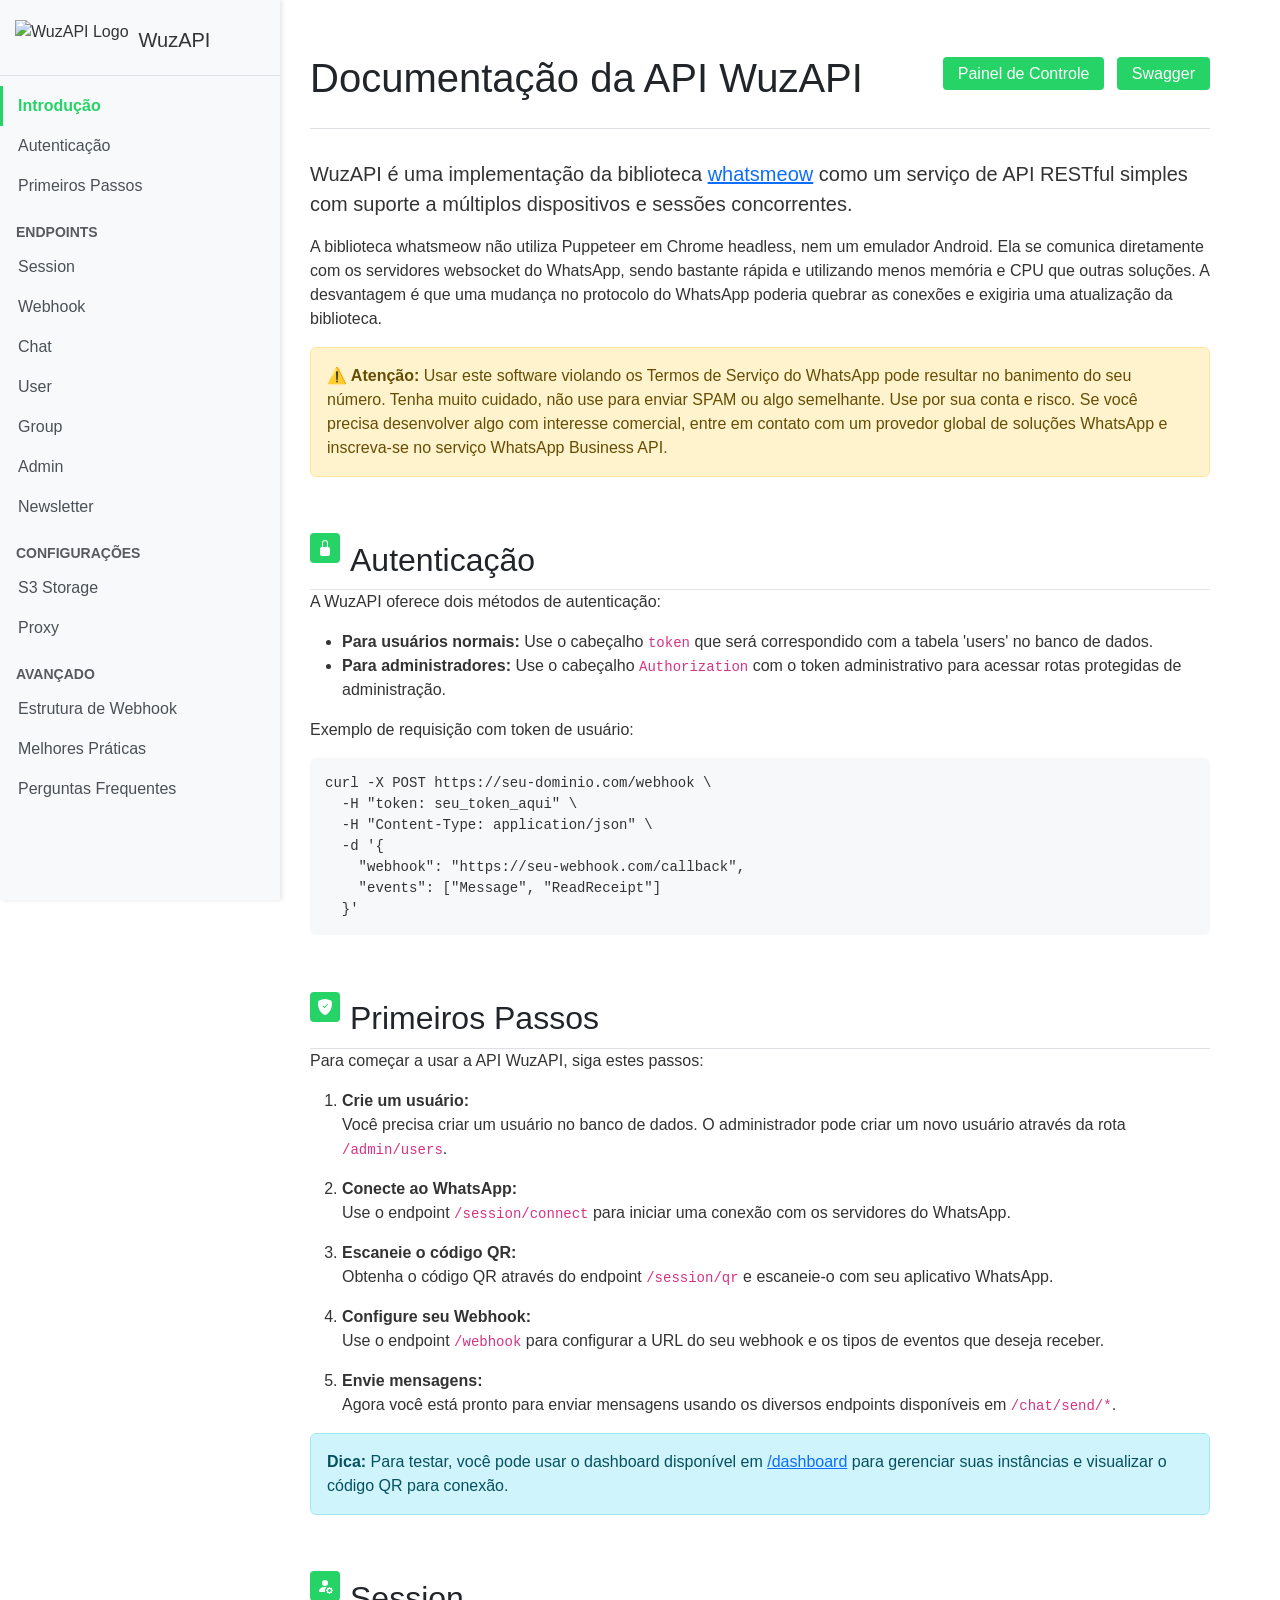
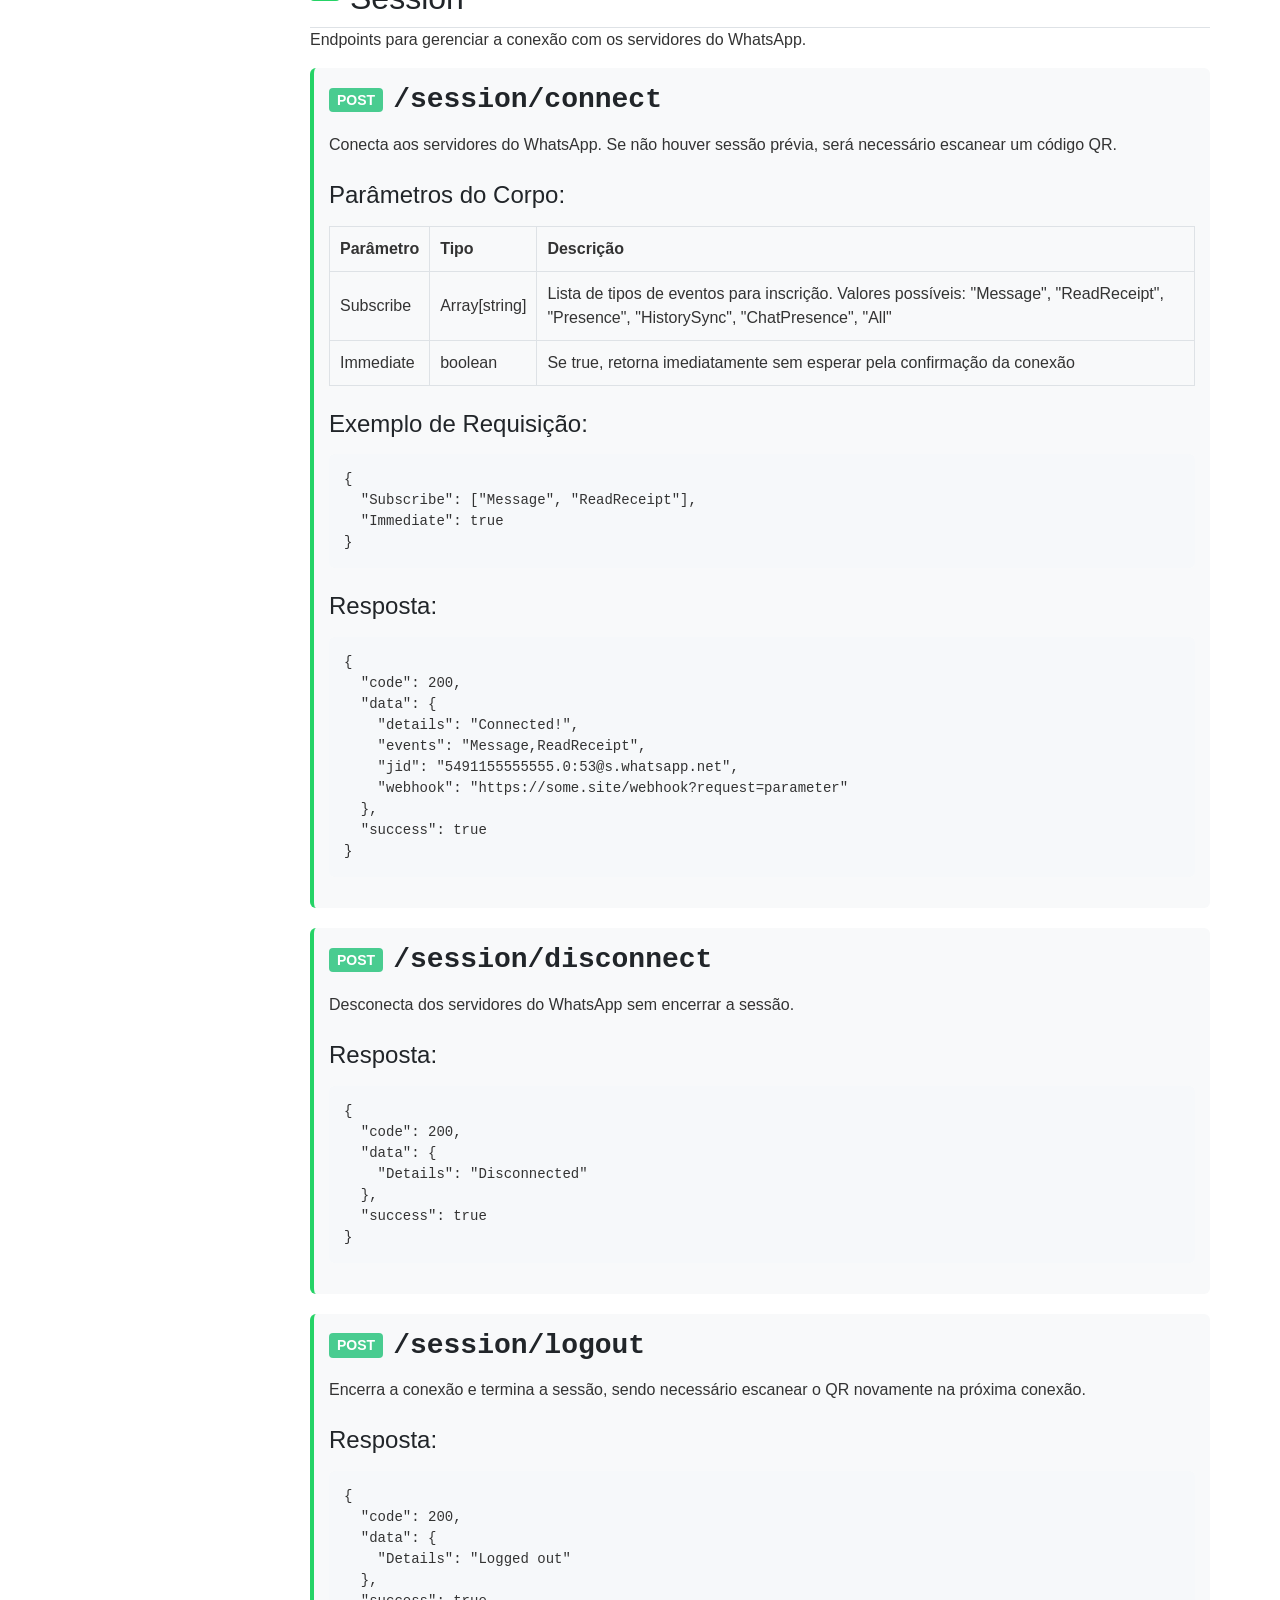
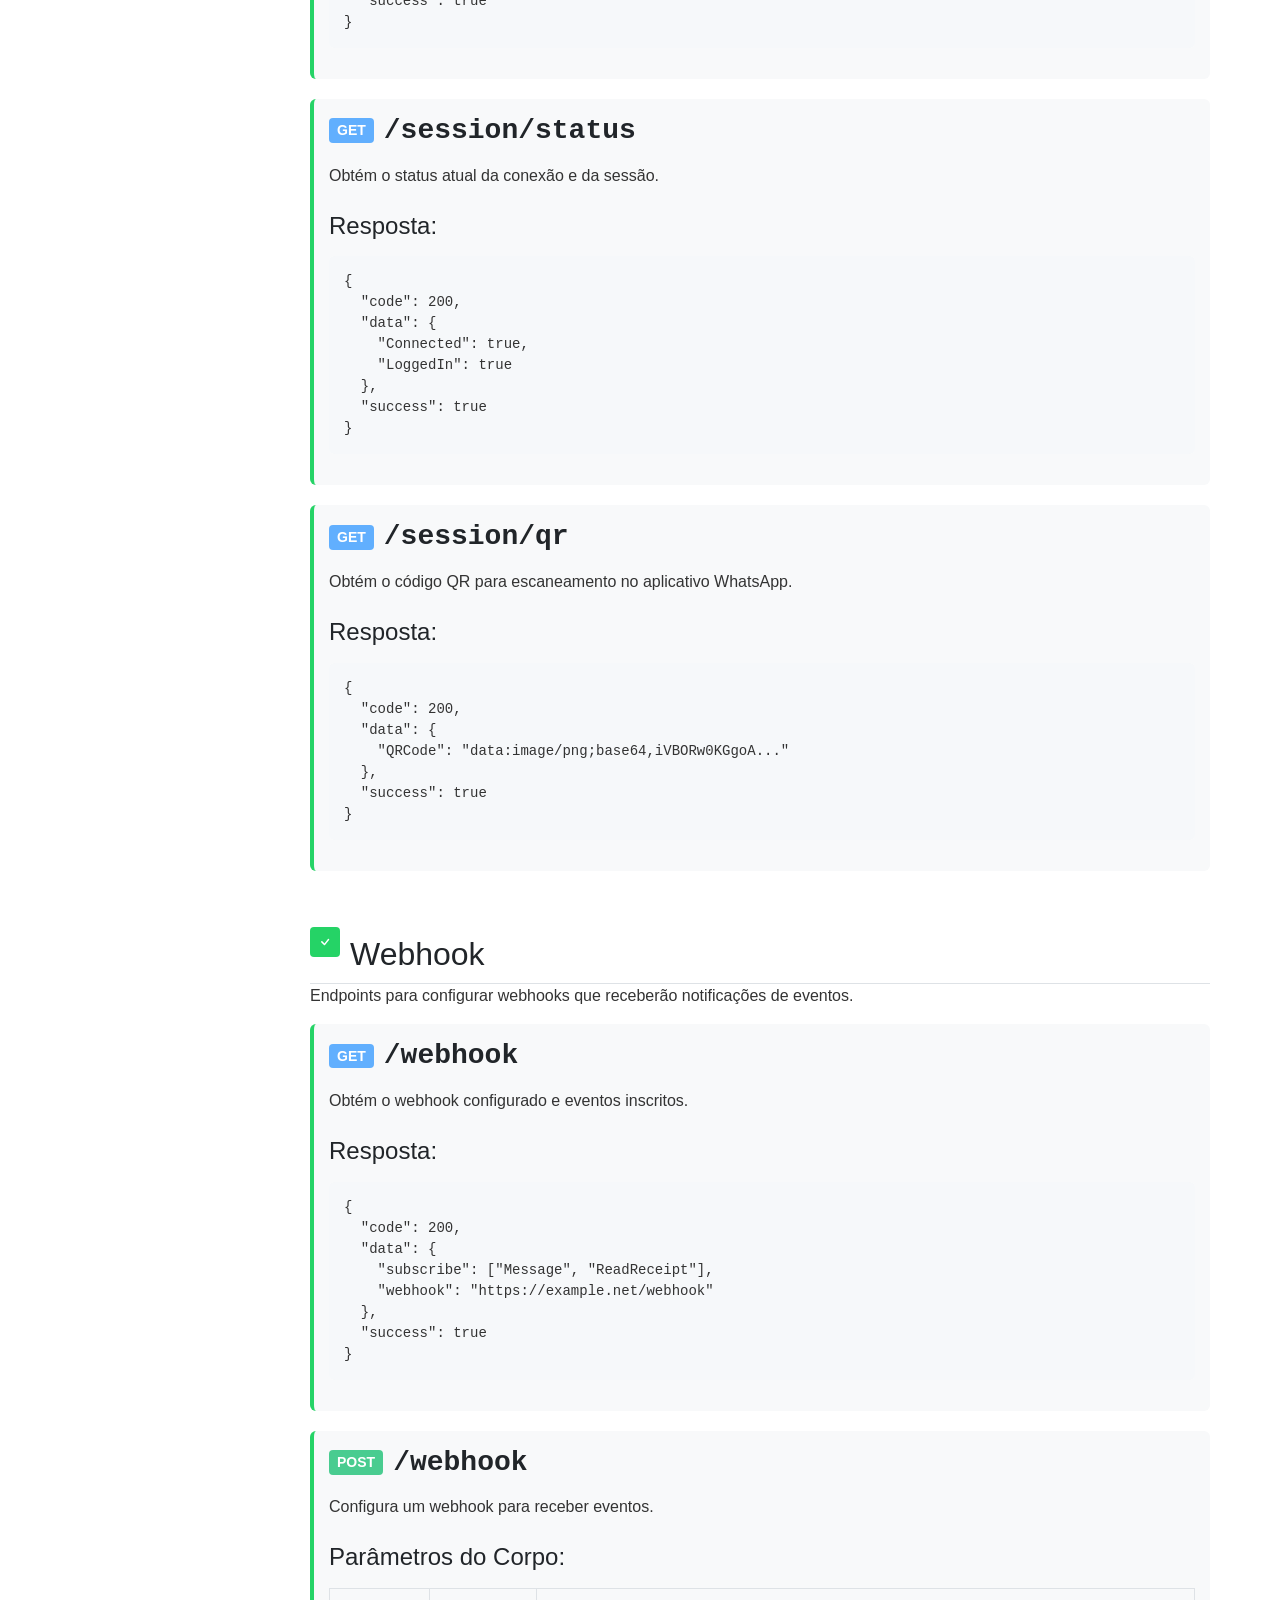
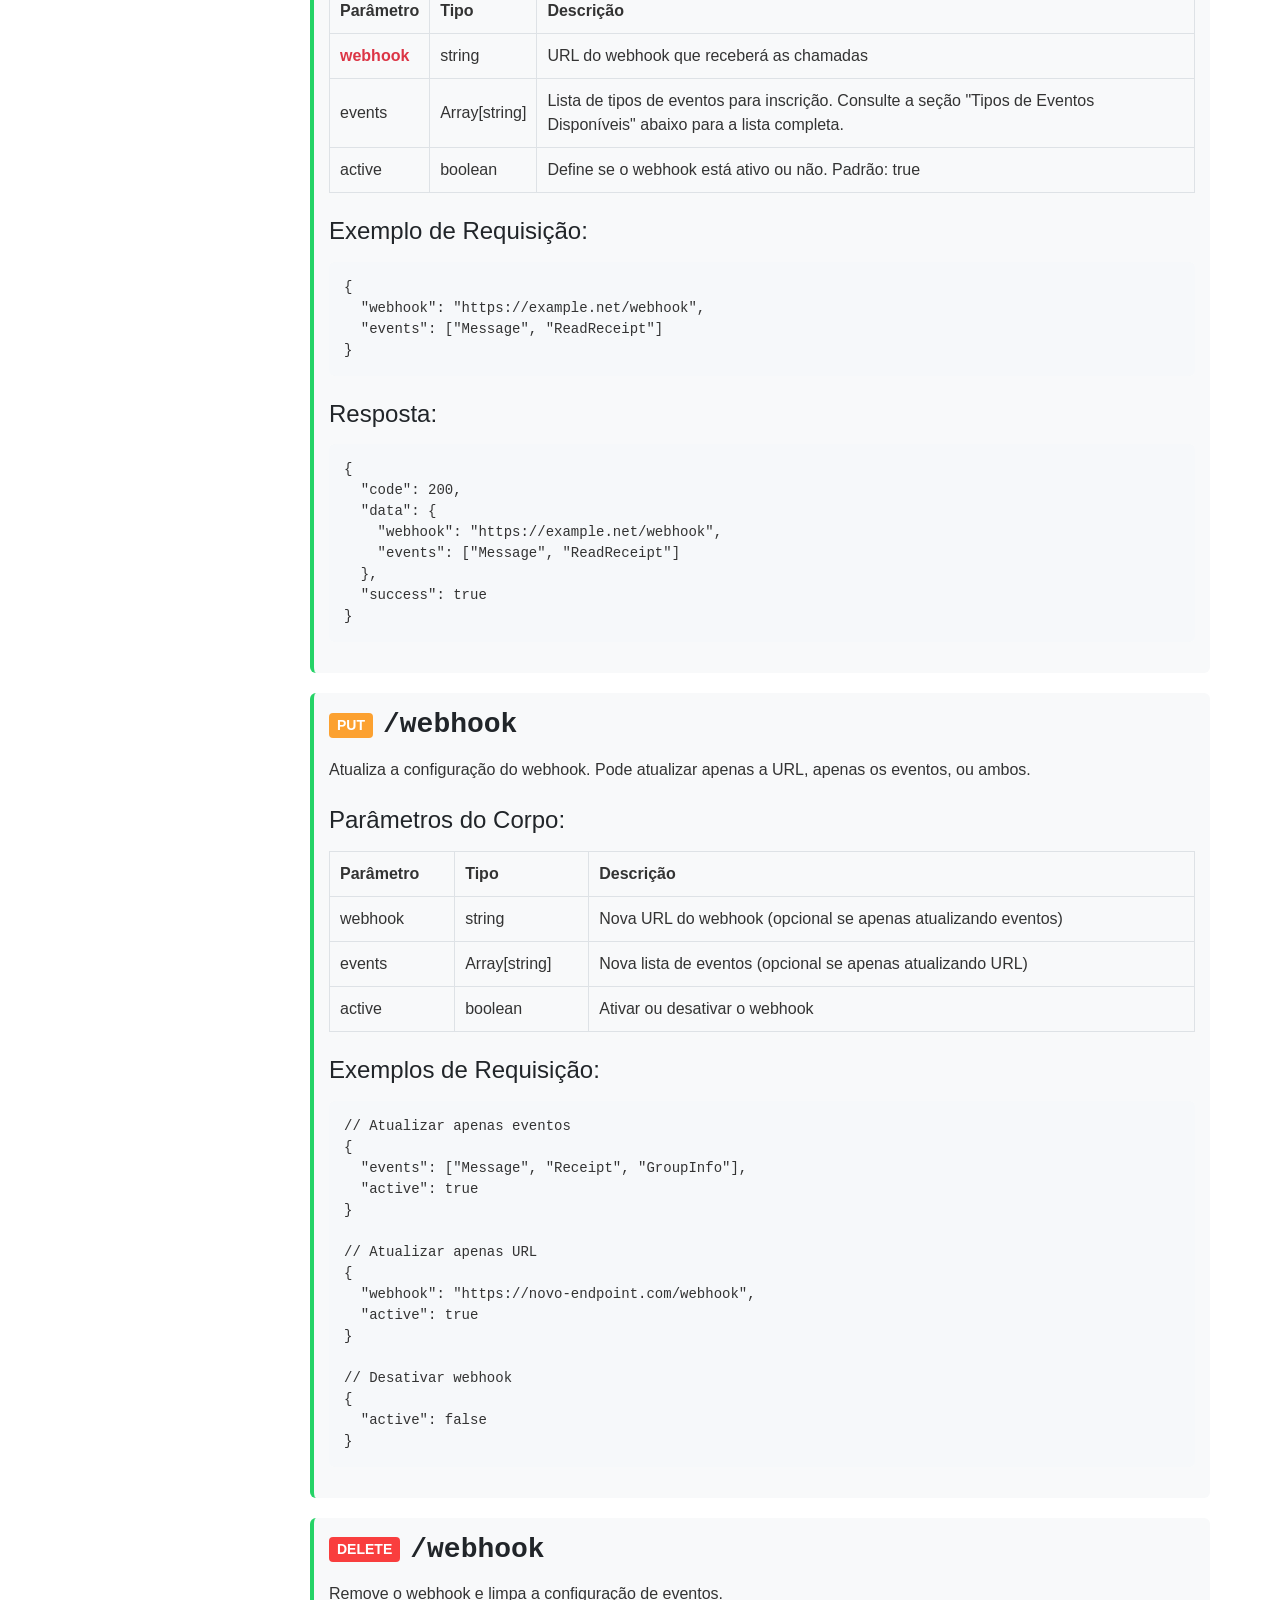
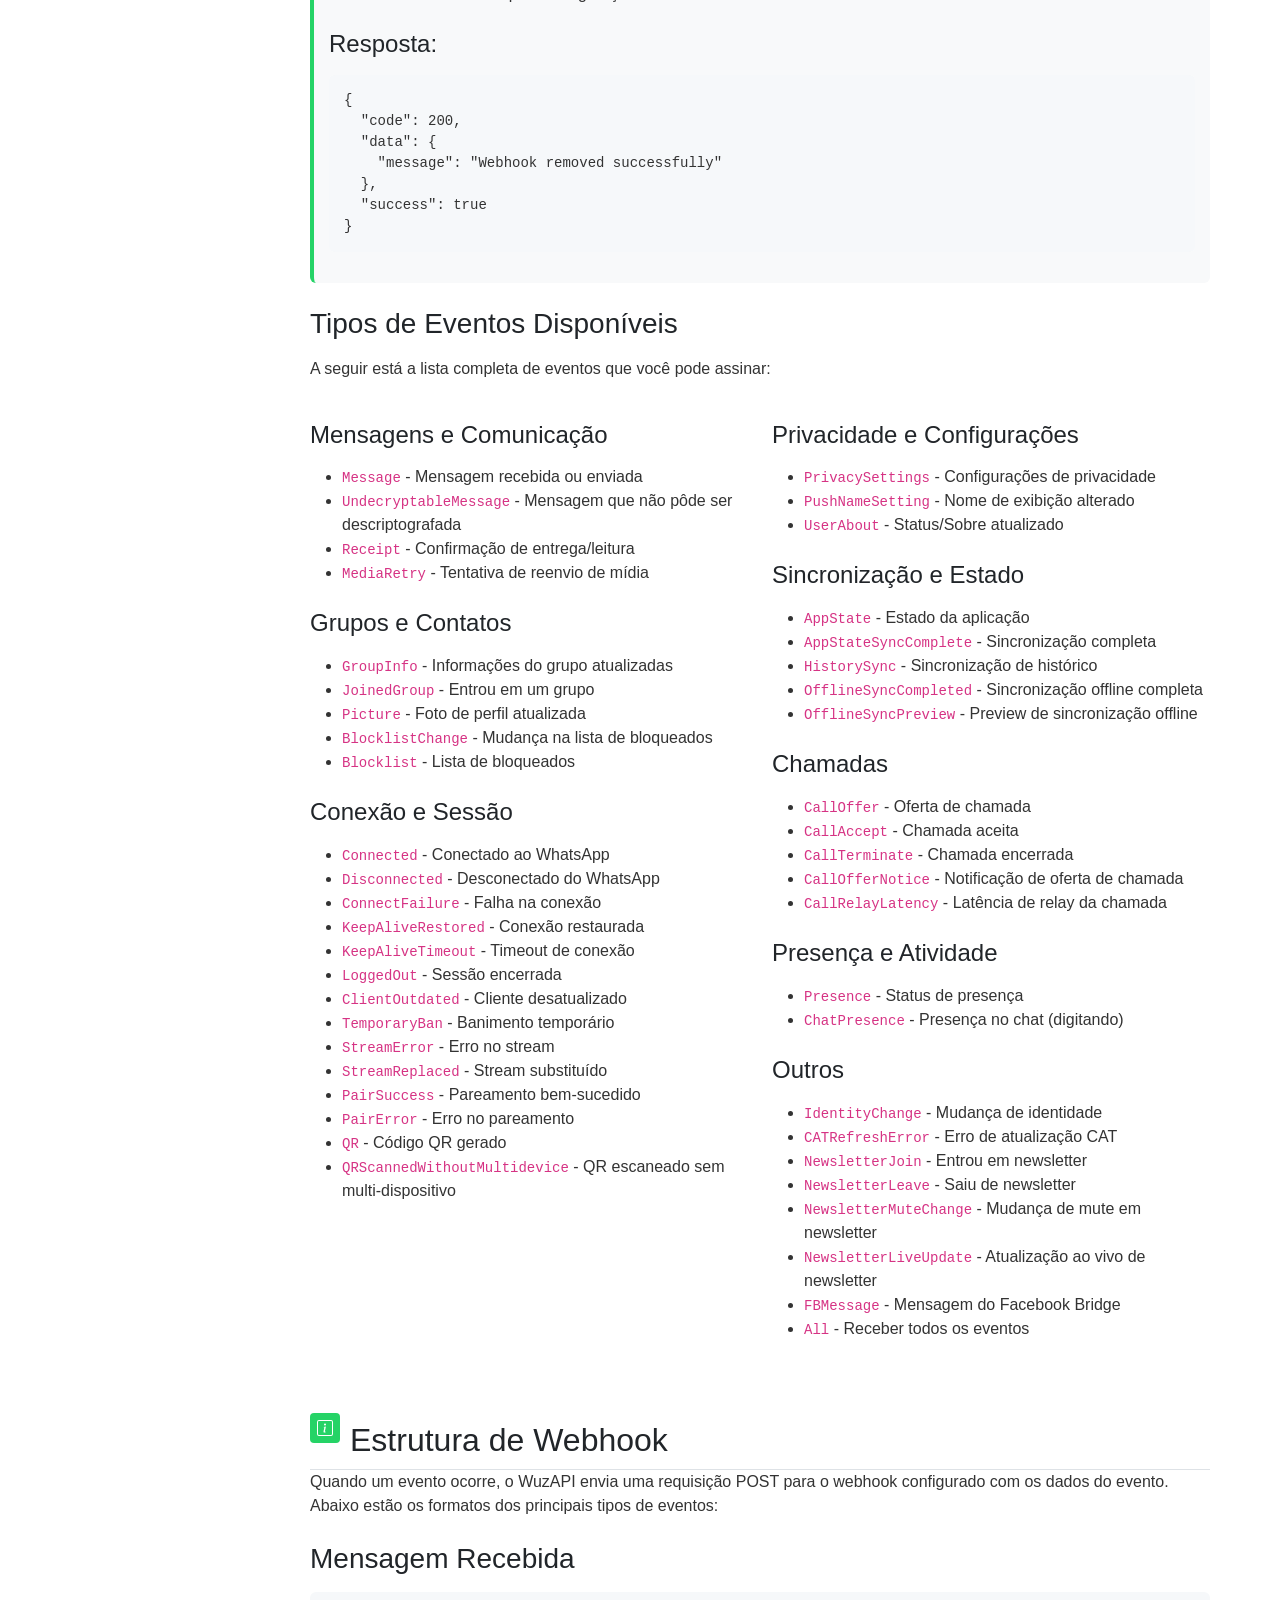
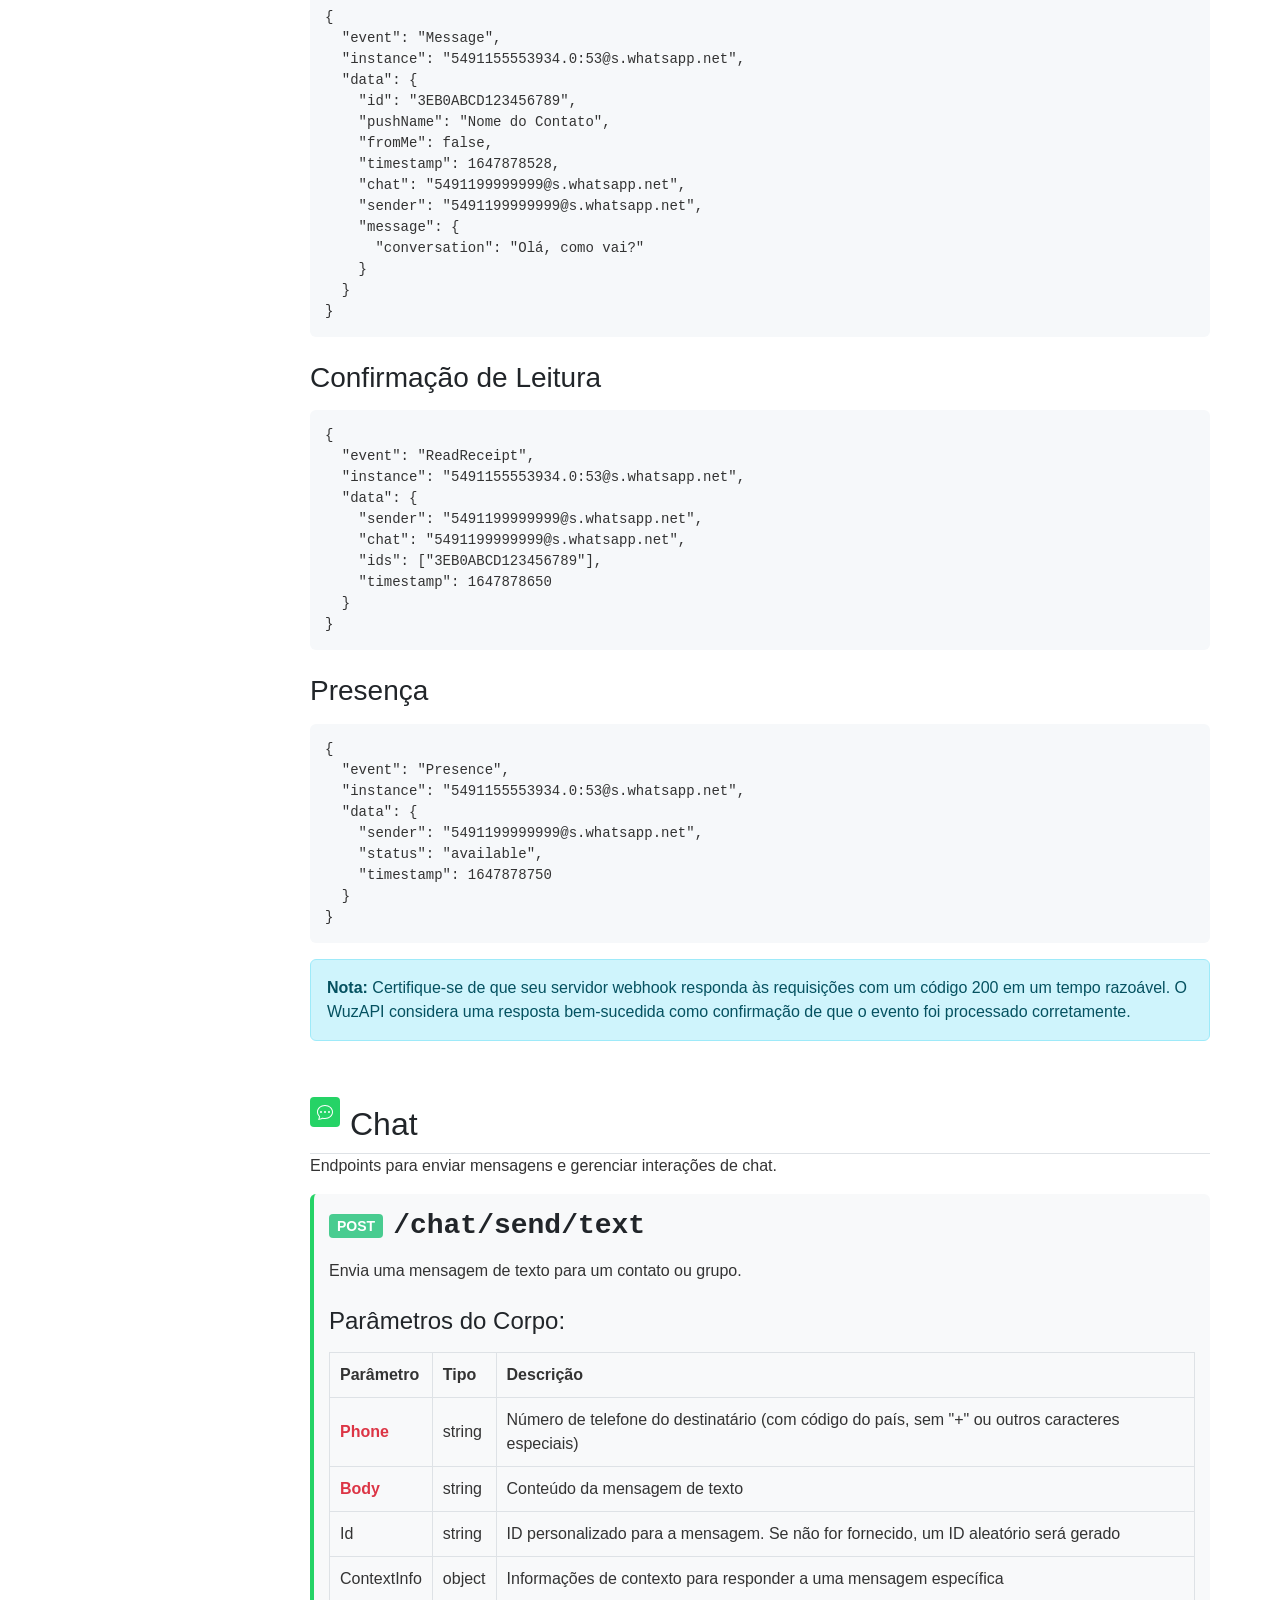
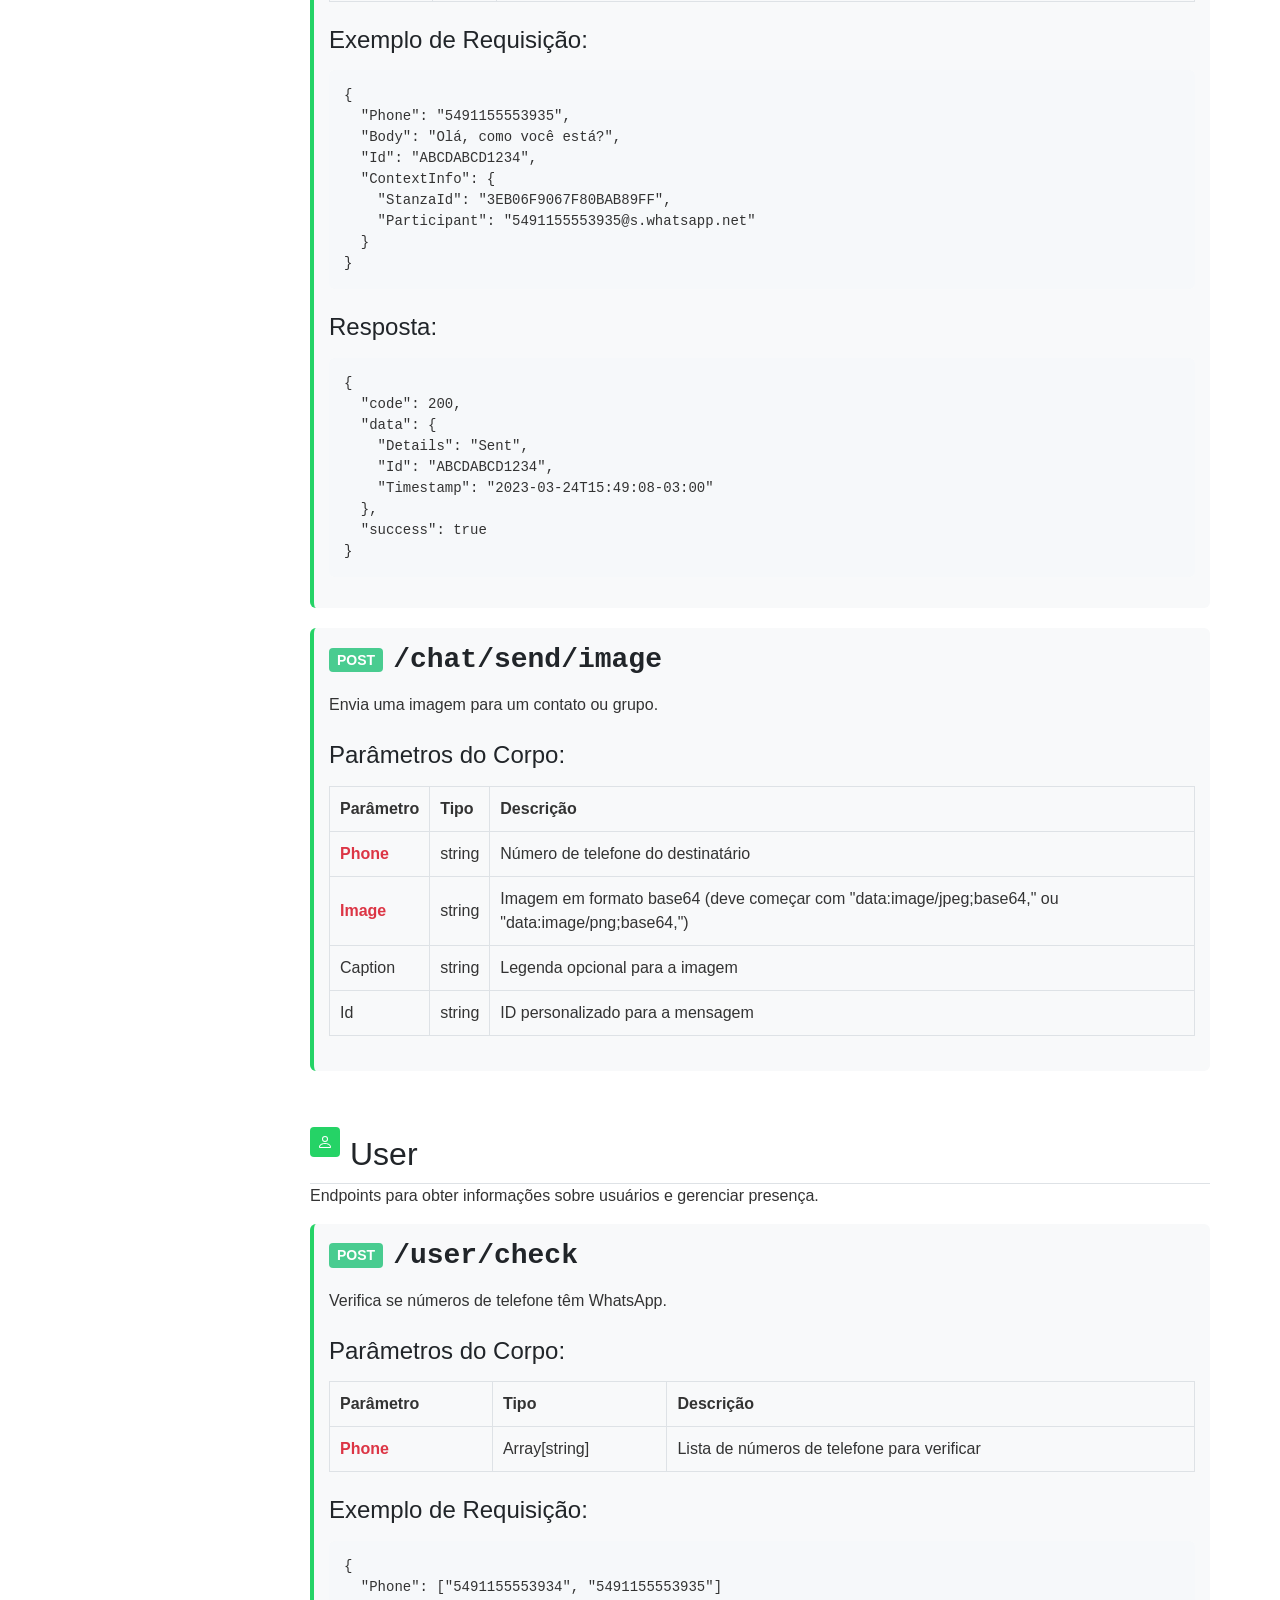
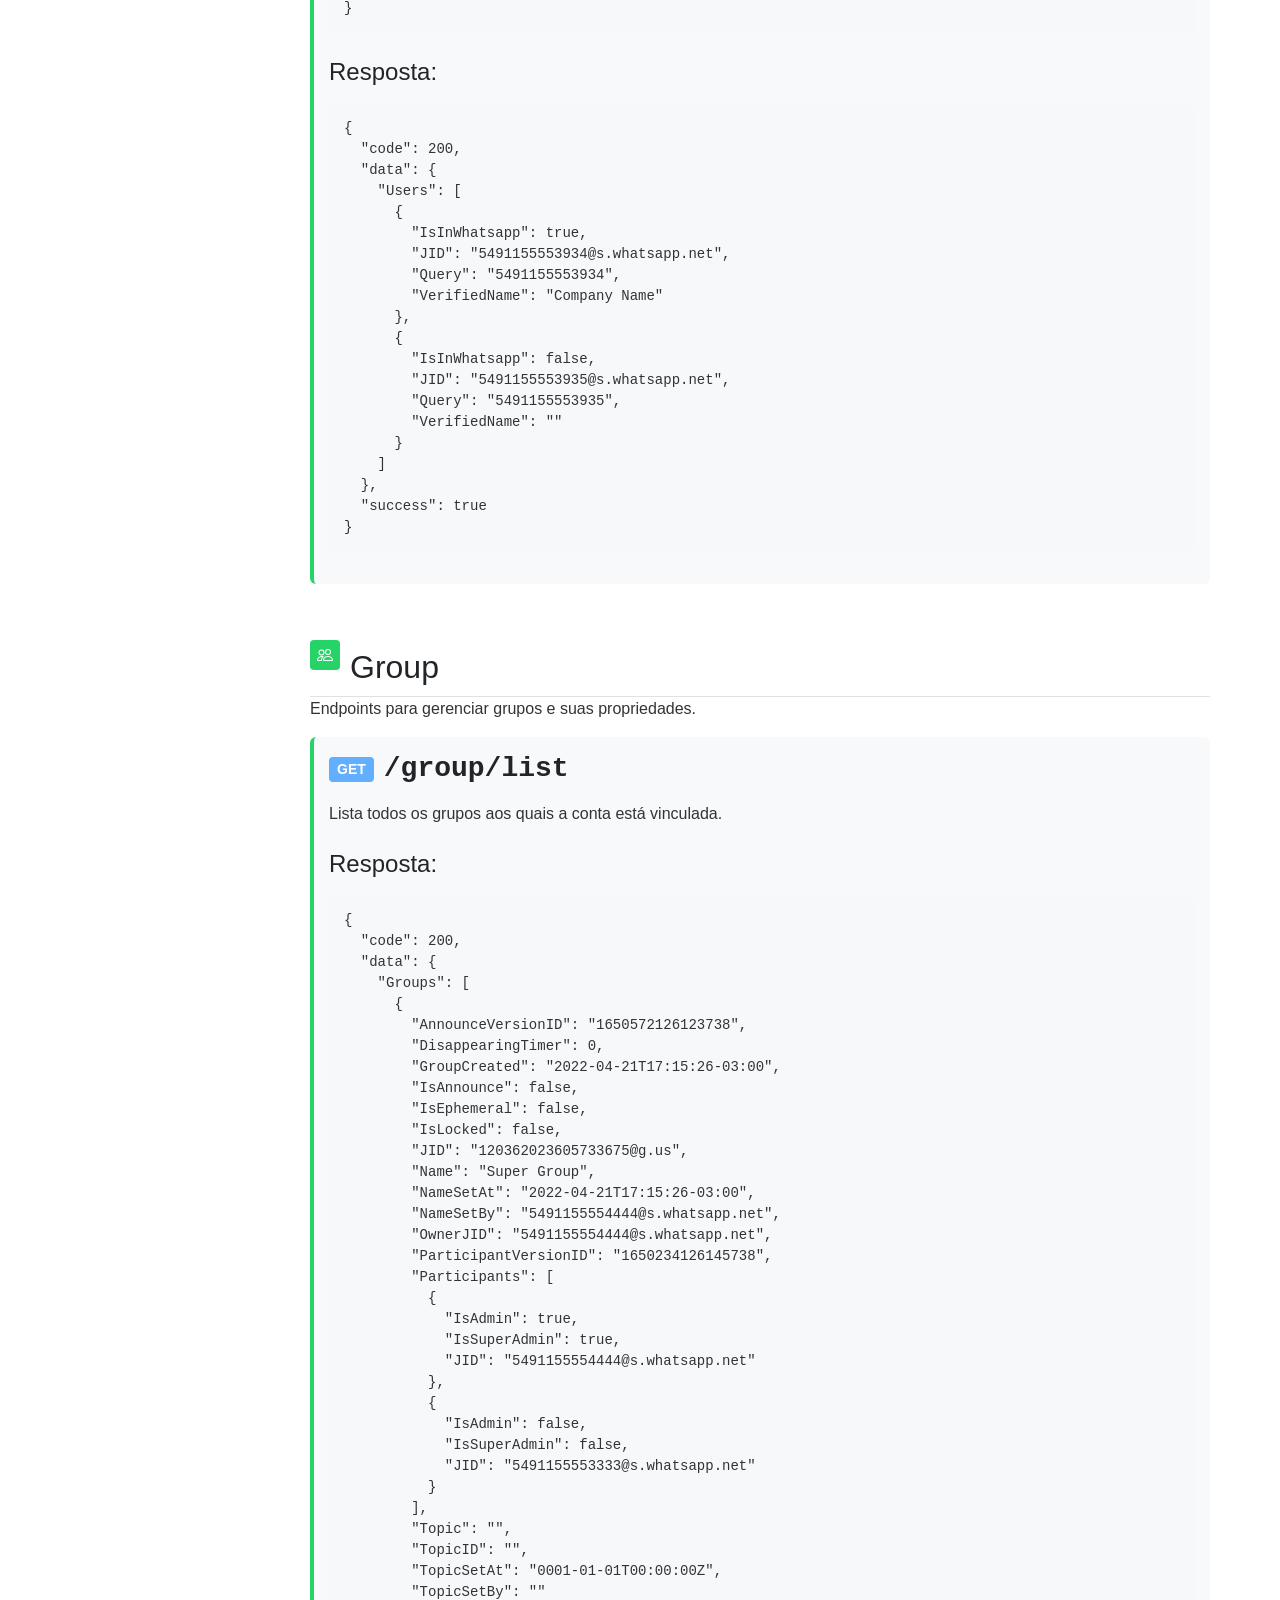
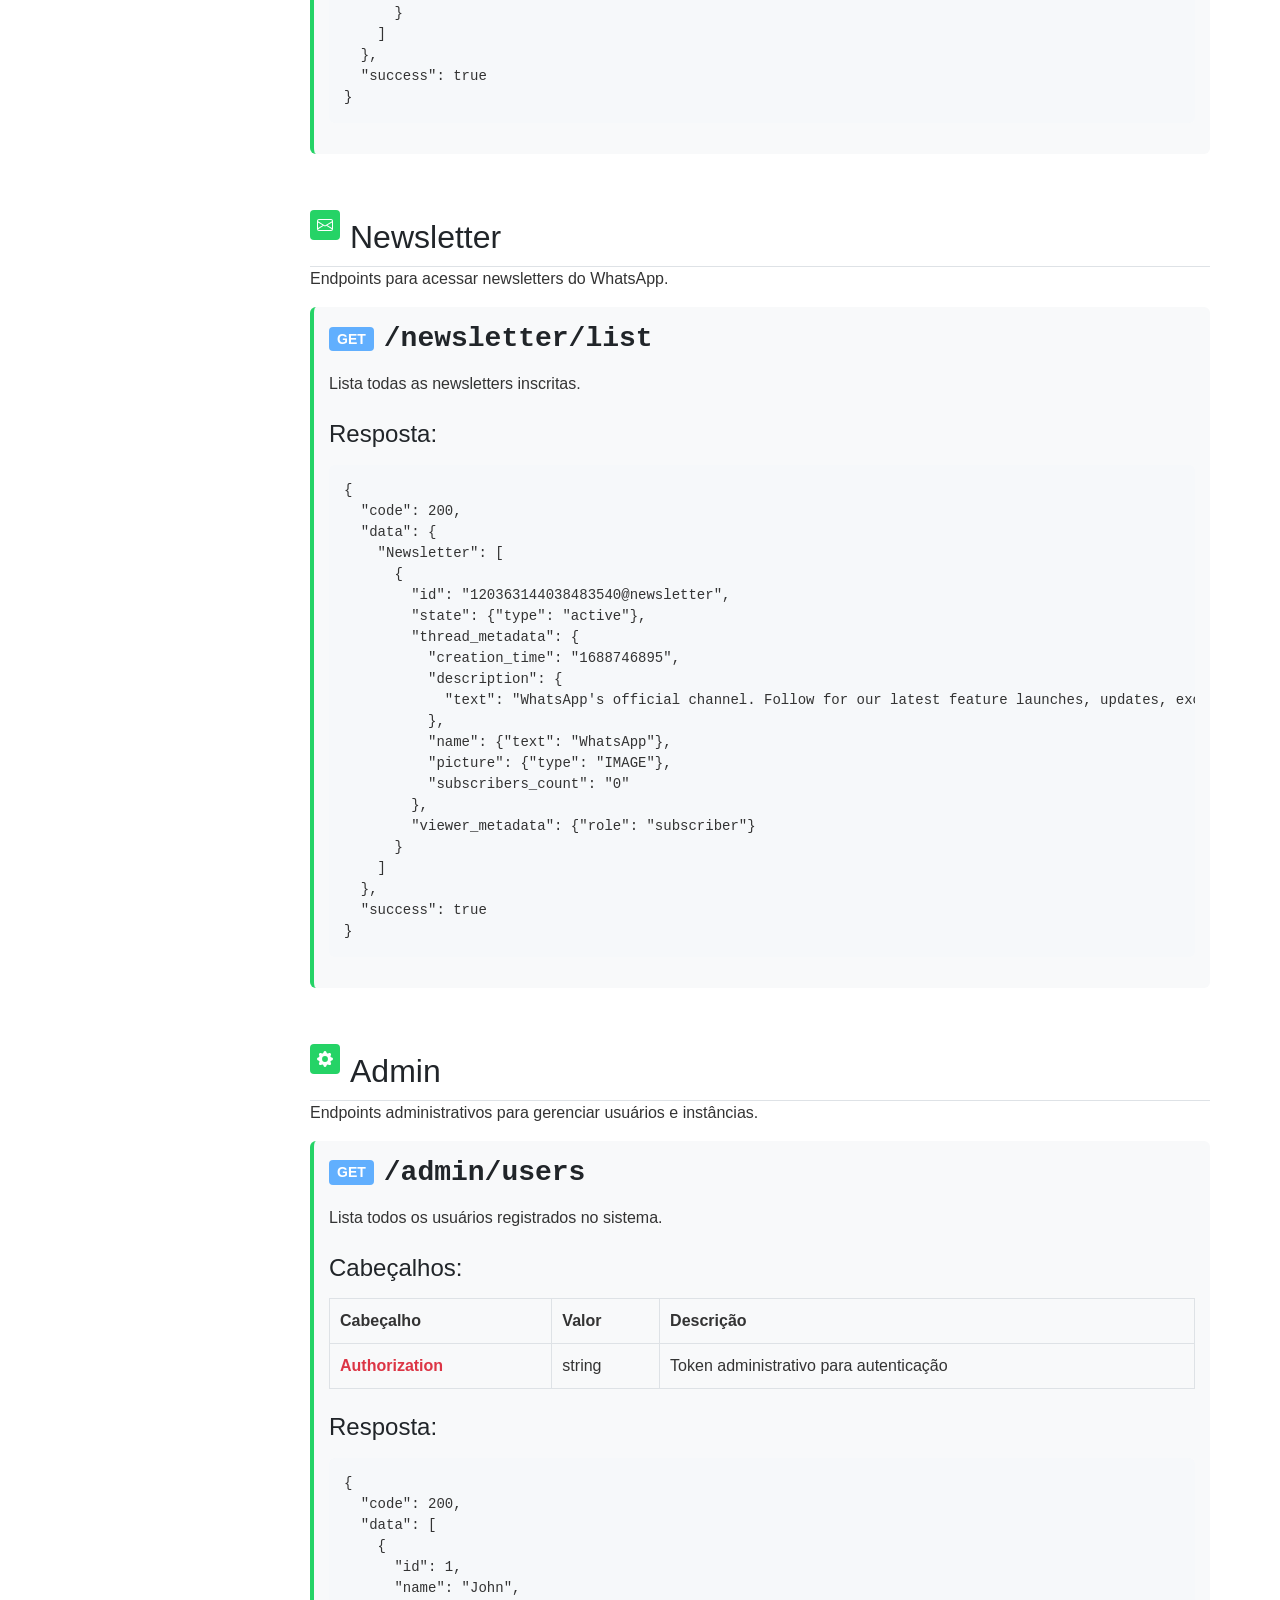
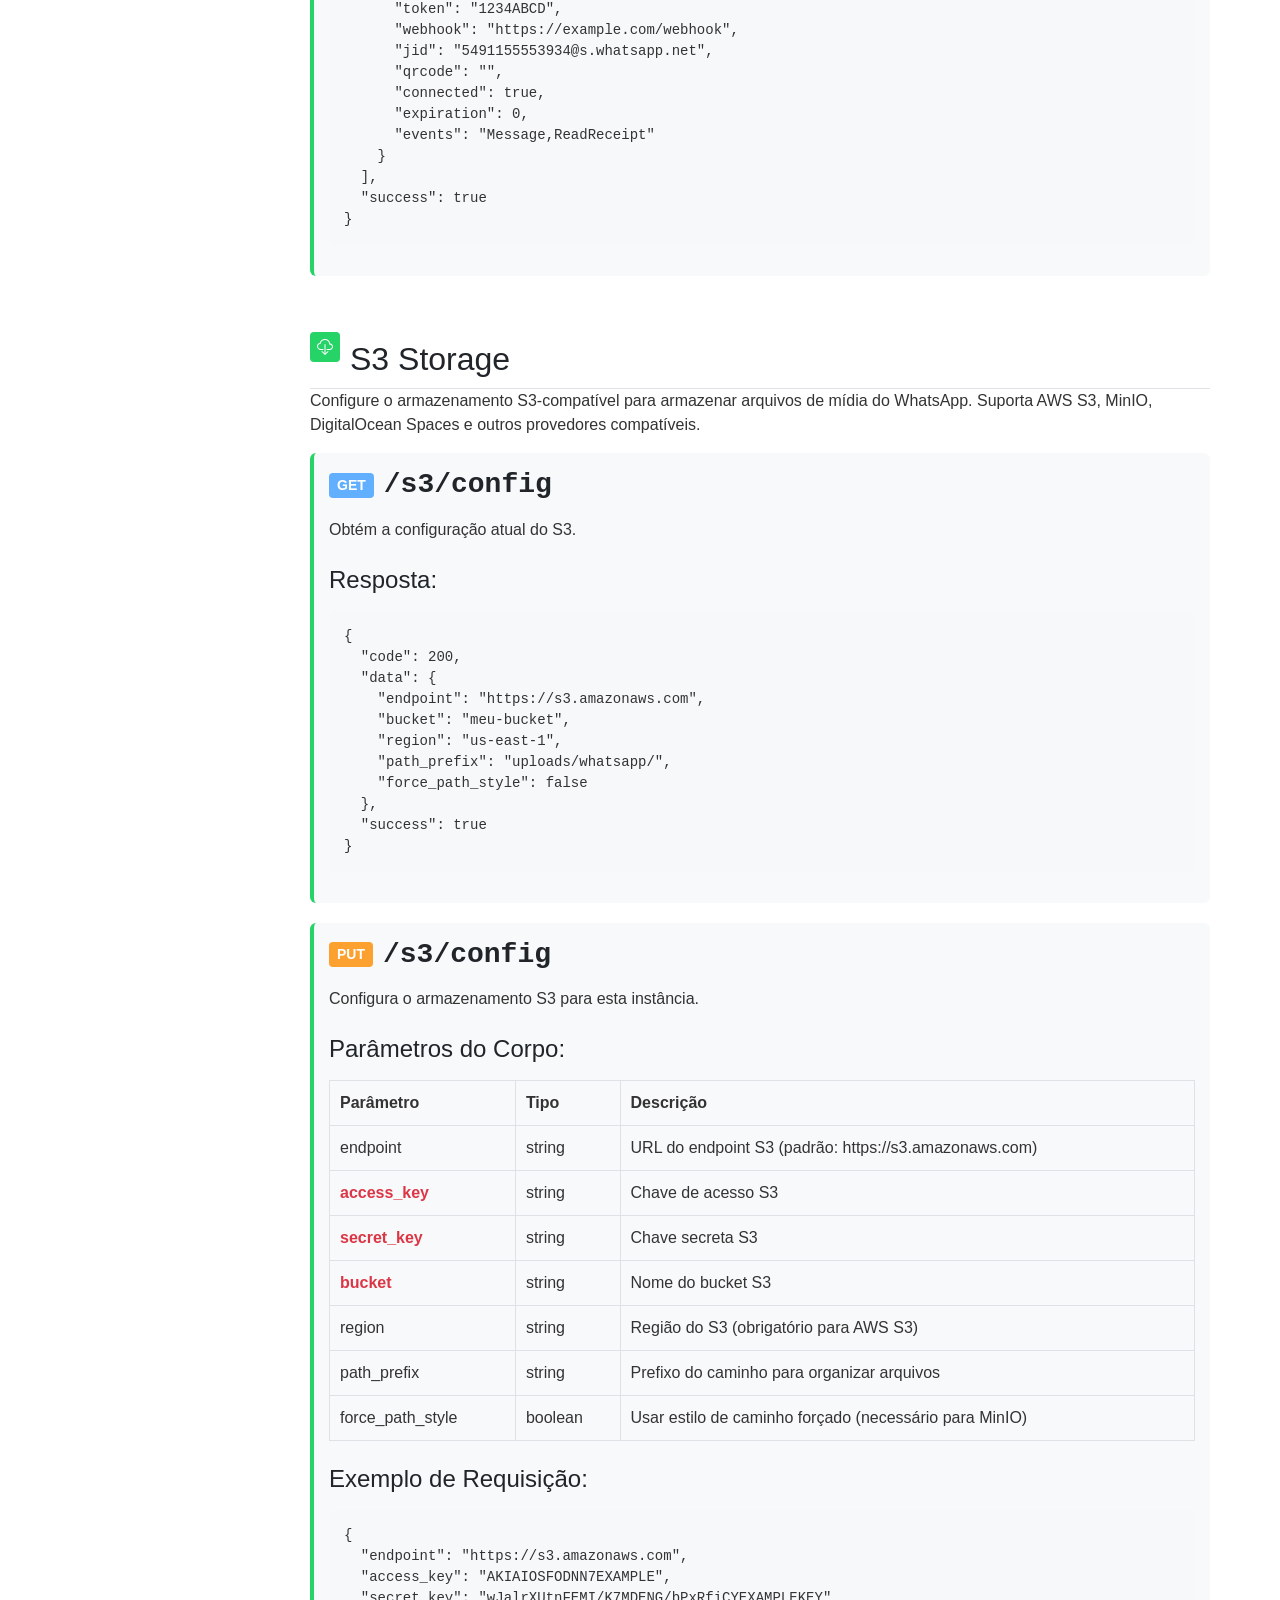
==== static/docs/index.html @ c33bb970 "Merge branch 'guilhermejansen:new_feats' into new_feats" ====
<!DOCTYPE html>
<html lang="pt-BR">
<head>
    <meta charset="UTF-8">
    <meta name="viewport" content="width=device-width, initial-scale=1.0">
    <title>Documentação WuzAPI</title>
    <link href="https://cdn.jsdelivr.net/npm/bootstrap@5.3.0-alpha1/dist/css/bootstrap.min.css" rel="stylesheet">
    <link rel="stylesheet" href="https://cdnjs.cloudflare.com/ajax/libs/highlight.js/11.7.0/styles/github.min.css">
    <style>
        :root {
            --primary-color: #25d366;
            --primary-hover: #128c7e;
            --sidebar-width: 280px;
        }
        body {
            font-family: 'Segoe UI', Tahoma, Geneva, Verdana, sans-serif;
            margin: 0;
            padding: 0;
            color: #333;
        }
        .sidebar {
            position: fixed;
            top: 0;
            left: 0;
            width: var(--sidebar-width);
            height: 100vh;
            background-color: #f8f9fa;
            padding: 20px 0;
            overflow-y: auto;
            box-shadow: 2px 0 5px rgba(0,0,0,0.1);
            z-index: 1000;
        }
        .content {
            margin-left: var(--sidebar-width);
            padding: 30px;
            max-width: 960px;
            margin-right: auto;
        }
        .nav-link {
            color: #495057;
            padding: 8px 15px;
            border-left: 3px solid transparent;
        }
        .nav-link:hover {
            color: var(--primary-hover);
            background-color: #e9ecef;
            border-left-color: var(--primary-hover);
        }
        .nav-link.active {
            color: var(--primary-color);
            font-weight: 600;
            border-left-color: var(--primary-color);
        }
        h1, h2, h3, h4 {
            color: #212529;
            margin-top: 1.5rem;
            margin-bottom: 1rem;
        }
        .endpoint {
            background-color: #f8f9fa;
            border-radius: 6px;
            padding: 15px;
            margin-bottom: 20px;
            border-left: 4px solid var(--primary-color);
        }
        .endpoint h3 {
            margin-top: 0;
            display: flex;
            align-items: center;
        }
        .method {
            padding: 4px 8px;
            border-radius: 4px;
            color: white;
            margin-right: 10px;
            font-size: 14px;
            font-weight: bold;
        }
        .get { background-color: #61affe; }
        .post { background-color: #49cc90; }
        .put { background-color: #fca130; }
        .delete { background-color: #f93e3e; }
        
        .path {
            font-family: monospace;
            font-weight: 600;
        }
        pre {
            background-color: #f6f8fa;
            border-radius: 6px;
            padding: 15px;
            overflow: auto;
        }
        code {
            font-family: 'Consolas', 'Monaco', 'Courier New', monospace;
        }
        .api-table {
            width: 100%;
            border-collapse: collapse;
            margin-bottom: 20px;
        }
        .api-table th, .api-table td {
            padding: 10px;
            border: 1px solid #dee2e6;
        }
        .api-table th {
            background-color: #f8f9fa;
            font-weight: 600;
        }
        .required {
            color: #dc3545;
            font-weight: bold;
        }
        .badge {
            font-size: 12px;
            padding: 5px 8px;
            border-radius: 4px;
            margin-left: 5px;
        }
        .logo {
            height: 40px;
            margin-right: 10px;
        }
        .nav-header {
            display: flex;
            align-items: center;
            padding: 0 15px 15px;
            margin-bottom: 10px;
            border-bottom: 1px solid #dee2e6;
        }
        .top-nav {
            display: flex;
            justify-content: space-between;
            align-items: center;
            margin-bottom: 30px;
            padding-bottom: 10px;
            border-bottom: 1px solid #dee2e6;
        }
        .dashboard-button {
            padding: 8px 15px;
            background-color: var(--primary-color);
            color: white;
            border: none;
            border-radius: 4px;
            text-decoration: none;
            transition: background-color 0.3s;
        }
        .dashboard-button:hover {
            background-color: var(--primary-hover);
            color: white;
        }
        .section-title {
            display: flex;
            align-items: center;
            margin-top: 40px;
            padding-bottom: 10px;
            border-bottom: 1px solid #dee2e6;
        }
        .section-icon {
            margin-right: 10px;
            width: 30px;
            height: 30px;
            display: flex;
            align-items: center;
            justify-content: center;
            background-color: var(--primary-color);
            color: white;
            border-radius: 4px;
        }
        .response-example {
            margin-top: 15px;
        }
        .tab-content {
            padding: 15px;
            border: 1px solid #dee2e6;
            border-top: none;
            border-radius: 0 0 6px 6px;
        }
        .nav-tabs {
            margin-bottom: 0;
        }

        @media (max-width: 992px) {
            .sidebar {
                transform: translateX(-100%);
                transition: transform 0.3s ease;
            }
            .sidebar.active {
                transform: translateX(0);
            }
            .content {
                margin-left: 0;
                padding: 20px;
                transition: margin-left 0.3s ease;
            }
            .content.sidebar-active {
                margin-left: var(--sidebar-width);
            }
            .menu-toggle {
                display: block;
                position: fixed;
                top: 10px;
                left: 10px;
                z-index: 1100;
                background-color: var(--primary-color);
                color: white;
                border: none;
                border-radius: 4px;
                padding: 8px;
                cursor: pointer;
            }
        }
    </style>
</head>
<body>
    <button class="menu-toggle d-lg-none" id="menu-toggle">
        <svg xmlns="http://www.w3.org/2000/svg" width="24" height="24" fill="currentColor" viewBox="0 0 16 16">
            <path fill-rule="evenodd" d="M2.5 12a.5.5 0 0 1 .5-.5h10a.5.5 0 0 1 0 1H3a.5.5 0 0 1-.5-.5zm0-4a.5.5 0 0 1 .5-.5h10a.5.5 0 0 1 0 1H3a.5.5 0 0 1-.5-.5zm0-4a.5.5 0 0 1 .5-.5h10a.5.5 0 0 1 0 1H3a.5.5 0 0 1-.5-.5z"/>
        </svg>
    </button>

    <nav class="sidebar" id="sidebar">
        <div class="nav-header">
            <img src="/images/favicon.png" alt="WuzAPI Logo" class="logo">
            <h5 class="mb-0">WuzAPI</h5>
        </div>
        <div class="nav flex-column">
            <a class="nav-link active" href="#introducao">Introdução</a>
            <a class="nav-link" href="#autenticacao">Autenticação</a>
            <a class="nav-link" href="#primeiros-passos">Primeiros Passos</a>
            
            <div class="px-3 mt-3 mb-1 text-uppercase small fw-bold text-muted">Endpoints</div>
            
            <a class="nav-link" href="#session">Session</a>
            <a class="nav-link" href="#webhook">Webhook</a>
            <a class="nav-link" href="#chat">Chat</a>
            <a class="nav-link" href="#user">User</a>
            <a class="nav-link" href="#group">Group</a>
            <a class="nav-link" href="#admin">Admin</a>
            <a class="nav-link" href="#newsletter">Newsletter</a>
            
            <div class="px-3 mt-3 mb-1 text-uppercase small fw-bold text-muted">Configurações</div>
            
            <a class="nav-link" href="#s3-config">S3 Storage</a>
            <a class="nav-link" href="#proxy-config">Proxy</a>
            
            <div class="px-3 mt-3 mb-1 text-uppercase small fw-bold text-muted">Avançado</div>
            
            <a class="nav-link" href="#estrutura-webhook">Estrutura de Webhook</a>
            <a class="nav-link" href="#melhores-praticas">Melhores Práticas</a>
            <a class="nav-link" href="#faq">Perguntas Frequentes</a>
        </div>
    </nav>

    <main class="content" id="content">
        <div class="top-nav">
            <h1>Documentação da API WuzAPI</h1>
            <div>
                <a href="/dashboard" class="dashboard-button me-2">Painel de Controle</a>
                <a href="/api" class="dashboard-button">Swagger</a>
            </div>
        </div>

        <section id="introducao">
            <p class="lead">
                WuzAPI é uma implementação da biblioteca <a href="https://github.com/tulir/whatsmeow" target="_blank">whatsmeow</a> como um serviço de API RESTful simples com suporte a múltiplos dispositivos e sessões concorrentes.
            </p>
            <p>
                A biblioteca whatsmeow não utiliza Puppeteer em Chrome headless, nem um emulador Android. Ela se comunica diretamente com os servidores websocket do WhatsApp, sendo bastante rápida e utilizando menos memória e CPU que outras soluções. A desvantagem é que uma mudança no protocolo do WhatsApp poderia quebrar as conexões e exigiria uma atualização da biblioteca.
            </p>
            <div class="alert alert-warning">
                <strong>⚠️ Atenção:</strong> Usar este software violando os Termos de Serviço do WhatsApp pode resultar no banimento do seu número. Tenha muito cuidado, não use para enviar SPAM ou algo semelhante. Use por sua conta e risco. Se você precisa desenvolver algo com interesse comercial, entre em contato com um provedor global de soluções WhatsApp e inscreva-se no serviço WhatsApp Business API.
            </div>
        </section>

        <section id="autenticacao">
            <div class="section-title">
                <div class="section-icon">
                    <svg xmlns="http://www.w3.org/2000/svg" width="16" height="16" fill="currentColor" viewBox="0 0 16 16">
                        <path d="M8 1a2 2 0 0 1 2 2v4H6V3a2 2 0 0 1 2-2zm3 6V3a3 3 0 0 0-6 0v4a2 2 0 0 0-2 2v5a2 2 0 0 0 2 2h6a2 2 0 0 0 2-2V9a2 2 0 0 0-2-2z"/>
                    </svg>
                </div>
                <h2 class="mb-0">Autenticação</h2>
            </div>
            <p>A WuzAPI oferece dois métodos de autenticação:</p>
            <ul>
                <li><strong>Para usuários normais:</strong> Use o cabeçalho <code>token</code> que será correspondido com a tabela 'users' no banco de dados.</li>
                <li><strong>Para administradores:</strong> Use o cabeçalho <code>Authorization</code> com o token administrativo para acessar rotas protegidas de administração.</li>
            </ul>
            <p>Exemplo de requisição com token de usuário:</p>
            <pre><code class="language-bash">curl -X POST https://seu-dominio.com/webhook \
  -H "token: seu_token_aqui" \
  -H "Content-Type: application/json" \
  -d '{
    "webhook": "https://seu-webhook.com/callback",
    "events": ["Message", "ReadReceipt"]
  }'</code></pre>
        </section>

        <section id="primeiros-passos">
            <div class="section-title">
                <div class="section-icon">
                    <svg xmlns="http://www.w3.org/2000/svg" width="16" height="16" fill="currentColor" viewBox="0 0 16 16">
                        <path fill-rule="evenodd" d="M8 0c-.69 0-1.843.265-2.928.56-1.11.3-2.229.655-2.887.87a1.54 1.54 0 0 0-1.044 1.262c-.596 4.477.787 7.795 2.465 9.99a11.777 11.777 0 0 0 2.517 2.453c.386.273.744.482 1.048.625.28.132.581.24.829.24s.548-.108.829-.24a7.159 7.159 0 0 0 1.048-.625 11.775 11.775 0 0 0 2.517-2.453c1.678-2.195 3.061-5.513 2.465-9.99a1.541 1.541 0 0 0-1.044-1.263 62.467 62.467 0 0 0-2.887-.87C9.843.266 8.69 0 8 0zm2.146 5.146a.5.5 0 0 1 .708.708l-3 3a.5.5 0 0 1-.708 0l-1.5-1.5a.5.5 0 1 1 .708-.708L7.5 7.793l2.646-2.647z"/>
                    </svg>
                </div>
                <h2 class="mb-0">Primeiros Passos</h2>
            </div>

            <p>Para começar a usar a API WuzAPI, siga estes passos:</p>

            <ol>
                <li>
                    <strong>Crie um usuário:</strong>
                    <p>Você precisa criar um usuário no banco de dados. O administrador pode criar um novo usuário através da rota <code>/admin/users</code>.</p>
                </li>
                <li>
                    <strong>Conecte ao WhatsApp:</strong>
                    <p>Use o endpoint <code>/session/connect</code> para iniciar uma conexão com os servidores do WhatsApp.</p>
                </li>
                <li>
                    <strong>Escaneie o código QR:</strong>
                    <p>Obtenha o código QR através do endpoint <code>/session/qr</code> e escaneie-o com seu aplicativo WhatsApp.</p>
                </li>
                <li>
                    <strong>Configure seu Webhook:</strong>
                    <p>Use o endpoint <code>/webhook</code> para configurar a URL do seu webhook e os tipos de eventos que deseja receber.</p>
                </li>
                <li>
                    <strong>Envie mensagens:</strong>
                    <p>Agora você está pronto para enviar mensagens usando os diversos endpoints disponíveis em <code>/chat/send/*</code>.</p>
                </li>
            </ol>

            <div class="alert alert-info">
                <strong>Dica:</strong> Para testar, você pode usar o dashboard disponível em <a href="/dashboard">/dashboard</a> para gerenciar suas instâncias e visualizar o código QR para conexão.
            </div>
        </section>

        <section id="session">
            <div class="section-title">
                <div class="section-icon">
                    <svg xmlns="http://www.w3.org/2000/svg" width="16" height="16" fill="currentColor" viewBox="0 0 16 16">
                        <path d="M11 5a3 3 0 1 1-6 0 3 3 0 0 1 6 0Zm-9 8c0 1 1 1 1 1h5.256A4.493 4.493 0 0 1 8 12.5a4.49 4.49 0 0 1 1.544-3.393C9.077 9.038 8.564 9 8 9c-5 0-6 3-6 4Zm9.886-3.54c.18-.613 1.048-.613 1.229 0l.043.148a.64.64 0 0 0 .921.382l.136-.074c.561-.306 1.175.308.87.869l-.075.136a.64.64 0 0 0 .382.92l.149.045c.612.18.612 1.048 0 1.229l-.15.043a.64.64 0 0 0-.38.921l.074.136c.305.561-.309 1.175-.87.87l-.136-.075a.64.64 0 0 0-.92.382l-.045.149c-.18.612-1.048.612-1.229 0l-.043-.15a.64.64 0 0 0-.921-.38l-.136.074c-.561.305-1.175-.309-.87-.87l.075-.136a.64.64 0 0 0-.382-.92l-.148-.045c-.613-.18-.613-1.048 0-1.229l.148-.043a.64.64 0 0 0 .382-.921l-.074-.136c-.306-.561.308-1.175.869-.87l.136.075a.64.64 0 0 0 .92-.382l.045-.148ZM14 12.5a1.5 1.5 0 1 0-3 0 1.5 1.5 0 0 0 3 0Z"/>
                    </svg>
                </div>
                <h2 class="mb-0">Session</h2>
            </div>
            <p>Endpoints para gerenciar a conexão com os servidores do WhatsApp.</p>

            <div class="endpoint">
                <h3><span class="method post">POST</span> <span class="path">/session/connect</span></h3>
                <p>Conecta aos servidores do WhatsApp. Se não houver sessão prévia, será necessário escanear um código QR.</p>
                
                <h4>Parâmetros do Corpo:</h4>
                <table class="api-table">
                    <thead>
                        <tr>
                            <th>Parâmetro</th>
                            <th>Tipo</th>
                            <th>Descrição</th>
                        </tr>
                    </thead>
                    <tbody>
                        <tr>
                            <td>Subscribe</td>
                            <td>Array[string]</td>
                            <td>Lista de tipos de eventos para inscrição. Valores possíveis: "Message", "ReadReceipt", "Presence", "HistorySync", "ChatPresence", "All"</td>
                        </tr>
                        <tr>
                            <td>Immediate</td>
                            <td>boolean</td>
                            <td>Se true, retorna imediatamente sem esperar pela confirmação da conexão</td>
                        </tr>
                    </tbody>
                </table>
                
                <h4>Exemplo de Requisição:</h4>
                <pre><code class="language-json">{
  "Subscribe": ["Message", "ReadReceipt"],
  "Immediate": true
}</code></pre>
                
                <h4>Resposta:</h4>
                <pre><code class="language-json">{
  "code": 200,
  "data": {
    "details": "Connected!",
    "events": "Message,ReadReceipt",
    "jid": "5491155555555.0:53@s.whatsapp.net",
    "webhook": "https://some.site/webhook?request=parameter"
  },
  "success": true
}</code></pre>
            </div>

            <div class="endpoint">
                <h3><span class="method post">POST</span> <span class="path">/session/disconnect</span></h3>
                <p>Desconecta dos servidores do WhatsApp sem encerrar a sessão.</p>
                
                <h4>Resposta:</h4>
                <pre><code class="language-json">{
  "code": 200,
  "data": {
    "Details": "Disconnected"
  },
  "success": true
}</code></pre>
            </div>

            <div class="endpoint">
                <h3><span class="method post">POST</span> <span class="path">/session/logout</span></h3>
                <p>Encerra a conexão e termina a sessão, sendo necessário escanear o QR novamente na próxima conexão.</p>
                
                <h4>Resposta:</h4>
                <pre><code class="language-json">{
  "code": 200,
  "data": {
    "Details": "Logged out"
  },
  "success": true
}</code></pre>
            </div>

            <div class="endpoint">
                <h3><span class="method get">GET</span> <span class="path">/session/status</span></h3>
                <p>Obtém o status atual da conexão e da sessão.</p>
                
                <h4>Resposta:</h4>
                <pre><code class="language-json">{
  "code": 200,
  "data": {
    "Connected": true,
    "LoggedIn": true
  },
  "success": true
}</code></pre>
            </div>

            <div class="endpoint">
                <h3><span class="method get">GET</span> <span class="path">/session/qr</span></h3>
                <p>Obtém o código QR para escaneamento no aplicativo WhatsApp.</p>
                
                <h4>Resposta:</h4>
                <pre><code class="language-json">{
  "code": 200,
  "data": {
    "QRCode": "[data-uri]..."
  },
  "success": true
}</code></pre>
            </div>
        </section>

        <section id="webhook">
            <div class="section-title">
                <div class="section-icon">
                    <svg xmlns="http://www.w3.org/2000/svg" width="16" height="16" fill="currentColor" viewBox="0 0 16 16">
                        <path d="M10.97 4.97a.75.75 0 0 1 1.07 1.05l-3.99 4.99a.75.75 0 0 1-1.08.02L4.324 8.384a.75.75 0 1 1 1.06-1.06l2.094 2.093 3.473-4.425a.267.267 0 0 1 .02-.022z"/>
                    </svg>
                </div>
                <h2 class="mb-0">Webhook</h2>
            </div>
            <p>Endpoints para configurar webhooks que receberão notificações de eventos.</p>

            <div class="endpoint">
                <h3><span class="method get">GET</span> <span class="path">/webhook</span></h3>
                <p>Obtém o webhook configurado e eventos inscritos.</p>
                
                <h4>Resposta:</h4>
                <pre><code class="language-json">{
  "code": 200,
  "data": {
    "subscribe": ["Message", "ReadReceipt"],
    "webhook": "https://example.net/webhook"
  },
  "success": true
}</code></pre>
            </div>

            <div class="endpoint">
                <h3><span class="method post">POST</span> <span class="path">/webhook</span></h3>
                <p>Configura um webhook para receber eventos.</p>
                
                <h4>Parâmetros do Corpo:</h4>
                <table class="api-table">
                    <thead>
                        <tr>
                            <th>Parâmetro</th>
                            <th>Tipo</th>
                            <th>Descrição</th>
                        </tr>
                    </thead>
                    <tbody>
                        <tr>
                            <td class="required">webhook</td>
                            <td>string</td>
                            <td>URL do webhook que receberá as chamadas</td>
                        </tr>
                        <tr>
                            <td>events</td>
                            <td>Array[string]</td>
                            <td>Lista de tipos de eventos para inscrição. Consulte a seção "Tipos de Eventos Disponíveis" abaixo para a lista completa.</td>
                        </tr>
                        <tr>
                            <td>active</td>
                            <td>boolean</td>
                            <td>Define se o webhook está ativo ou não. Padrão: true</td>
                        </tr>
                    </tbody>
                </table>
                
                <h4>Exemplo de Requisição:</h4>
                <pre><code class="language-json">{
  "webhook": "https://example.net/webhook",
  "events": ["Message", "ReadReceipt"]
}</code></pre>
                
                <h4>Resposta:</h4>
                <pre><code class="language-json">{
  "code": 200,
  "data": {
    "webhook": "https://example.net/webhook",
    "events": ["Message", "ReadReceipt"]
  },
  "success": true
}</code></pre>
            </div>

            <div class="endpoint">
                <h3><span class="method put">PUT</span> <span class="path">/webhook</span></h3>
                <p>Atualiza a configuração do webhook. Pode atualizar apenas a URL, apenas os eventos, ou ambos.</p>
                
                <h4>Parâmetros do Corpo:</h4>
                <table class="api-table">
                    <thead>
                        <tr>
                            <th>Parâmetro</th>
                            <th>Tipo</th>
                            <th>Descrição</th>
                        </tr>
                    </thead>
                    <tbody>
                        <tr>
                            <td>webhook</td>
                            <td>string</td>
                            <td>Nova URL do webhook (opcional se apenas atualizando eventos)</td>
                        </tr>
                        <tr>
                            <td>events</td>
                            <td>Array[string]</td>
                            <td>Nova lista de eventos (opcional se apenas atualizando URL)</td>
                        </tr>
                        <tr>
                            <td>active</td>
                            <td>boolean</td>
                            <td>Ativar ou desativar o webhook</td>
                        </tr>
                    </tbody>
                </table>
                
                <h4>Exemplos de Requisição:</h4>
                <pre><code class="language-json">// Atualizar apenas eventos
{
  "events": ["Message", "Receipt", "GroupInfo"],
  "active": true
}

// Atualizar apenas URL
{
  "webhook": "https://novo-endpoint.com/webhook",
  "active": true
}

// Desativar webhook
{
  "active": false
}</code></pre>
            </div>

            <div class="endpoint">
                <h3><span class="method delete">DELETE</span> <span class="path">/webhook</span></h3>
                <p>Remove o webhook e limpa a configuração de eventos.</p>
                
                <h4>Resposta:</h4>
                <pre><code class="language-json">{
  "code": 200,
  "data": {
    "message": "Webhook removed successfully"
  },
  "success": true
}</code></pre>
            </div>

            <h3>Tipos de Eventos Disponíveis</h3>
            <p>A seguir está a lista completa de eventos que você pode assinar:</p>
            
            <div class="row">
                <div class="col-md-6">
                    <h4>Mensagens e Comunicação</h4>
                    <ul>
                        <li><code>Message</code> - Mensagem recebida ou enviada</li>
                        <li><code>UndecryptableMessage</code> - Mensagem que não pôde ser descriptografada</li>
                        <li><code>Receipt</code> - Confirmação de entrega/leitura</li>
                        <li><code>MediaRetry</code> - Tentativa de reenvio de mídia</li>
                    </ul>
                    
                    <h4>Grupos e Contatos</h4>
                    <ul>
                        <li><code>GroupInfo</code> - Informações do grupo atualizadas</li>
                        <li><code>JoinedGroup</code> - Entrou em um grupo</li>
                        <li><code>Picture</code> - Foto de perfil atualizada</li>
                        <li><code>BlocklistChange</code> - Mudança na lista de bloqueados</li>
                        <li><code>Blocklist</code> - Lista de bloqueados</li>
                    </ul>
                    
                    <h4>Conexão e Sessão</h4>
                    <ul>
                        <li><code>Connected</code> - Conectado ao WhatsApp</li>
                        <li><code>Disconnected</code> - Desconectado do WhatsApp</li>
                        <li><code>ConnectFailure</code> - Falha na conexão</li>
                        <li><code>KeepAliveRestored</code> - Conexão restaurada</li>
                        <li><code>KeepAliveTimeout</code> - Timeout de conexão</li>
                        <li><code>LoggedOut</code> - Sessão encerrada</li>
                        <li><code>ClientOutdated</code> - Cliente desatualizado</li>
                        <li><code>TemporaryBan</code> - Banimento temporário</li>
                        <li><code>StreamError</code> - Erro no stream</li>
                        <li><code>StreamReplaced</code> - Stream substituído</li>
                        <li><code>PairSuccess</code> - Pareamento bem-sucedido</li>
                        <li><code>PairError</code> - Erro no pareamento</li>
                        <li><code>QR</code> - Código QR gerado</li>
                        <li><code>QRScannedWithoutMultidevice</code> - QR escaneado sem multi-dispositivo</li>
                    </ul>
                </div>
                
                <div class="col-md-6">
                    <h4>Privacidade e Configurações</h4>
                    <ul>
                        <li><code>PrivacySettings</code> - Configurações de privacidade</li>
                        <li><code>PushNameSetting</code> - Nome de exibição alterado</li>
                        <li><code>UserAbout</code> - Status/Sobre atualizado</li>
                    </ul>
                    
                    <h4>Sincronização e Estado</h4>
                    <ul>
                        <li><code>AppState</code> - Estado da aplicação</li>
                        <li><code>AppStateSyncComplete</code> - Sincronização completa</li>
                        <li><code>HistorySync</code> - Sincronização de histórico</li>
                        <li><code>OfflineSyncCompleted</code> - Sincronização offline completa</li>
                        <li><code>OfflineSyncPreview</code> - Preview de sincronização offline</li>
                    </ul>
                    
                    <h4>Chamadas</h4>
                    <ul>
                        <li><code>CallOffer</code> - Oferta de chamada</li>
                        <li><code>CallAccept</code> - Chamada aceita</li>
                        <li><code>CallTerminate</code> - Chamada encerrada</li>
                        <li><code>CallOfferNotice</code> - Notificação de oferta de chamada</li>
                        <li><code>CallRelayLatency</code> - Latência de relay da chamada</li>
                    </ul>
                    
                    <h4>Presença e Atividade</h4>
                    <ul>
                        <li><code>Presence</code> - Status de presença</li>
                        <li><code>ChatPresence</code> - Presença no chat (digitando)</li>
                    </ul>
                    
                    <h4>Outros</h4>
                    <ul>
                        <li><code>IdentityChange</code> - Mudança de identidade</li>
                        <li><code>CATRefreshError</code> - Erro de atualização CAT</li>
                        <li><code>NewsletterJoin</code> - Entrou em newsletter</li>
                        <li><code>NewsletterLeave</code> - Saiu de newsletter</li>
                        <li><code>NewsletterMuteChange</code> - Mudança de mute em newsletter</li>
                        <li><code>NewsletterLiveUpdate</code> - Atualização ao vivo de newsletter</li>
                        <li><code>FBMessage</code> - Mensagem do Facebook Bridge</li>
                        <li><code>All</code> - Receber todos os eventos</li>
                    </ul>
                </div>
            </div>
        </section>

        <section id="estrutura-webhook">
            <div class="section-title">
                <div class="section-icon">
                    <svg xmlns="http://www.w3.org/2000/svg" width="16" height="16" fill="currentColor" viewBox="0 0 16 16">
                        <path d="M14 1a1 1 0 0 1 1 1v12a1 1 0 0 1-1 1H2a1 1 0 0 1-1-1V2a1 1 0 0 1 1-1h12zM2 0a2 2 0 0 0-2 2v12a2 2 0 0 0 2 2h12a2 2 0 0 0 2-2V2a2 2 0 0 0-2-2H2z"/>
                        <path d="m8.93 6.588-2.29.287-.082.38.45.083c.294.07.352.176.288.469l-.738 3.468c-.194.897.105 1.319.808 1.319.545 0 1.178-.252 1.465-.598l.088-.416c-.2.176-.492.246-.686.246-.275 0-.375-.193-.304-.533L8.93 6.588zM9 4.5a1 1 0 1 1-2 0 1 1 0 0 1 2 0z"/>
                    </svg>
                </div>
                <h2 class="mb-0">Estrutura de Webhook</h2>
            </div>
            
            <p>Quando um evento ocorre, o WuzAPI envia uma requisição POST para o webhook configurado com os dados do evento. Abaixo estão os formatos dos principais tipos de eventos:</p>

            <h3>Mensagem Recebida</h3>
            <pre><code class="language-json">{
  "event": "Message",
  "instance": "5491155553934.0:53@s.whatsapp.net",
  "data": {
    "id": "3EB0ABCD123456789",
    "pushName": "Nome do Contato",
    "fromMe": false,
    "timestamp": 1647878528,
    "chat": "5491199999999@s.whatsapp.net",
    "sender": "5491199999999@s.whatsapp.net",
    "message": {
      "conversation": "Olá, como vai?"
    }
  }
}</code></pre>

            <h3>Confirmação de Leitura</h3>
            <pre><code class="language-json">{
  "event": "ReadReceipt",
  "instance": "5491155553934.0:53@s.whatsapp.net",
  "data": {
    "sender": "5491199999999@s.whatsapp.net",
    "chat": "5491199999999@s.whatsapp.net",
    "ids": ["3EB0ABCD123456789"],
    "timestamp": 1647878650
  }
}</code></pre>

            <h3>Presença</h3>
            <pre><code class="language-json">{
  "event": "Presence",
  "instance": "5491155553934.0:53@s.whatsapp.net",
  "data": {
    "sender": "5491199999999@s.whatsapp.net",
    "status": "available",
    "timestamp": 1647878750
  }
}</code></pre>

            <div class="alert alert-info">
                <strong>Nota:</strong> Certifique-se de que seu servidor webhook responda às requisições com um código 200 em um tempo razoável. O WuzAPI considera uma resposta bem-sucedida como confirmação de que o evento foi processado corretamente.
            </div>
        </section>

        <section id="chat">
            <div class="section-title">
                <div class="section-icon">
                    <svg xmlns="http://www.w3.org/2000/svg" width="16" height="16" fill="currentColor" viewBox="0 0 16 16">
                        <path d="M5 8a1 1 0 1 1-2 0 1 1 0 0 1 2 0zm4 0a1 1 0 1 1-2 0 1 1 0 0 1 2 0zm3 1a1 1 0 1 0 0-2 1 1 0 0 0 0 2z"/>
                        <path d="m2.165 15.803.02-.004c1.83-.363 2.948-.842 3.468-1.105A9.06 9.06 0 0 0 8 15c4.418 0 8-3.134 8-7s-3.582-7-8-7-8 3.134-8 7c0 1.76.743 3.37 1.97 4.6a10.437 10.437 0 0 1-.524 2.318l-.003.011a10.722 10.722 0 0 1-.244.637c-.079.186.074.394.273.362a21.673 21.673 0 0 0 .693-.125zm.8-3.108a1 1 0 0 0-.287-.801C1.618 10.83 1 9.468 1 8c0-3.192 3.004-6 7-6s7 2.808 7 6c0 3.193-3.004 6-7 6a8.06 8.06 0 0 1-2.088-.272 1 1 0 0 0-.711.074c-.387.196-1.24.57-2.634.893a10.97 10.97 0 0 0 .398-2z"/>
                    </svg>
                </div>
                <h2 class="mb-0">Chat</h2>
            </div>
            <p>Endpoints para enviar mensagens e gerenciar interações de chat.</p>

            <div class="endpoint">
                <h3><span class="method post">POST</span> <span class="path">/chat/send/text</span></h3>
                <p>Envia uma mensagem de texto para um contato ou grupo.</p>
                
                <h4>Parâmetros do Corpo:</h4>
                <table class="api-table">
                    <thead>
                        <tr>
                            <th>Parâmetro</th>
                            <th>Tipo</th>
                            <th>Descrição</th>
                        </tr>
                    </thead>
                    <tbody>
                        <tr>
                            <td class="required">Phone</td>
                            <td>string</td>
                            <td>Número de telefone do destinatário (com código do país, sem "+" ou outros caracteres especiais)</td>
                        </tr>
                        <tr>
                            <td class="required">Body</td>
                            <td>string</td>
                            <td>Conteúdo da mensagem de texto</td>
                        </tr>
                        <tr>
                            <td>Id</td>
                            <td>string</td>
                            <td>ID personalizado para a mensagem. Se não for fornecido, um ID aleatório será gerado</td>
                        </tr>
                        <tr>
                            <td>ContextInfo</td>
                            <td>object</td>
                            <td>Informações de contexto para responder a uma mensagem específica</td>
                        </tr>
                    </tbody>
                </table>
                
                <h4>Exemplo de Requisição:</h4>
                <pre><code class="language-json">{
  "Phone": "5491155553935",
  "Body": "Olá, como você está?",
  "Id": "ABCDABCD1234",
  "ContextInfo": {
    "StanzaId": "3EB06F9067F80BAB89FF",
    "Participant": "5491155553935@s.whatsapp.net"
  }
}</code></pre>
                
                <h4>Resposta:</h4>
                <pre><code class="language-json">{
  "code": 200,
  "data": {
    "Details": "Sent",
    "Id": "ABCDABCD1234",
    "Timestamp": "2023-03-24T15:49:08-03:00"
  },
  "success": true
}</code></pre>
            </div>

            <div class="endpoint">
                <h3><span class="method post">POST</span> <span class="path">/chat/send/image</span></h3>
                <p>Envia uma imagem para um contato ou grupo.</p>
                
                <h4>Parâmetros do Corpo:</h4>
                <table class="api-table">
                    <thead>
                        <tr>
                            <th>Parâmetro</th>
                            <th>Tipo</th>
                            <th>Descrição</th>
                        </tr>
                    </thead>
                    <tbody>
                        <tr>
                            <td class="required">Phone</td>
                            <td>string</td>
                            <td>Número de telefone do destinatário</td>
                        </tr>
                        <tr>
                            <td class="required">Image</td>
                            <td>string</td>
                            <td>Imagem em formato base64 (deve começar com "data:image/jpeg;base64," ou "data:image/png;base64,")</td>
                        </tr>
                        <tr>
                            <td>Caption</td>
                            <td>string</td>
                            <td>Legenda opcional para a imagem</td>
                        </tr>
                        <tr>
                            <td>Id</td>
                            <td>string</td>
                            <td>ID personalizado para a mensagem</td>
                        </tr>
                    </tbody>
                </table>
            </div>
        </section>

        <section id="user">
            <div class="section-title">
                <div class="section-icon">
                    <svg xmlns="http://www.w3.org/2000/svg" width="16" height="16" fill="currentColor" viewBox="0 0 16 16">
                        <path d="M8 8a3 3 0 1 0 0-6 3 3 0 0 0 0 6Zm2-3a2 2 0 1 1-4 0 2 2 0 0 1 4 0Zm4 8c0 1-1 1-1 1H3s-1 0-1-1 1-4 6-4 6 3 6 4Zm-1-.004c-.001-.246-.154-.986-.832-1.664C11.516 10.68 10.289 10 8 10c-2.29 0-3.516.68-4.168 1.332-.678.678-.83 1.418-.832 1.664h10Z"/>
                    </svg>
                </div>
                <h2 class="mb-0">User</h2>
            </div>
            <p>Endpoints para obter informações sobre usuários e gerenciar presença.</p>

            <div class="endpoint">
                <h3><span class="method post">POST</span> <span class="path">/user/check</span></h3>
                <p>Verifica se números de telefone têm WhatsApp.</p>
                
                <h4>Parâmetros do Corpo:</h4>
                <table class="api-table">
                    <thead>
                        <tr>
                            <th>Parâmetro</th>
                            <th>Tipo</th>
                            <th>Descrição</th>
                        </tr>
                    </thead>
                    <tbody>
                        <tr>
                            <td class="required">Phone</td>
                            <td>Array[string]</td>
                            <td>Lista de números de telefone para verificar</td>
                        </tr>
                    </tbody>
                </table>
                
                <h4>Exemplo de Requisição:</h4>
                <pre><code class="language-json">{
  "Phone": ["5491155553934", "5491155553935"]
}</code></pre>
                
                <h4>Resposta:</h4>
                <pre><code class="language-json">{
  "code": 200,
  "data": {
    "Users": [
      {
        "IsInWhatsapp": true,
        "JID": "5491155553934@s.whatsapp.net",
        "Query": "5491155553934",
        "VerifiedName": "Company Name"
      },
      {
        "IsInWhatsapp": false,
        "JID": "5491155553935@s.whatsapp.net",
        "Query": "5491155553935",
        "VerifiedName": ""
      }
    ]
  },
  "success": true
}</code></pre>
            </div>
        </section>

        <section id="group">
            <div class="section-title">
                <div class="section-icon">
                    <svg xmlns="http://www.w3.org/2000/svg" width="16" height="16" fill="currentColor" viewBox="0 0 16 16">
                        <path d="M15 14s1 0 1-1-1-4-5-4-5 3-5 4 1 1 1 1h8Zm-7.978-1A.261.261 0 0 1 7 12.996c.001-.264.167-1.03.76-1.72C8.312 10.629 9.282 10 11 10c1.717 0 2.687.63 3.24 1.276.593.69.758 1.457.76 1.72l-.008.002a.274.274 0 0 1-.014.002H7.022ZM11 7a2 2 0 1 0 0-4 2 2 0 0 0 0 4Zm3-2a3 3 0 1 1-6 0 3 3 0 0 1 6 0ZM6.936 9.28a5.88 5.88 0 0 0-1.23-.247A7.35 7.35 0 0 0 5 9c-4 0-5 3-5 4 0 .667.333 1 1 1h4.216A2.238 2.238 0 0 1 5 13c0-1.01.377-2.042 1.09-2.904.243-.294.526-.569.846-.816ZM4.92 10A5.493 5.493 0 0 0 4 13H1c0-.26.164-1.03.76-1.724.545-.636 1.492-1.256 3.16-1.275ZM1.5 5.5a3 3 0 1 1 6 0 3 3 0 0 1-6 0Zm3-2a2 2 0 1 0 0 4 2 2 0 0 0 0-4Z"/>
                    </svg>
                </div>
                <h2 class="mb-0">Group</h2>
            </div>
            <p>Endpoints para gerenciar grupos e suas propriedades.</p>

            <div class="endpoint">
                <h3><span class="method get">GET</span> <span class="path">/group/list</span></h3>
                <p>Lista todos os grupos aos quais a conta está vinculada.</p>
                
                <h4>Resposta:</h4>
                <pre><code class="language-json">{
  "code": 200,
  "data": {
    "Groups": [
      {
        "AnnounceVersionID": "1650572126123738",
        "DisappearingTimer": 0,
        "GroupCreated": "2022-04-21T17:15:26-03:00",
        "IsAnnounce": false,
        "IsEphemeral": false,
        "IsLocked": false,
        "JID": "120362023605733675@g.us",
        "Name": "Super Group",
        "NameSetAt": "2022-04-21T17:15:26-03:00",
        "NameSetBy": "5491155554444@s.whatsapp.net",
        "OwnerJID": "5491155554444@s.whatsapp.net",
        "ParticipantVersionID": "1650234126145738",
        "Participants": [
          {
            "IsAdmin": true,
            "IsSuperAdmin": true,
            "JID": "5491155554444@s.whatsapp.net"
          },
          {
            "IsAdmin": false,
            "IsSuperAdmin": false,
            "JID": "5491155553333@s.whatsapp.net"
          }
        ],
        "Topic": "",
        "TopicID": "",
        "TopicSetAt": "0001-01-01T00:00:00Z",
        "TopicSetBy": ""
      }
    ]
  },
  "success": true
}</code></pre>
            </div>
        </section>

        <section id="newsletter">
            <div class="section-title">
                <div class="section-icon">
                    <svg xmlns="http://www.w3.org/2000/svg" width="16" height="16" fill="currentColor" viewBox="0 0 16 16">
                        <path d="M0 4a2 2 0 0 1 2-2h12a2 2 0 0 1 2 2v8a2 2 0 0 1-2 2H2a2 2 0 0 1-2-2V4Zm2-1a1 1 0 0 0-1 1v.217l7 4.2 7-4.2V4a1 1 0 0 0-1-1H2Zm13 2.383-4.708 2.825L15 11.105V5.383Zm-.034 6.876-5.64-3.471L8 9.583l-1.326-.795-5.64 3.47A1 1 0 0 0 2 13h12a1 1 0 0 0 .966-.741ZM1 11.105l4.708-2.897L1 5.383v5.722Z"/>
                    </svg>
                </div>
                <h2 class="mb-0">Newsletter</h2>
            </div>
            <p>Endpoints para acessar newsletters do WhatsApp.</p>

            <div class="endpoint">
                <h3><span class="method get">GET</span> <span class="path">/newsletter/list</span></h3>
                <p>Lista todas as newsletters inscritas.</p>
                
                <h4>Resposta:</h4>
                <pre><code class="language-json">{
  "code": 200,
  "data": {
    "Newsletter": [
      {
        "id": "120363144038483540@newsletter",
        "state": {"type": "active"},
        "thread_metadata": {
          "creation_time": "1688746895",
          "description": {
            "text": "WhatsApp's official channel. Follow for our latest feature launches, updates, exclusive drops and more."
          },
          "name": {"text": "WhatsApp"},
          "picture": {"type": "IMAGE"},
          "subscribers_count": "0"
        },
        "viewer_metadata": {"role": "subscriber"}
      }
    ]
  },
  "success": true
}</code></pre>
            </div>
        </section>

        <section id="admin">
            <div class="section-title">
                <div class="section-icon">
                    <svg xmlns="http://www.w3.org/2000/svg" width="16" height="16" fill="currentColor" viewBox="0 0 16 16">
                        <path d="M9.405 1.05c-.413-1.4-2.397-1.4-2.81 0l-.1.34a1.464 1.464 0 0 1-2.105.872l-.31-.17c-1.283-.698-2.686.705-1.987 1.987l.169.311c.446.82.023 1.841-.872 2.105l-.34.1c-1.4.413-1.4 2.397 0 2.81l.34.1a1.464 1.464 0 0 1 .872 2.105l-.17.31c-.698 1.283.705 2.686 1.987 1.987l.311-.169a1.464 1.464 0 0 1 2.105.872l.1.34c.413 1.4 2.397 1.4 2.81 0l.1-.34a1.464 1.464 0 0 1 2.105-.872l.31.17c1.283.698 2.686-.705 1.987-1.987l-.169-.311a1.464 1.464 0 0 1 .872-2.105l.34-.1c1.4-.413 1.4-2.397 0-2.81l-.34-.1a1.464 1.464 0 0 1-.872-2.105l.17-.31c.698-1.283-.705-2.686-1.987-1.987l-.311.169a1.464 1.464 0 0 1-2.105-.872l-.1-.34zM8 10.93a2.929 2.929 0 1 1 0-5.86 2.929 2.929 0 0 1 0 5.858z"/>
                    </svg>
                </div>
                <h2 class="mb-0">Admin</h2>
            </div>
            <p>Endpoints administrativos para gerenciar usuários e instâncias.</p>

            <div class="endpoint">
                <h3><span class="method get">GET</span> <span class="path">/admin/users</span></h3>
                <p>Lista todos os usuários registrados no sistema.</p>
                
                <h4>Cabeçalhos:</h4>
                <table class="api-table">
                    <thead>
                        <tr>
                            <th>Cabeçalho</th>
                            <th>Valor</th>
                            <th>Descrição</th>
                        </tr>
                    </thead>
                    <tbody>
                        <tr>
                            <td class="required">Authorization</td>
                            <td>string</td>
                            <td>Token administrativo para autenticação</td>
                        </tr>
                    </tbody>
                </table>
                
                <h4>Resposta:</h4>
                <pre><code class="language-json">{
  "code": 200,
  "data": [
    {
      "id": 1,
      "name": "John",
      "token": "1234ABCD",
      "webhook": "https://example.com/webhook",
      "jid": "5491155553934@s.whatsapp.net",
      "qrcode": "",
      "connected": true,
      "expiration": 0,
      "events": "Message,ReadReceipt"
    }
  ],
  "success": true
}</code></pre>
            </div>
        </section>

        <section id="s3-config">
            <div class="section-title">
                <div class="section-icon">
                    <svg xmlns="http://www.w3.org/2000/svg" width="16" height="16" fill="currentColor" viewBox="0 0 16 16">
                        <path d="M4.406 1.342A5.53 5.53 0 0 1 8 0c2.69 0 4.923 2 5.166 4.579C14.758 4.804 16 6.137 16 7.773 16 9.569 14.502 11 12.687 11H10a.5.5 0 0 1 0-1h2.688C13.979 10 15 8.988 15 7.773c0-1.216-1.02-2.228-2.313-2.228h-.5v-.5C12.188 2.825 10.328 1 8 1a4.53 4.53 0 0 0-2.941 1.1c-.757.652-1.153 1.438-1.153 2.055v.448l-.445.049C2.064 4.805 1 5.952 1 7.318 1 8.785 2.23 10 3.781 10H6a.5.5 0 0 1 0 1H3.781C1.708 11 0 9.366 0 7.318c0-1.763 1.266-3.223 2.942-3.593.143-.863.698-1.723 1.464-2.383z"/>
                        <path d="M7.646 15.854a.5.5 0 0 0 .708 0l3-3a.5.5 0 0 0-.708-.708L8.5 14.293V5.5a.5.5 0 0 0-1 0v8.793l-2.146-2.147a.5.5 0 0 0-.708.708l3 3z"/>
                    </svg>
                </div>
                <h2 class="mb-0">S3 Storage</h2>
            </div>
            <p>Configure o armazenamento S3-compatível para armazenar arquivos de mídia do WhatsApp. Suporta AWS S3, MinIO, DigitalOcean Spaces e outros provedores compatíveis.</p>

            <div class="endpoint">
                <h3><span class="method get">GET</span> <span class="path">/s3/config</span></h3>
                <p>Obtém a configuração atual do S3.</p>
                
                <h4>Resposta:</h4>
                <pre><code class="language-json">{
  "code": 200,
  "data": {
    "endpoint": "https://s3.amazonaws.com",
    "bucket": "meu-bucket",
    "region": "us-east-1",
    "path_prefix": "uploads/whatsapp/",
    "force_path_style": false
  },
  "success": true
}</code></pre>
            </div>

            <div class="endpoint">
                <h3><span class="method put">PUT</span> <span class="path">/s3/config</span></h3>
                <p>Configura o armazenamento S3 para esta instância.</p>
                
                <h4>Parâmetros do Corpo:</h4>
                <table class="api-table">
                    <thead>
                        <tr>
                            <th>Parâmetro</th>
                            <th>Tipo</th>
                            <th>Descrição</th>
                        </tr>
                    </thead>
                    <tbody>
                        <tr>
                            <td>endpoint</td>
                            <td>string</td>
                            <td>URL do endpoint S3 (padrão: https://s3.amazonaws.com)</td>
                        </tr>
                        <tr>
                            <td class="required">access_key</td>
                            <td>string</td>
                            <td>Chave de acesso S3</td>
                        </tr>
                        <tr>
                            <td class="required">secret_key</td>
                            <td>string</td>
                            <td>Chave secreta S3</td>
                        </tr>
                        <tr>
                            <td class="required">bucket</td>
                            <td>string</td>
                            <td>Nome do bucket S3</td>
                        </tr>
                        <tr>
                            <td>region</td>
                            <td>string</td>
                            <td>Região do S3 (obrigatório para AWS S3)</td>
                        </tr>
                        <tr>
                            <td>path_prefix</td>
                            <td>string</td>
                            <td>Prefixo do caminho para organizar arquivos</td>
                        </tr>
                        <tr>
                            <td>force_path_style</td>
                            <td>boolean</td>
                            <td>Usar estilo de caminho forçado (necessário para MinIO)</td>
                        </tr>
                    </tbody>
                </table>
                
                <h4>Exemplo de Requisição:</h4>
                <pre><code class="language-json">{
  "endpoint": "https://s3.amazonaws.com",
  "access_key": "AKIAIOSFODNN7EXAMPLE",
  "secret_key": "wJalrXUtnFEMI/K7MDENG/bPxRfiCYEXAMPLEKEY",
  "bucket": "meu-bucket-whatsapp",
  "region": "us-east-1",
  "path_prefix": "uploads/",
  "force_path_style": false
}</code></pre>
                
                <h4>Resposta:</h4>
                <pre><code class="language-json">{
  "code": 200,
  "data": {
    "message": "S3 configuration saved successfully"
  },
  "success": true
}</code></pre>
            </div>

            <div class="endpoint">
                <h3><span class="method post">POST</span> <span class="path">/s3/test</span></h3>
                <p>Testa a conexão com o S3 usando a configuração fornecida.</p>
                
                <h4>Parâmetros do Corpo:</h4>
                <p>Mesmos parâmetros do endpoint PUT /s3/config</p>
                
                <h4>Resposta:</h4>
                <pre><code class="language-json">{
  "code": 200,
  "data": {
    "message": "S3 connection test successful"
  },
  "success": true
}</code></pre>
            </div>

            <div class="alert alert-info">
                <strong>Exemplos de Configuração:</strong>
                <ul>
                    <li><strong>AWS S3:</strong> Use o endpoint padrão e especifique a região</li>
                    <li><strong>MinIO:</strong> Use seu endpoint customizado (ex: http://localhost:9000) e ative force_path_style</li>
                    <li><strong>DigitalOcean Spaces:</strong> Use https://nyc3.digitaloceanspaces.com como endpoint</li>
                </ul>
            </div>
        </section>

        <section id="proxy-config">
            <div class="section-title">
                <div class="section-icon">
                    <svg xmlns="http://www.w3.org/2000/svg" width="16" height="16" fill="currentColor" viewBox="0 0 16 16">
                        <path d="M0 8a8 8 0 1 1 16 0A8 8 0 0 1 0 8zm7.5-6.923c-.67.204-1.335.82-1.887 1.855-.143.268-.276.56-.395.872.705.157 1.472.257 2.282.287V1.077zM4.249 3.539c.142-.384.304-.744.481-1.078a6.7 6.7 0 0 1 .597-.933A7.01 7.01 0 0 0 3.051 3.05c.362.184.763.349 1.198.49zM3.509 7.5c.036-1.07.188-2.087.436-3.008a9.124 9.124 0 0 1-1.565-.667A6.964 6.964 0 0 0 1.018 7.5h2.49zm1.4-2.741a12.344 12.344 0 0 0-.4 2.741H7.5V5.091c-.91-.03-1.783-.145-2.591-.332zM8.5 5.09V7.5h2.99a12.342 12.342 0 0 0-.399-2.741c-.808.187-1.681.301-2.591.332zM4.51 8.5c.035.987.176 1.914.399 2.741A13.612 13.612 0 0 1 7.5 10.91V8.5H4.51zm3.99 0v2.409c.91.03 1.783.145 2.591.332.223-.827.364-1.754.4-2.741H8.5zm-3.282 3.696c.12.312.252.604.395.872.552 1.035 1.218 1.65 1.887 1.855V11.91c-.81.03-1.577.13-2.282.287zm.11 2.276a6.696 6.696 0 0 1-.598-.933 8.853 8.853 0 0 1-.481-1.079 8.38 8.38 0 0 0-1.198.49 7.01 7.01 0 0 0 2.276 1.522zm-1.383-2.964A13.36 13.36 0 0 1 3.508 8.5h-2.49a6.963 6.963 0 0 0 1.362 3.675c.47-.258.995-.482 1.565-.667zm6.728 2.964a7.009 7.009 0 0 0 2.275-1.521 8.376 8.376 0 0 0-1.197-.49 8.853 8.853 0 0 1-.481 1.078 6.688 6.688 0 0 1-.597.933zM8.5 11.909v3.014c.67-.204 1.335-.82 1.887-1.855.143-.268.276-.56.395-.872A12.63 12.63 0 0 0 8.5 11.91zm3.555-.401c.57.185 1.095.409 1.565.667A6.963 6.963 0 0 0 14.982 8.5h-2.49a13.36 13.36 0 0 1-.437 3.008zM14.982 7.5a6.963 6.963 0 0 0-1.362-3.675c-.47.258-.995.482-1.565.667.248.92.4 1.938.437 3.008h2.49zM11.27 2.461c.177.334.339.694.482 1.078a8.368 8.368 0 0 0 1.196-.49 7.01 7.01 0 0 0-2.275-1.52c.218.283.418.597.597.932zm-.488 1.343a7.765 7.765 0 0 0-.395-.872C9.835 1.897 9.17 1.282 8.5 1.077V4.09c.81-.03 1.577-.13 2.282-.287z"/>
                    </svg>
                </div>
                <h2 class="mb-0">Proxy</h2>
            </div>
            <p>Configure um proxy HTTP/HTTPS ou SOCKS5 para conexões do WhatsApp. Útil para restrições de rede ou privacidade aprimorada.</p>

            <div class="endpoint">
                <h3><span class="method get">GET</span> <span class="path">/proxy/config</span></h3>
                <p>Obtém a configuração atual do proxy.</p>
                
                <h4>Resposta:</h4>
                <pre><code class="language-json">{
  "code": 200,
  "data": {
    "proxy_url": "socks5://proxy.example.com:1080",
    "username": "user",
    "bypass_list": ["localhost", "127.0.0.1", "*.local"]
  },
  "success": true
}</code></pre>
            </div>

            <div class="endpoint">
                <h3><span class="method put">PUT</span> <span class="path">/proxy/config</span></h3>
                <p>Configura o proxy para esta instância.</p>
                
                <h4>Parâmetros do Corpo:</h4>
                <table class="api-table">
                    <thead>
                        <tr>
                            <th>Parâmetro</th>
                            <th>Tipo</th>
                            <th>Descrição</th>
                        </tr>
                    </thead>
                    <tbody>
                        <tr>
                            <td class="required">proxy_url</td>
                            <td>string</td>
                            <td>URL completa do proxy incluindo protocolo e porta</td>
                        </tr>
                        <tr>
                            <td>username</td>
                            <td>string</td>
                            <td>Nome de usuário para autenticação do proxy</td>
                        </tr>
                        <tr>
                            <td>password</td>
                            <td>string</td>
                            <td>Senha para autenticação do proxy</td>
                        </tr>
                        <tr>
                            <td>bypass_list</td>
                            <td>Array[string]</td>
                            <td>Lista de domínios/IPs que devem ignorar o proxy</td>
                        </tr>
                    </tbody>
                </table>
                
                <h4>Exemplo de Requisição:</h4>
                <pre><code class="language-json">{
  "proxy_url": "socks5://proxy.example.com:1080",
  "username": "usuario",
  "password": "senha123",
  "bypass_list": ["localhost", "127.0.0.1", "*.local", "192.168.*"]
}</code></pre>
                
                <h4>Resposta:</h4>
                <pre><code class="language-json">{
  "code": 200,
  "data": {
    "message": "Proxy configuration saved successfully"
  },
  "success": true
}</code></pre>
            </div>

            <div class="endpoint">
                <h3><span class="method post">POST</span> <span class="path">/proxy/test</span></h3>
                <p>Testa a conexão através do proxy configurado.</p>
                
                <h4>Parâmetros do Corpo:</h4>
                <p>Mesmos parâmetros do endpoint PUT /proxy/config (exceto bypass_list)</p>
                
                <h4>Resposta:</h4>
                <pre><code class="language-json">{
  "code": 200,
  "data": {
    "message": "Proxy connection test successful",
    "response_time": "245ms"
  },
  "success": true
}</code></pre>
            </div>

            <div class="alert alert-warning">
                <strong>Formatos de URL suportados:</strong>
                <ul>
                    <li><strong>HTTP/HTTPS:</strong> <code>http://proxy.example.com:8080</code></li>
                    <li><strong>SOCKS5:</strong> <code>socks5://proxy.example.com:1080</code></li>
                    <li><strong>Com autenticação:</strong> <code>socks5://user:pass@proxy.example.com:1080</code></li>
                </ul>
            </div>
        </section>

        <section id="melhores-praticas">
            <div class="section-title">
                <div class="section-icon">
                    <svg xmlns="http://www.w3.org/2000/svg" width="16" height="16" fill="currentColor" viewBox="0 0 16 16">
                        <path d="M8 15A7 7 0 1 1 8 1a7 7 0 0 1 0 14zm0 1A8 8 0 1 0 8 0a8 8 0 0 0 0 16z"/>
                        <path d="M10.97 4.97a.235.235 0 0 0-.02.022L7.477 9.417 5.384 7.323a.75.75 0 0 0-1.06 1.06L6.97 11.03a.75.75 0 0 0 1.079-.02l3.992-4.99a.75.75 0 0 0-1.071-1.05z"/>
                    </svg>
                </div>
                <h2 class="mb-0">Melhores Práticas</h2>
            </div>
            
            <p>Para usar a API WuzAPI de forma eficiente e evitar problemas, considere estas melhores práticas:</p>
            
            <h3>Segurança</h3>
            <ul>
                <li>Mantenha seus tokens de autenticação seguros e não os exponha publicamente.</li>
                <li>Use HTTPS para todas as comunicações com a API e com seus webhooks.</li>
                <li>Implemente validação adequada para os webhooks recebidos para evitar processamento de dados maliciosos.</li>
            </ul>
            
            <h3>Limites de Uso</h3>
            <ul>
                <li>Evite enviar muitas mensagens em um curto período para evitar bloqueios por parte do WhatsApp.</li>
                <li>Implemente mecanismos de retry com backoff exponencial para lidar com falhas temporárias.</li>
                <li>Monitore o status da conexão regularmente e reconecte quando necessário.</li>
            </ul>
            
            <h3>Webhooks</h3>
            <ul>
                <li>Certifique-se de que seu endpoint de webhook pode processar as requisições rapidamente (menos de 5 segundos).</li>
                <li>Implemente uma fila para processar eventos assincronamente se o processamento for demorado.</li>
                <li>Configure seu servidor para lidar com picos de tráfego, especialmente se você gerencia vários números.</li>
            </ul>
        </section>

        <section id="faq">
            <div class="section-title">
                <div class="section-icon">
                    <svg xmlns="http://www.w3.org/2000/svg" width="16" height="16" fill="currentColor" viewBox="0 0 16 16">
                        <path d="M8 15A7 7 0 1 1 8 1a7 7 0 0 1 0 14zm0 1A8 8 0 1 0 8 0a8 8 0 0 0 0 16z"/>
                        <path d="M5.255 5.786a.237.237 0 0 0 .241.247h.825c.138 0 .248-.113.266-.25.09-.656.54-1.134 1.342-1.134.686 0 1.314.343 1.314 1.168 0 .635-.374.927-.965 1.371-.673.489-1.206 1.06-1.168 1.987l.003.217a.25.25 0 0 0 .25.246h.811a.25.25 0 0 0 .25-.25v-.105c0-.718.273-.927 1.01-1.486.609-.463 1.244-.977 1.244-2.056 0-1.511-1.276-2.241-2.673-2.241-1.267 0-2.655.59-2.75 2.286zm1.557 5.763c0 .533.425.927 1.01.927.609 0 1.028-.394 1.028-.927 0-.552-.42-.94-1.029-.94-.584 0-1.009.388-1.009.94z"/>
                    </svg>
                </div>
                <h2 class="mb-0">Perguntas Frequentes</h2>
            </div>
            
            <div class="accordion mt-4" id="faqAccordion">
                <div class="accordion-item">
                    <h2 class="accordion-header" id="headingOne">
                        <button class="accordion-button" type="button" data-bs-toggle="collapse" data-bs-target="#collapseOne" aria-expanded="true" aria-controls="collapseOne">
                            É possível conectar mais de um número de WhatsApp?
                        </button>
                    </h2>
                    <div id="collapseOne" class="accordion-collapse collapse show" aria-labelledby="headingOne" data-bs-parent="#faqAccordion">
                        <div class="accordion-body">
                            Sim, a WuzAPI suporta múltiplas instâncias. Cada instância possui seu próprio token e pode se conectar a um número de WhatsApp diferente. Você pode gerenciar todas as instâncias através do painel administrativo.
                        </div>
                    </div>
                </div>
                
                <div class="accordion-item">
                    <h2 class="accordion-header" id="headingTwo">
                        <button class="accordion-button collapsed" type="button" data-bs-toggle="collapse" data-bs-target="#collapseTwo" aria-expanded="false" aria-controls="collapseTwo">
                            O que acontece quando o WhatsApp desconecta minha sessão?
                        </button>
                    </h2>
                    <div id="collapseTwo" class="accordion-collapse collapse" aria-labelledby="headingTwo" data-bs-parent="#faqAccordion">
                        <div class="accordion-body">
                            Se o WhatsApp desconectar sua sessão (por exemplo, ao conectar no aplicativo ou ao clicar em "Sair de todos os dispositivos"), você precisará se reconectar através do endpoint <code>/session/connect</code> e escanear o QR novamente. A WuzAPI não reconecta automaticamente em caso de logout forçado.
                        </div>
                    </div>
                </div>
                
                <div class="accordion-item">
                    <h2 class="accordion-header" id="headingThree">
                        <button class="accordion-button collapsed" type="button" data-bs-toggle="collapse" data-bs-target="#collapseThree" aria-expanded="false" aria-controls="collapseThree">
                            Como posso evitar o bloqueio do meu número?
                        </button>
                    </h2>
                    <div id="collapseThree" class="accordion-collapse collapse" aria-labelledby="headingThree" data-bs-parent="#faqAccordion">
                        <div class="accordion-body">
                            <p>Para reduzir o risco de bloqueio:</p>
                            <ul>
                                <li>Não envie mensagens em massa para pessoas que não te conhecem</li>
                                <li>Não envie a mesma mensagem para muitos contatos em sequência</li>
                                <li>Respeite os limites de envio (aproximadamente 50-100 mensagens por dia para novos números)</li>
                                <li>Use um número que já tenha histórico de uso no WhatsApp</li>
                                <li>Não use a API para enviar spam ou conteúdo inadequado</li>
                            </ul>
                        </div>
                    </div>
                </div>
            </div>
        </section>
    </main>

    <script src="https://cdn.jsdelivr.net/npm/bootstrap@5.3.0-alpha1/dist/js/bootstrap.bundle.min.js"></script>
    <script src="https://cdnjs.cloudflare.com/ajax/libs/highlight.js/11.7.0/highlight.min.js"></script>
    <script>
        document.addEventListener('DOMContentLoaded', function() {
            // Highlight code blocks
            document.querySelectorAll('pre code').forEach((el) => {
                hljs.highlightElement(el);
            });

            // Mobile menu toggle
            const menuToggle = document.getElementById('menu-toggle');
            const sidebar = document.getElementById('sidebar');
            const content = document.getElementById('content');
            
            if (menuToggle && sidebar && content) {
                menuToggle.addEventListener('click', function() {
                    sidebar.classList.toggle('active');
                    content.classList.toggle('sidebar-active');
                });
            }

            // Active link tracking
            const sections = document.querySelectorAll('section[id]');
            const navLinks = document.querySelectorAll('.nav-link');

            const observerOptions = {
                root: null,
                rootMargin: '0px',
                threshold: 0.2
            };

            const observer = new IntersectionObserver(function(entries) {
                entries.forEach(entry => {
                    if (entry.isIntersecting) {
                        const activeLink = document.querySelector(`.nav-link[href="#${entry.target.id}"]`);
                        navLinks.forEach(link => link.classList.remove('active'));
                        if (activeLink) {
                            activeLink.classList.add('active');
                        }
                    }
                });
            }, observerOptions);

            sections.forEach(section => {
                observer.observe(section);
            });

            // Smooth scrolling for anchor links
            document.querySelectorAll('.nav-link').forEach(anchor => {
                anchor.addEventListener('click', function(e) {
                    e.preventDefault();
                    const targetId = this.getAttribute('href');
                    document.querySelector(targetId).scrollIntoView({ behavior: 'smooth' });
                });
            });
        });
    </script>
</body>
</html>
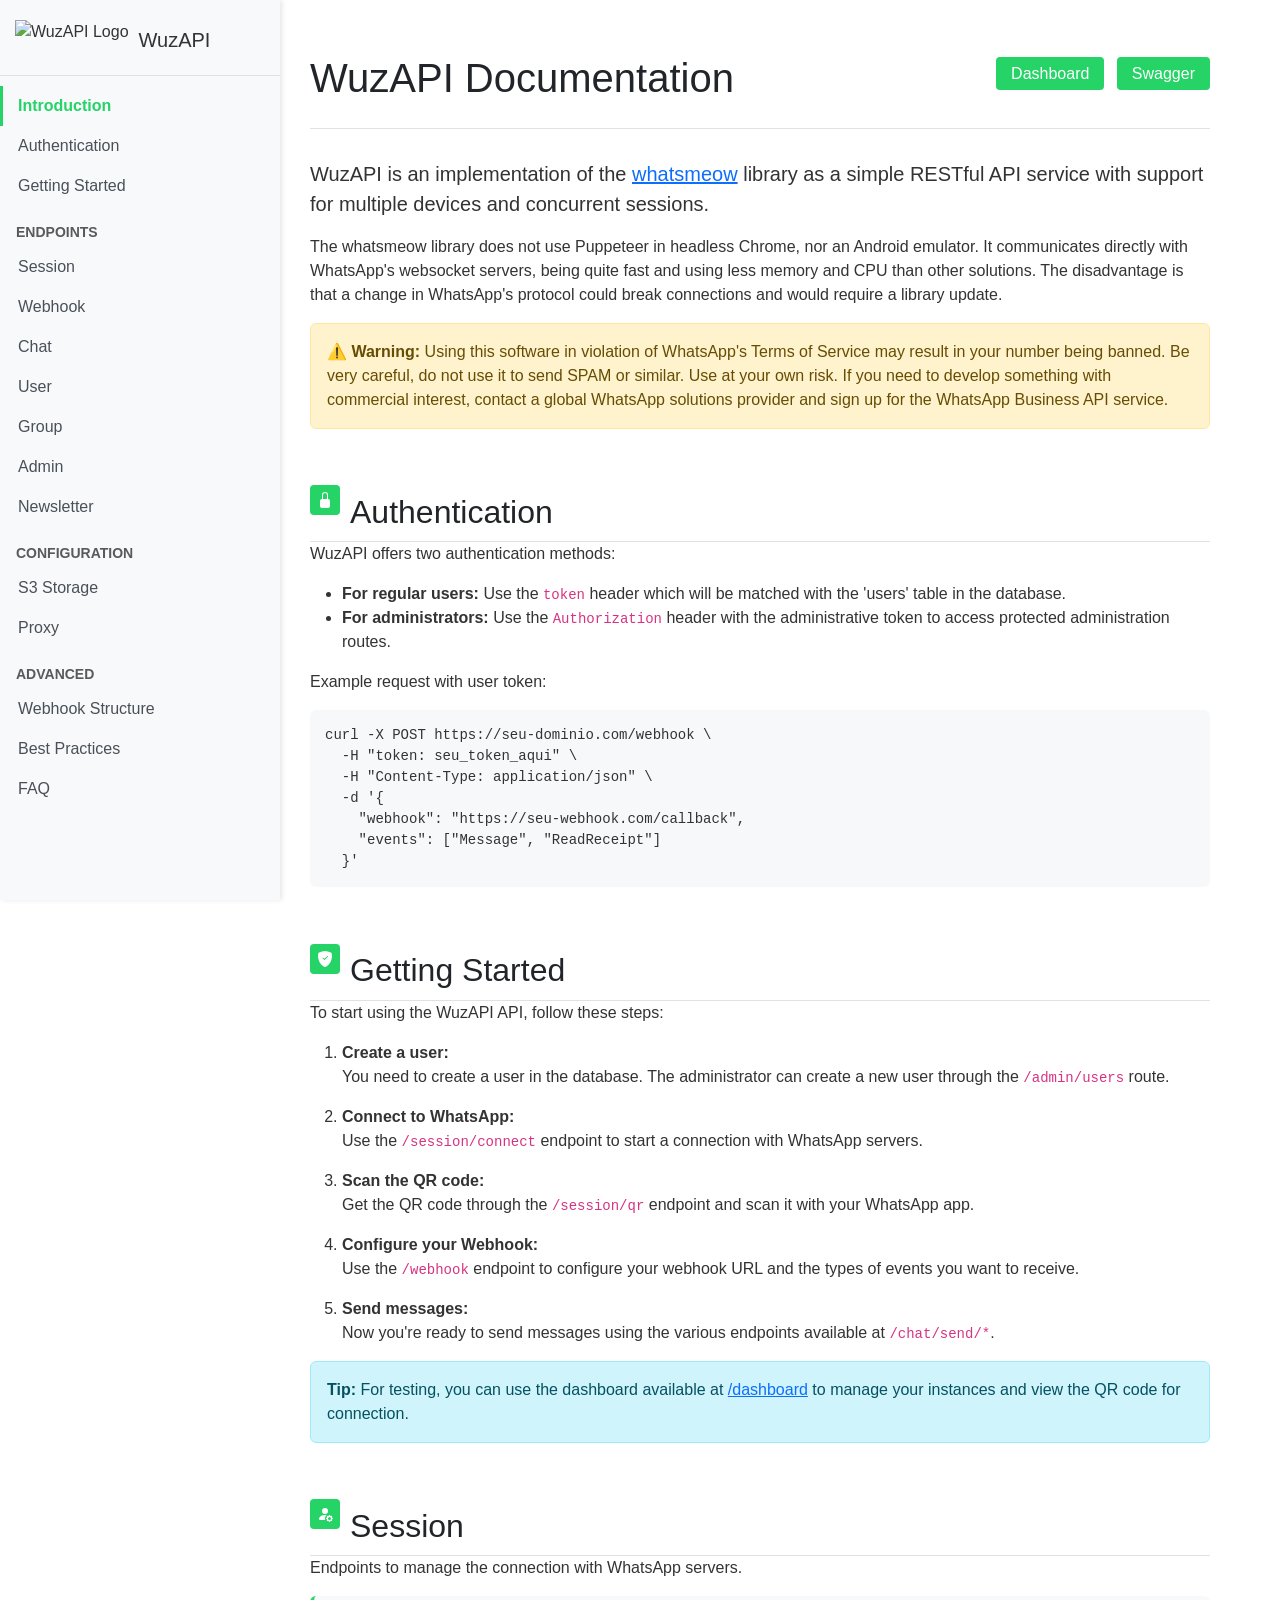
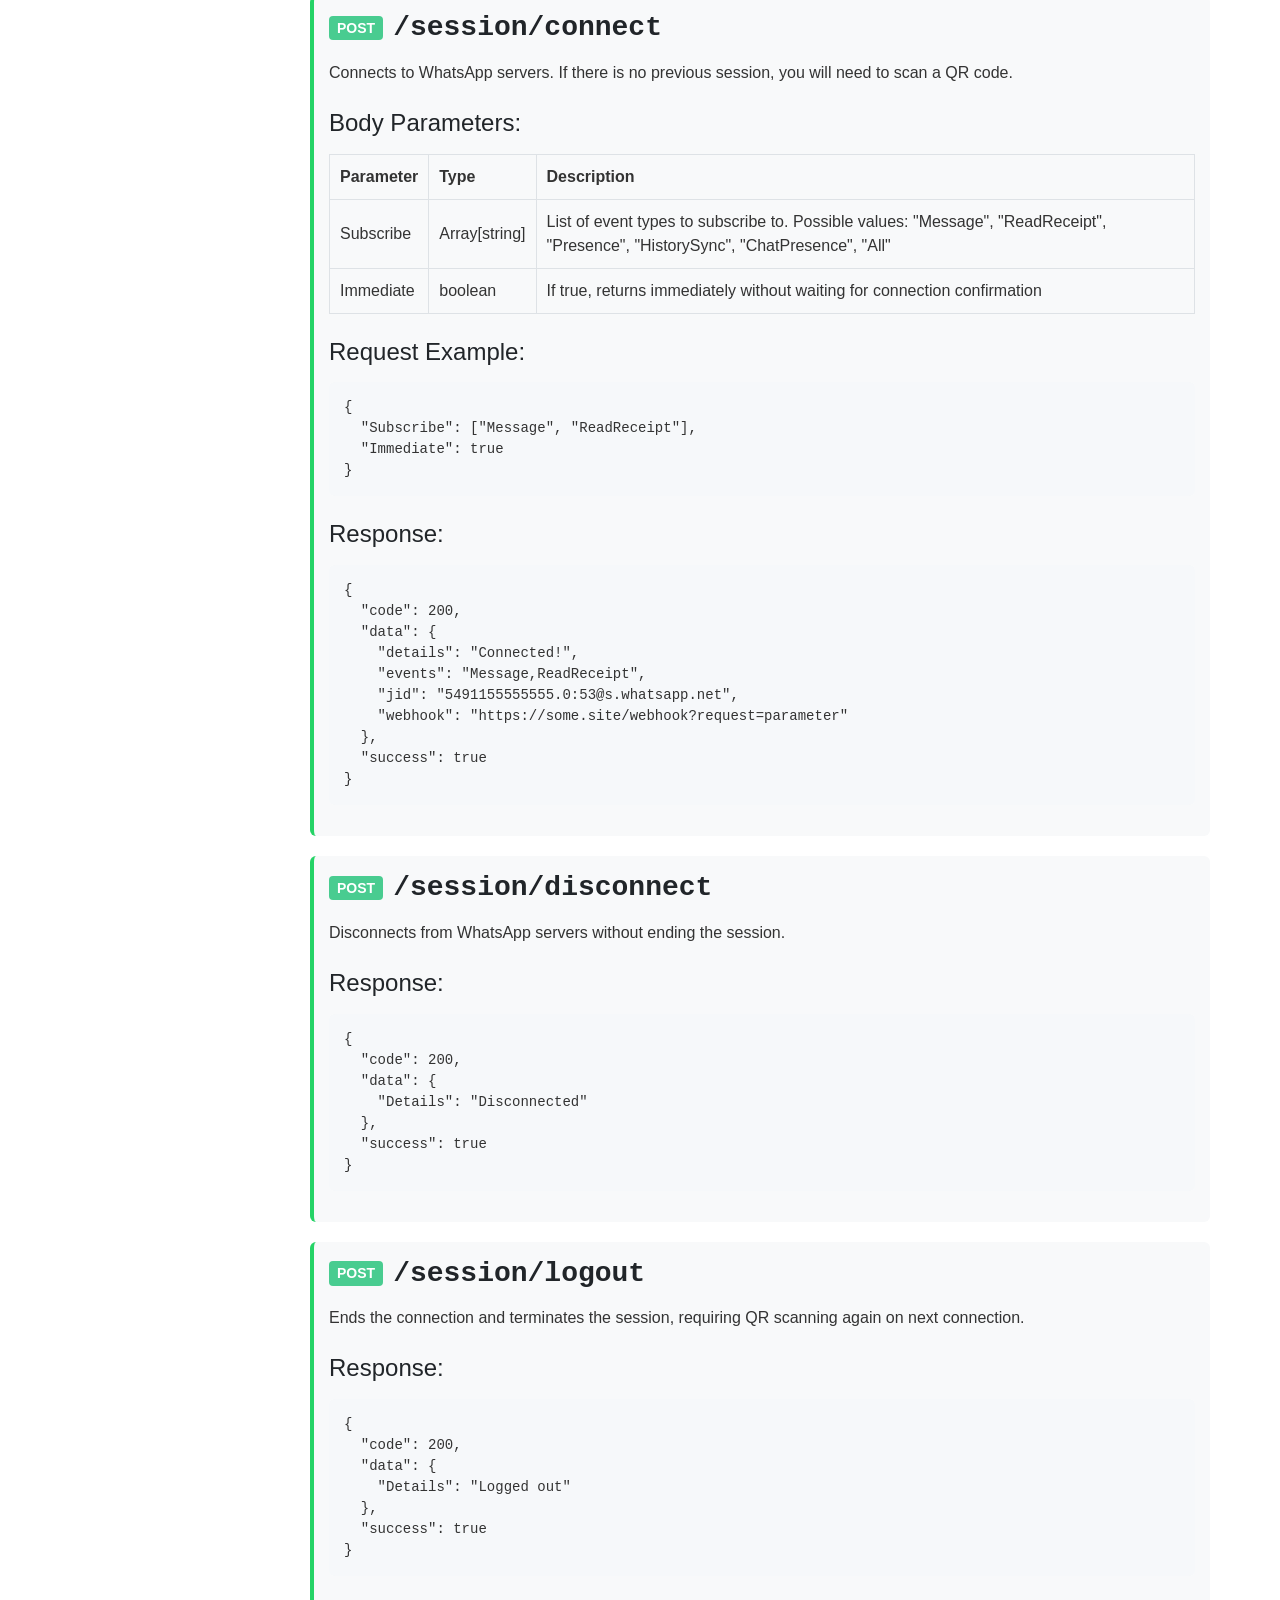
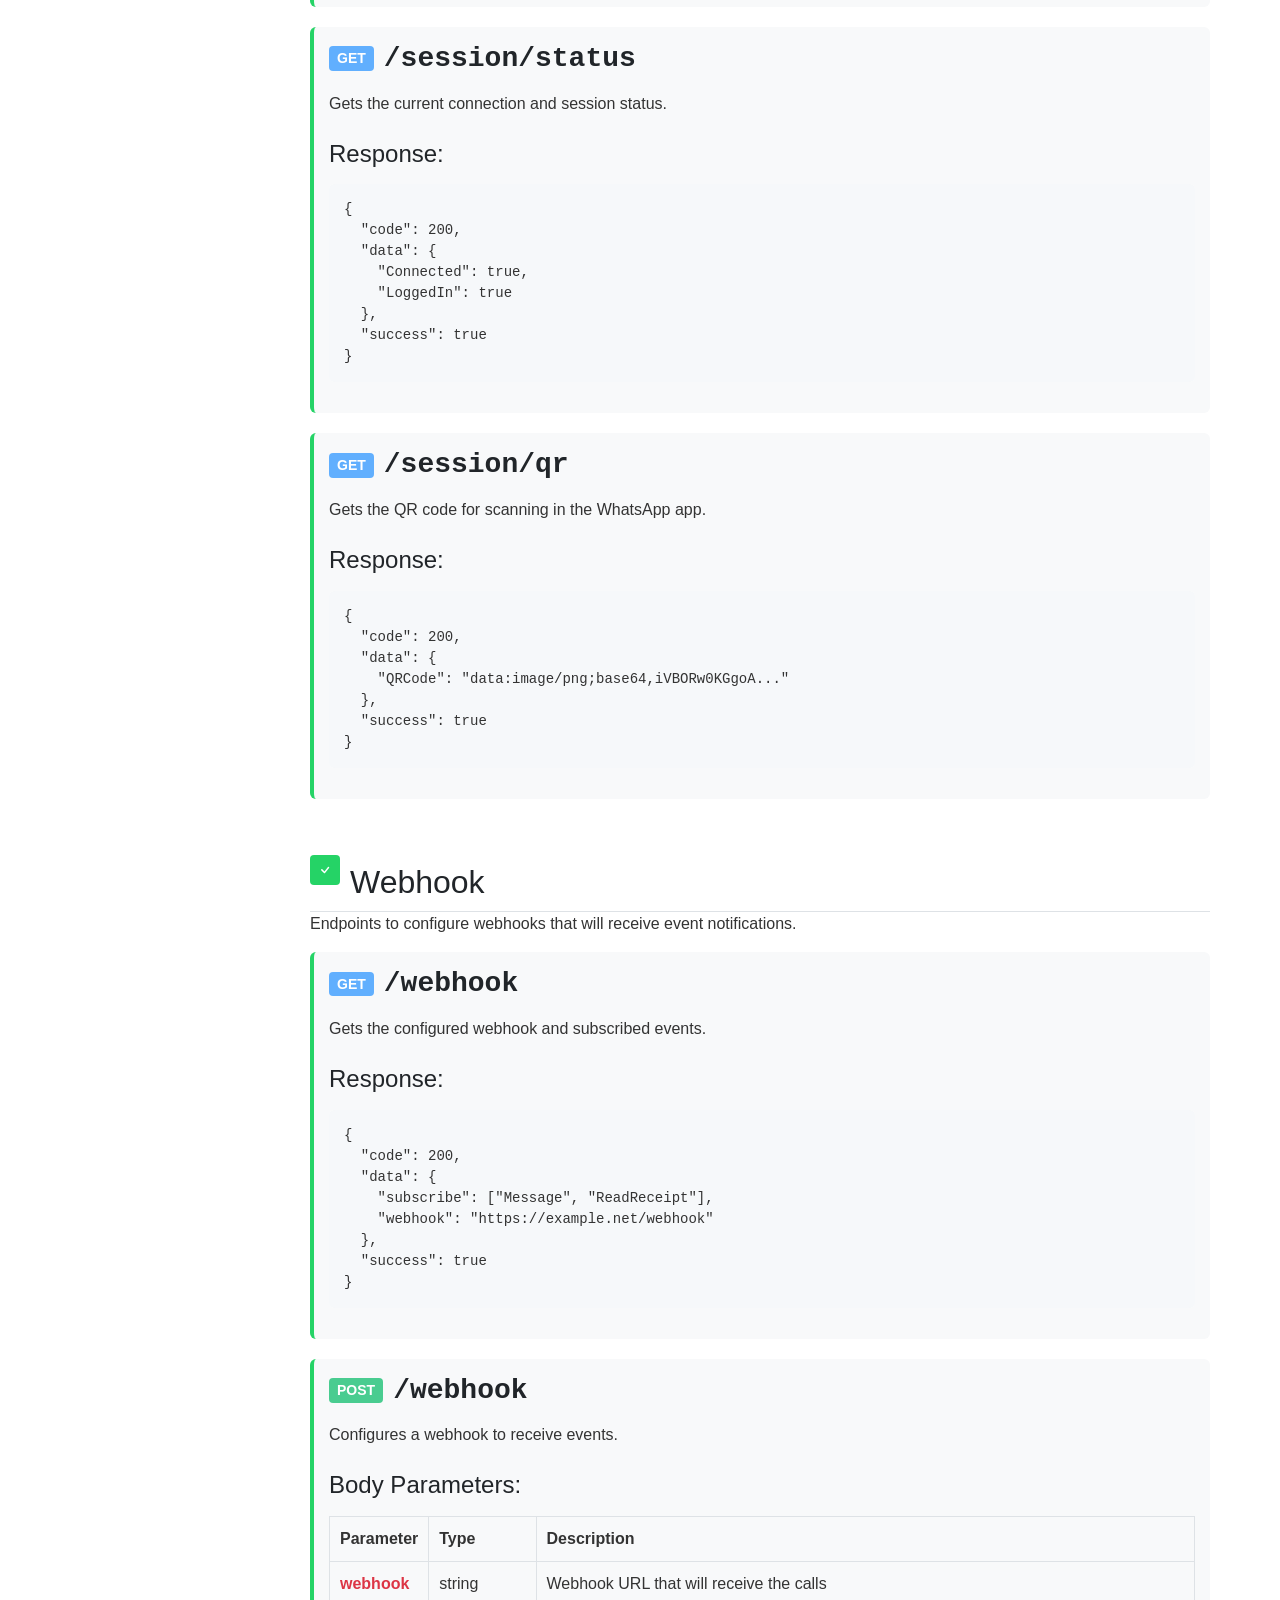
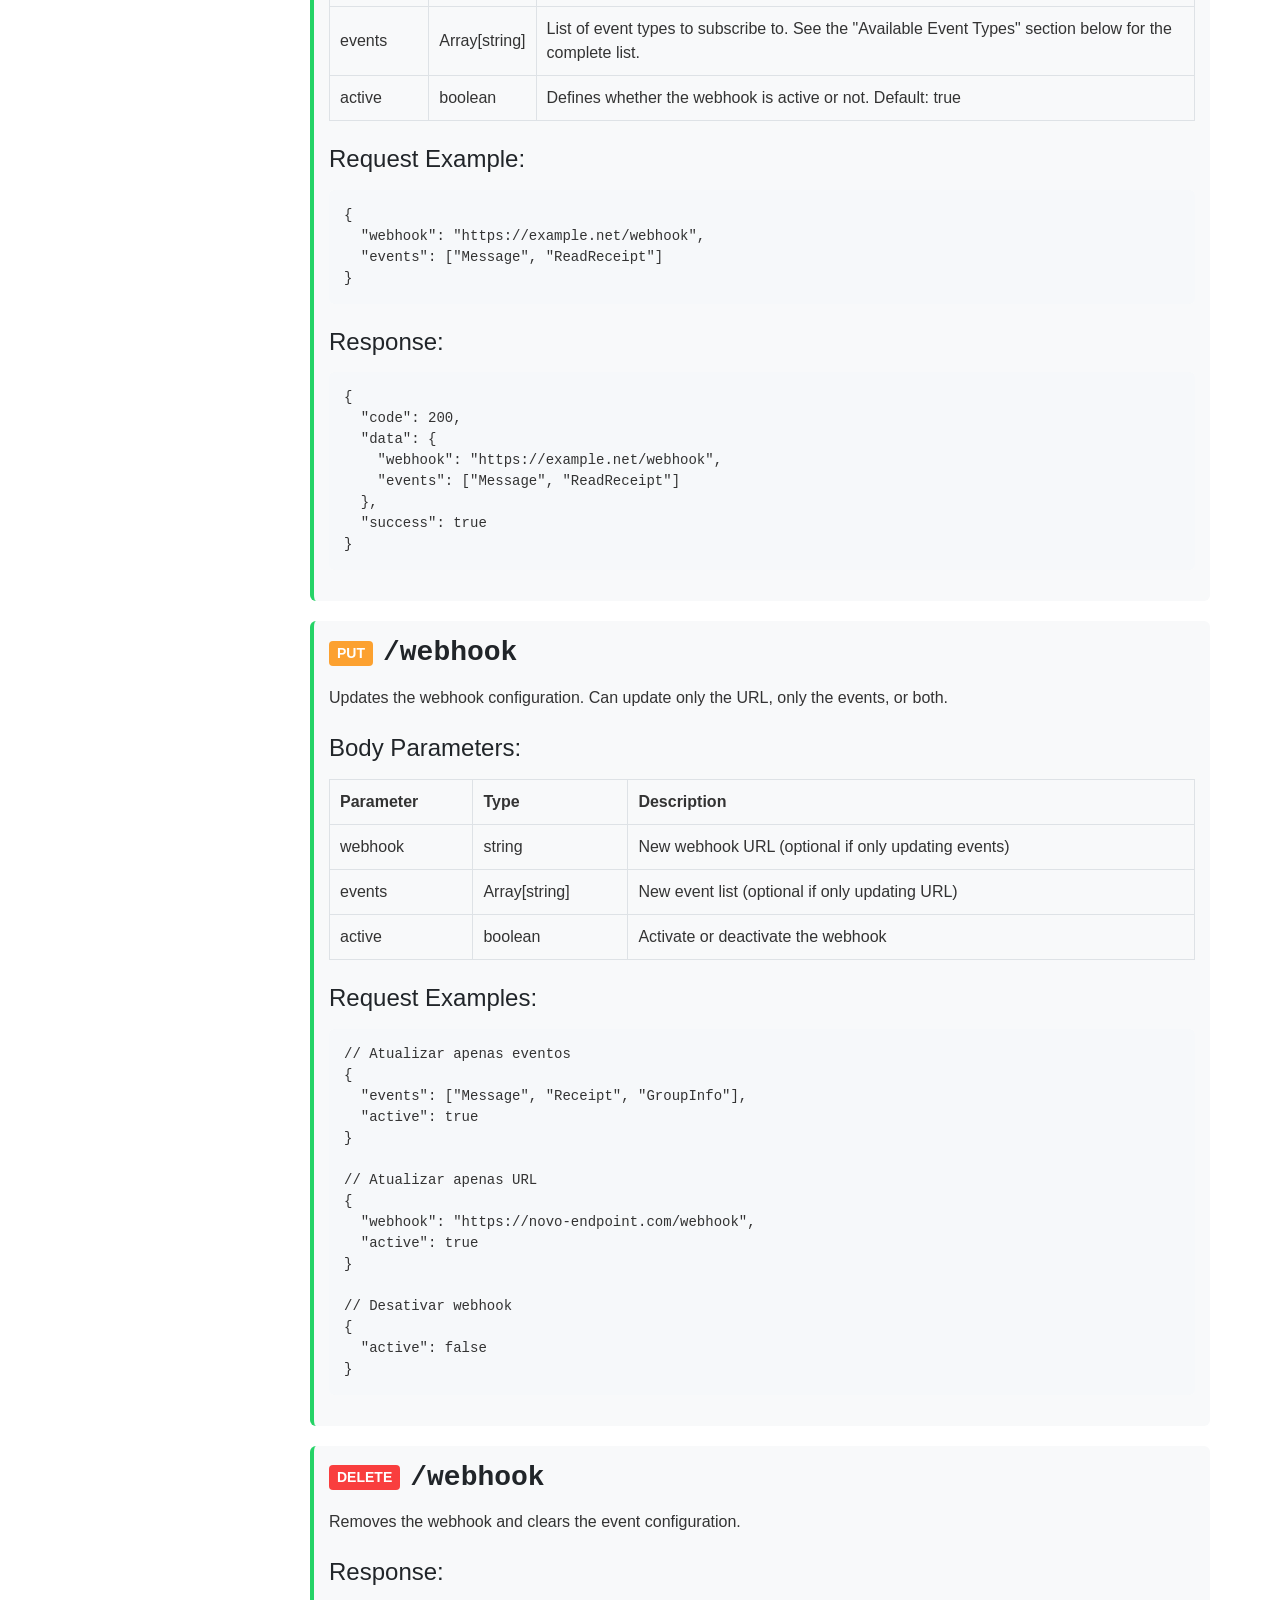
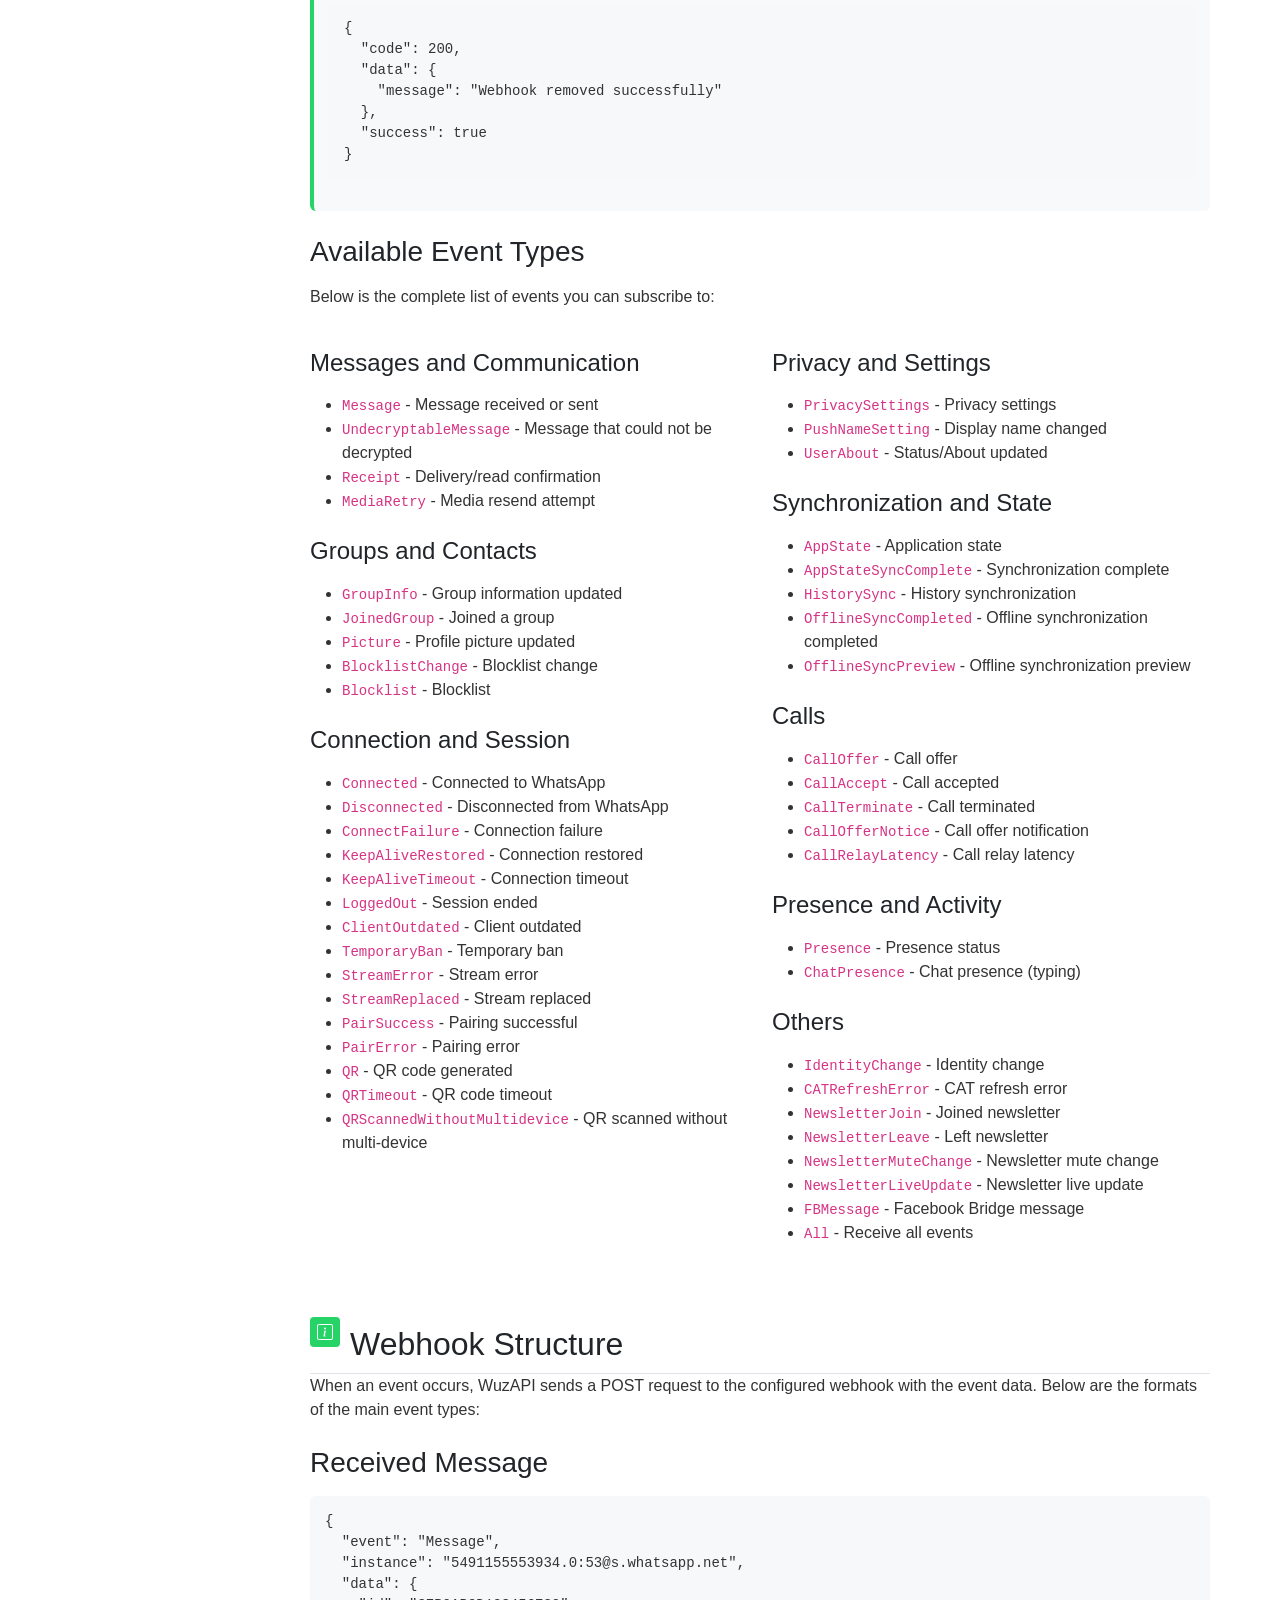
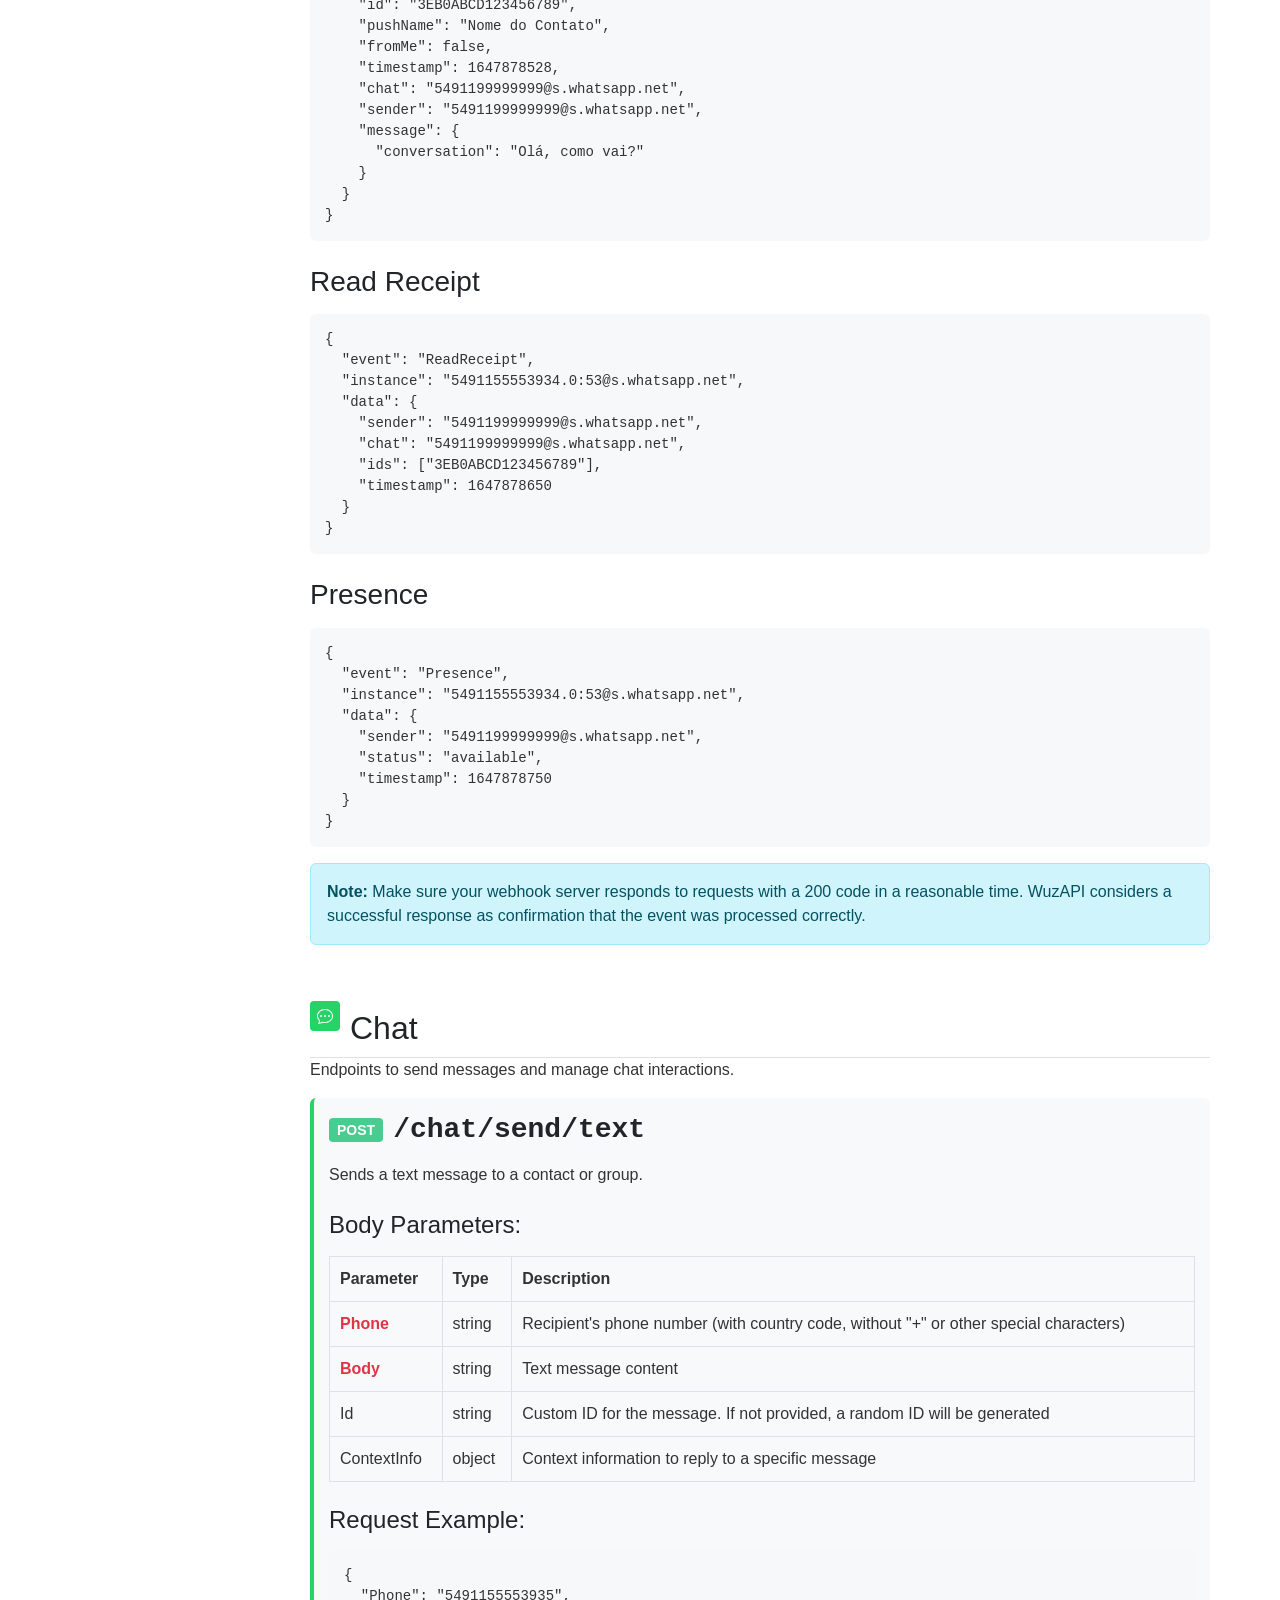
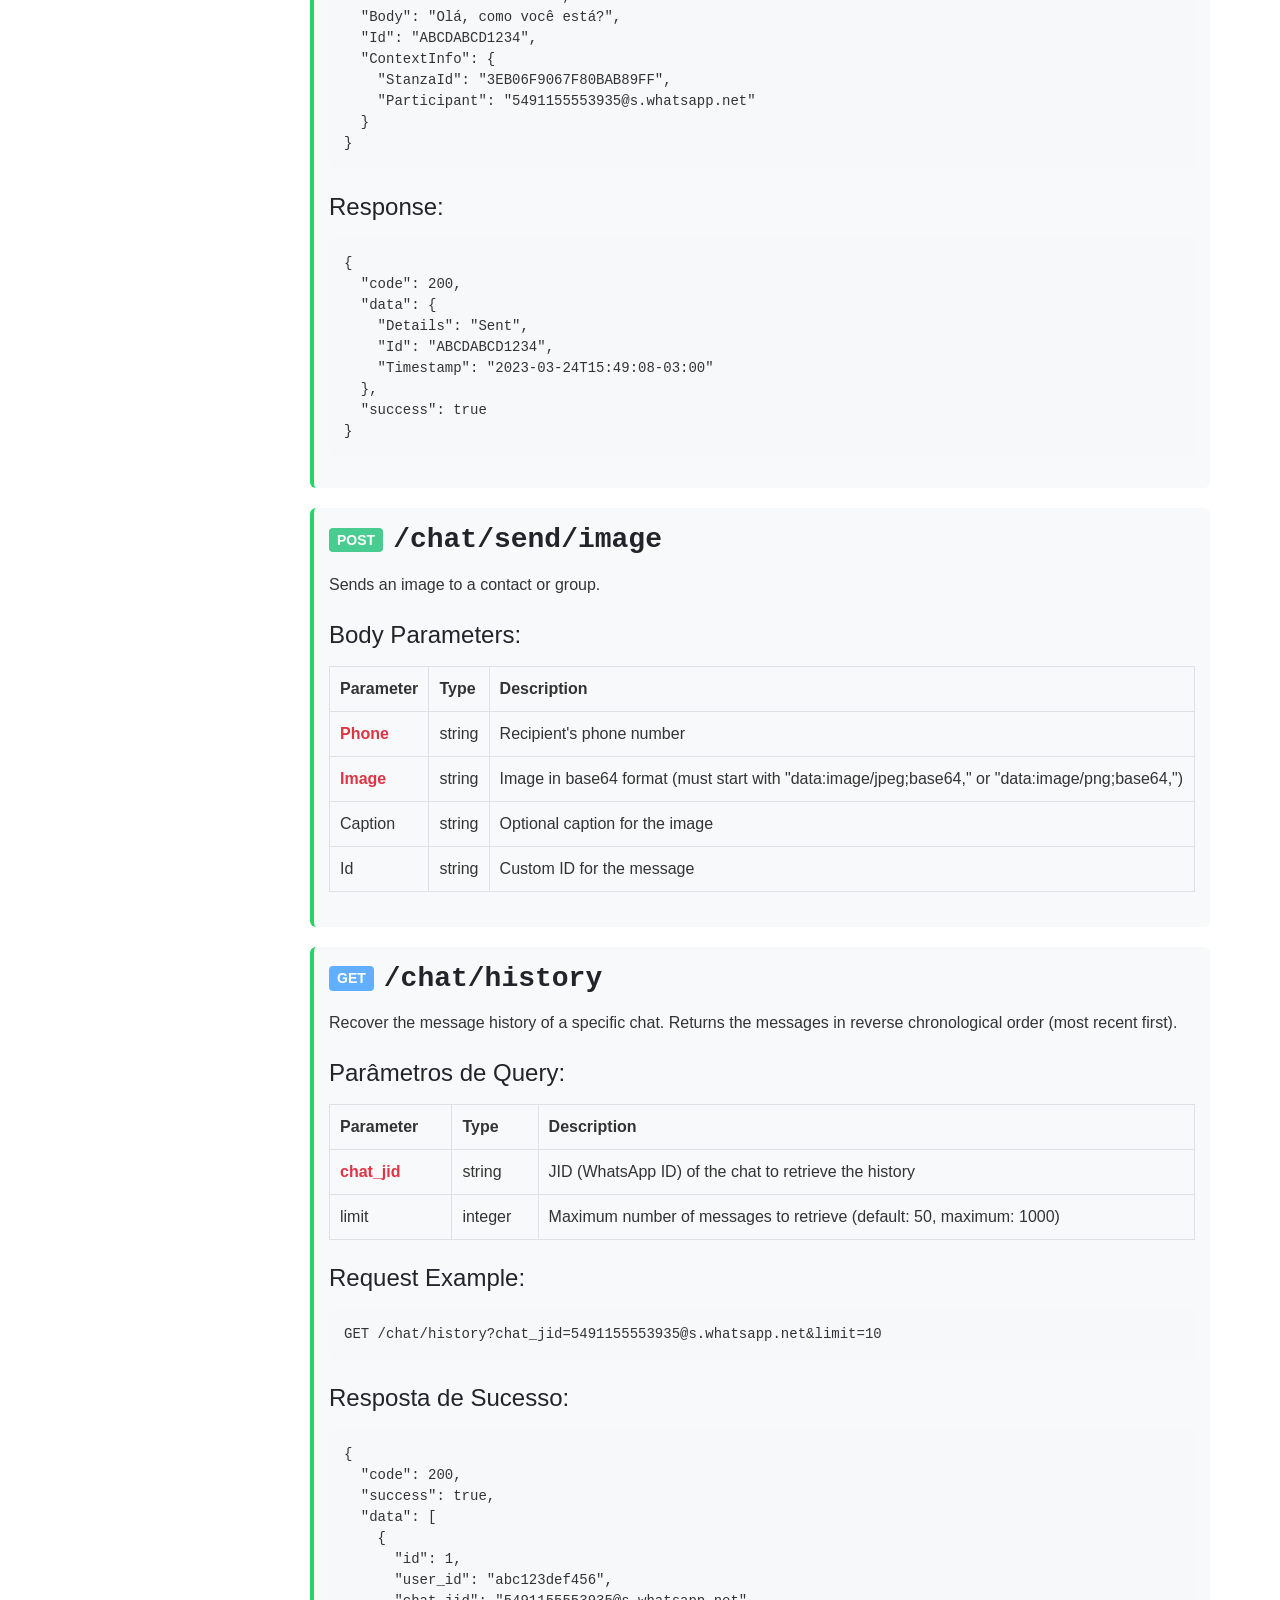
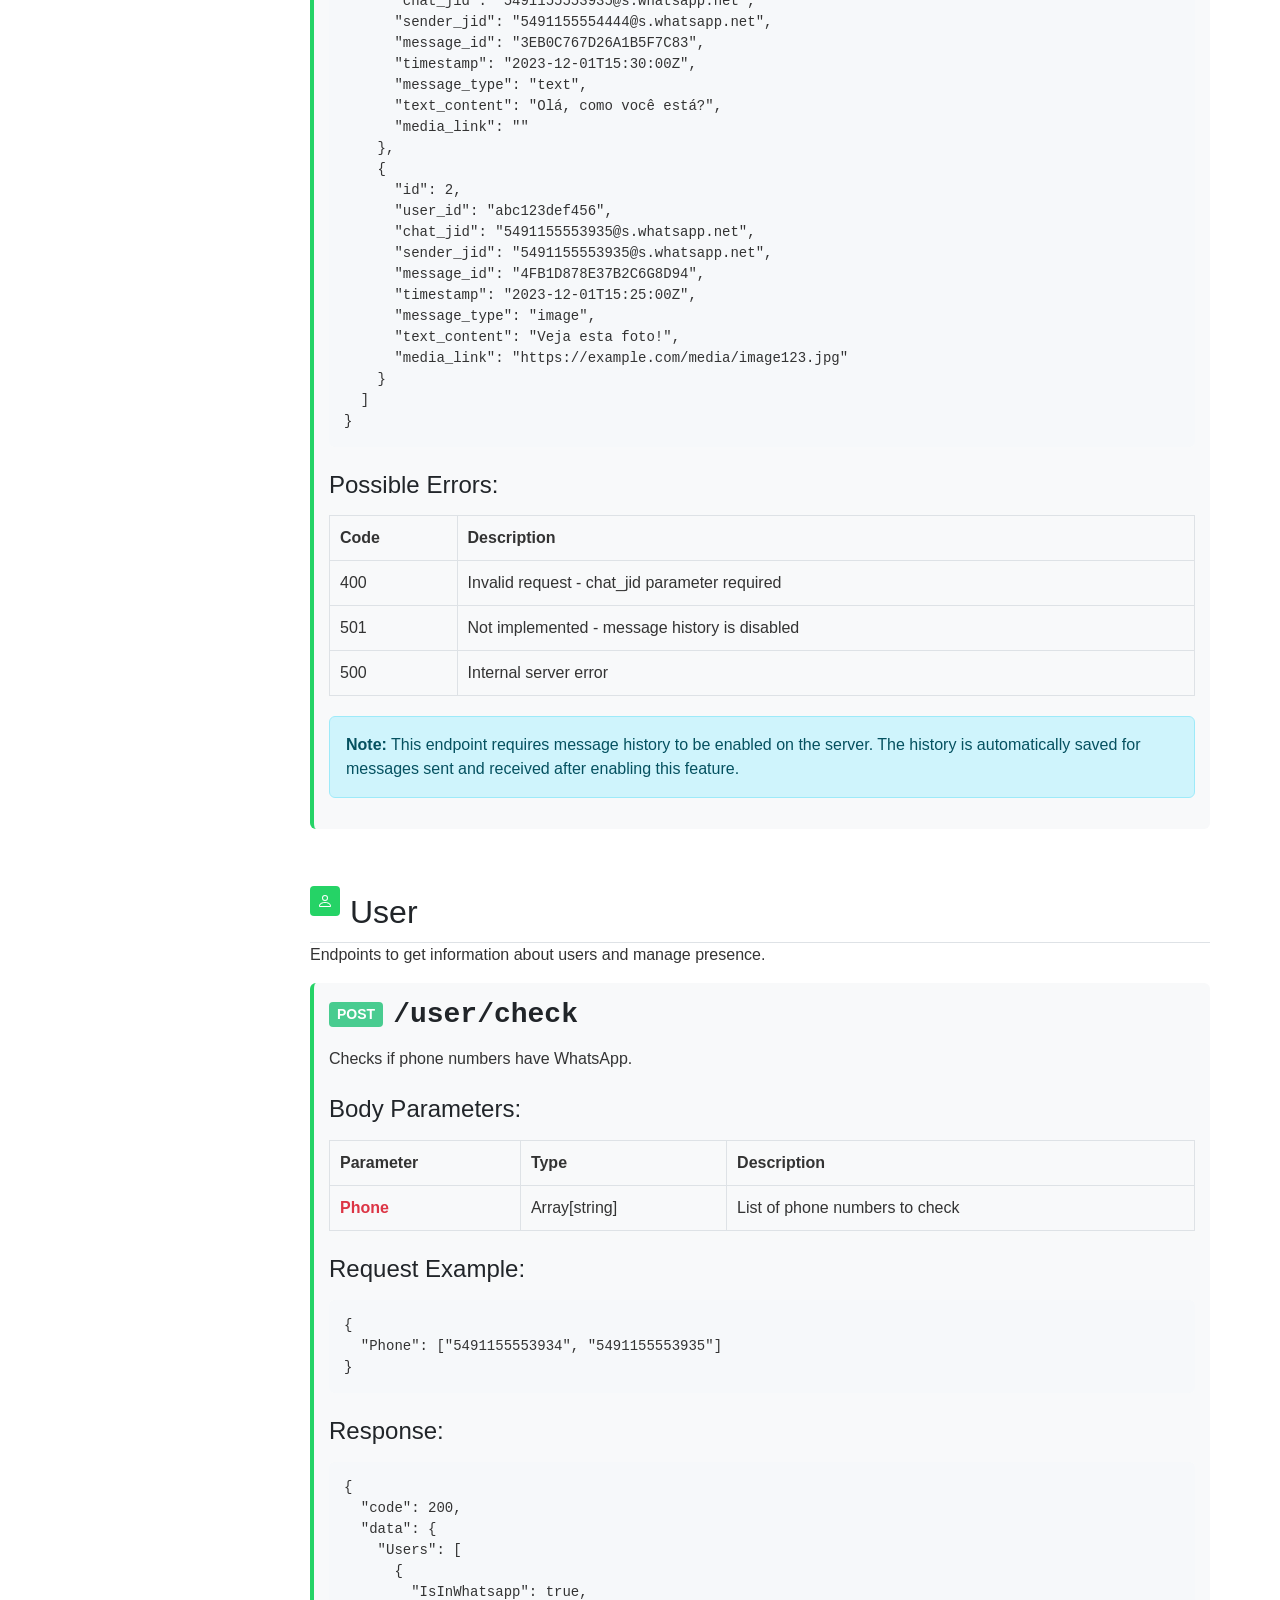
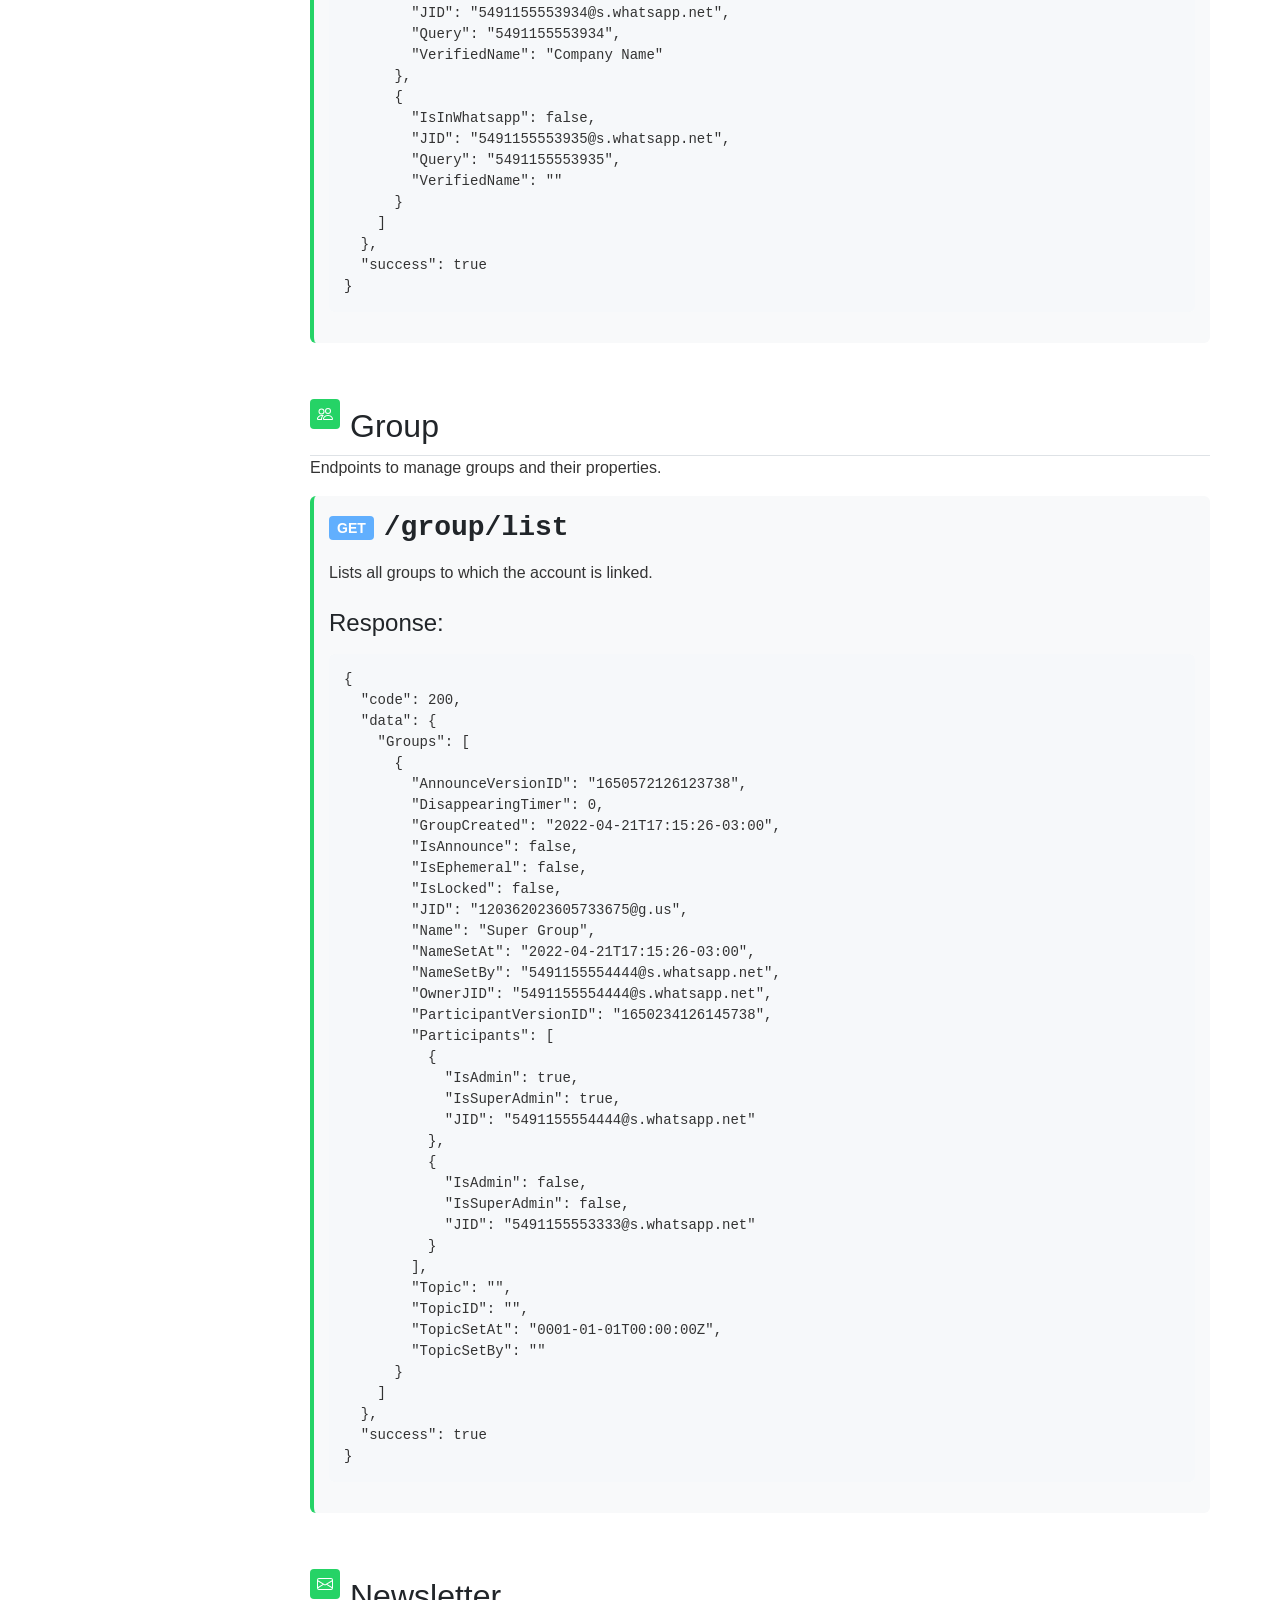
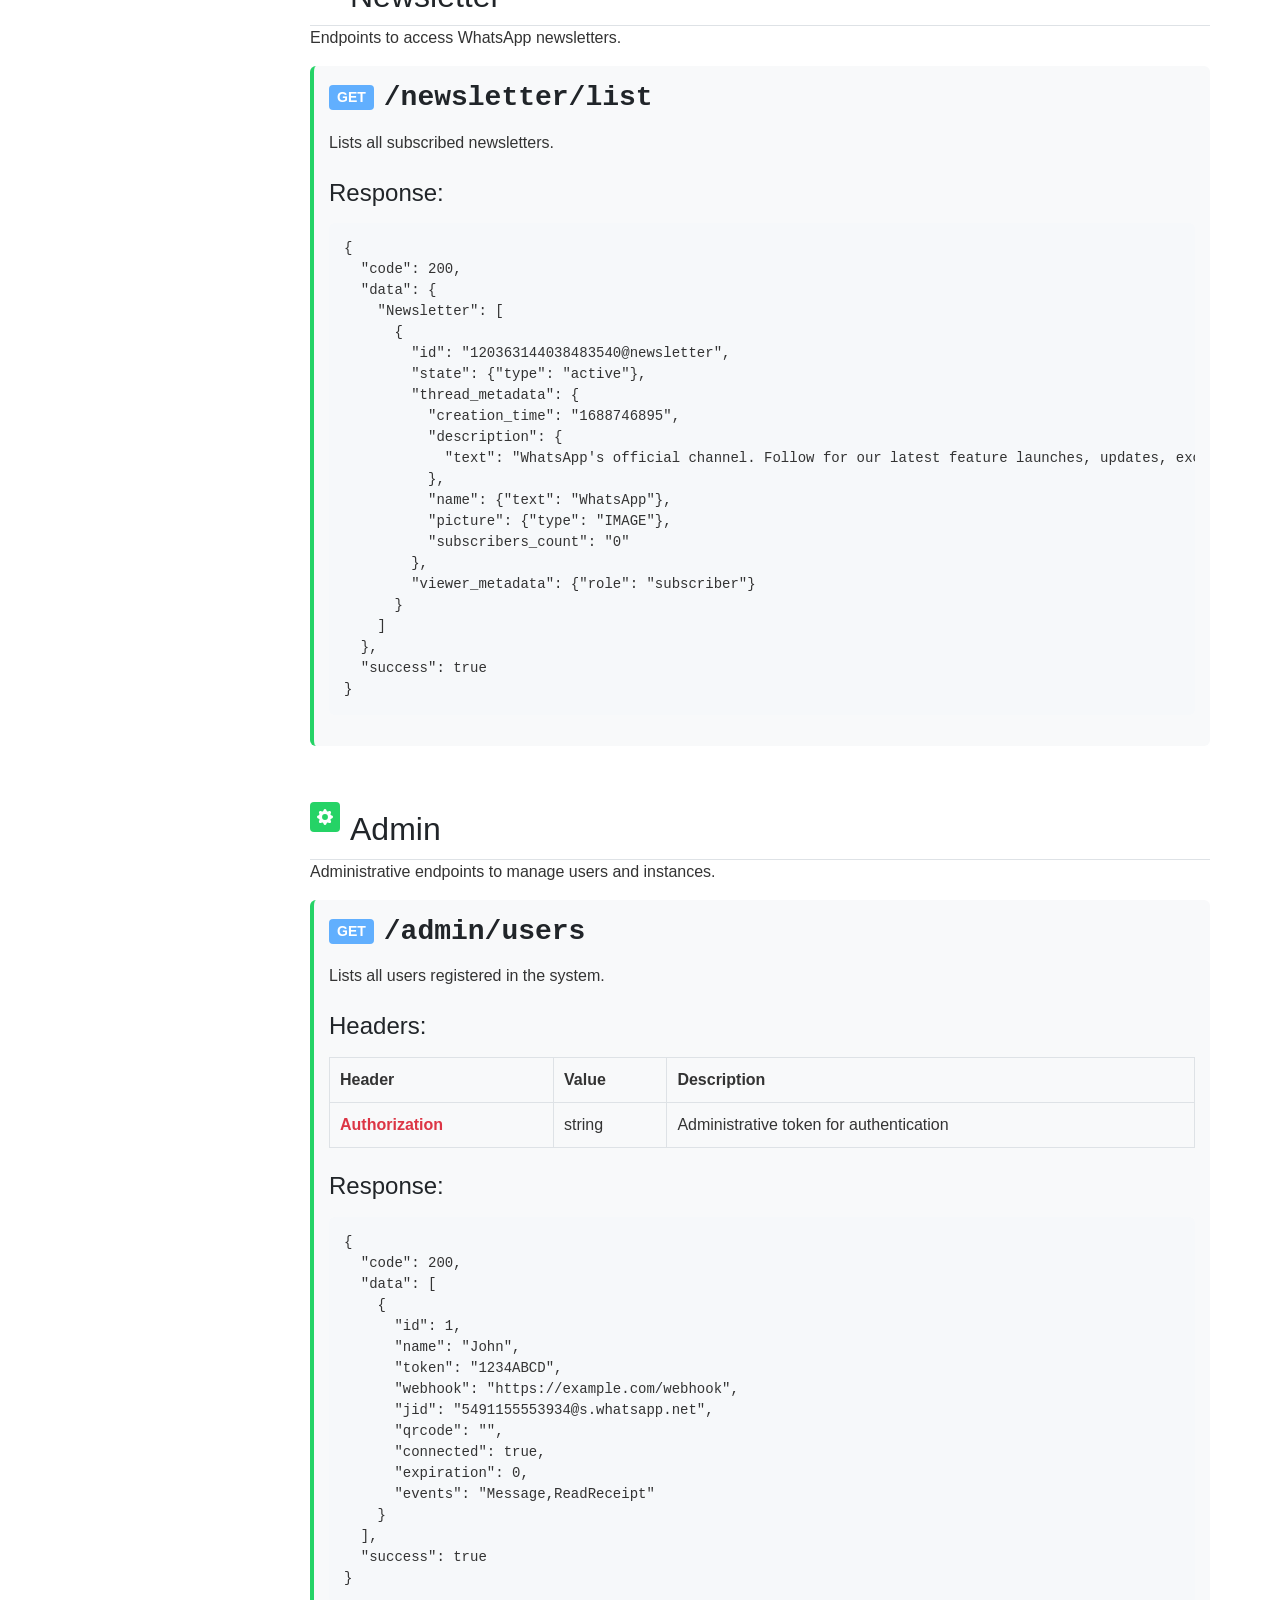
==== commit 39c1a7f7: "feat: dispatch QR timeout event to webhook Adds a new QR pairing timeout webhook event and updates c" ====
--- a/static/docs/index.html
+++ b/static/docs/index.html
@@ -1,9 +1,9 @@
 <!DOCTYPE html>
-<html lang="pt-BR">
+<html lang="en">
 <head>
     <meta charset="UTF-8">
     <meta name="viewport" content="width=device-width, initial-scale=1.0">
-    <title>Documentação WuzAPI</title>
+    <title>WuzAPI Documentation</title>
     <link href="https://cdn.jsdelivr.net/npm/bootstrap@5.3.0-alpha1/dist/css/bootstrap.min.css" rel="stylesheet">
     <link rel="stylesheet" href="https://cdnjs.cloudflare.com/ajax/libs/highlight.js/11.7.0/styles/github.min.css">
     <style>
@@ -225,12 +225,12 @@
             <h5 class="mb-0">WuzAPI</h5>
         </div>
         <div class="nav flex-column">
-            <a class="nav-link active" href="#introducao">Introdução</a>
-            <a class="nav-link" href="#autenticacao">Autenticação</a>
-            <a class="nav-link" href="#primeiros-passos">Primeiros Passos</a>
-            
+            <a class="nav-link active" href="#introducao">Introduction</a>
+            <a class="nav-link" href="#autenticacao">Authentication</a>
+            <a class="nav-link" href="#primeiros-passos">Getting Started</a>
+
             <div class="px-3 mt-3 mb-1 text-uppercase small fw-bold text-muted">Endpoints</div>
-            
+
             <a class="nav-link" href="#session">Session</a>
             <a class="nav-link" href="#webhook">Webhook</a>
             <a class="nav-link" href="#chat">Chat</a>
@@ -238,38 +238,38 @@
             <a class="nav-link" href="#group">Group</a>
             <a class="nav-link" href="#admin">Admin</a>
             <a class="nav-link" href="#newsletter">Newsletter</a>
-            
-            <div class="px-3 mt-3 mb-1 text-uppercase small fw-bold text-muted">Configurações</div>
-            
+
+            <div class="px-3 mt-3 mb-1 text-uppercase small fw-bold text-muted">Configuration</div>
+
             <a class="nav-link" href="#s3-config">S3 Storage</a>
             <a class="nav-link" href="#proxy-config">Proxy</a>
-            
-            <div class="px-3 mt-3 mb-1 text-uppercase small fw-bold text-muted">Avançado</div>
-            
-            <a class="nav-link" href="#estrutura-webhook">Estrutura de Webhook</a>
-            <a class="nav-link" href="#melhores-praticas">Melhores Práticas</a>
-            <a class="nav-link" href="#faq">Perguntas Frequentes</a>
+
+            <div class="px-3 mt-3 mb-1 text-uppercase small fw-bold text-muted">Advanced</div>
+
+            <a class="nav-link" href="#estrutura-webhook">Webhook Structure</a>
+            <a class="nav-link" href="#melhores-praticas">Best Practices</a>
+            <a class="nav-link" href="#faq">FAQ</a>
         </div>
     </nav>
 
     <main class="content" id="content">
         <div class="top-nav">
-            <h1>Documentação da API WuzAPI</h1>
+            <h1>WuzAPI Documentation</h1>
             <div>
-                <a href="/dashboard" class="dashboard-button me-2">Painel de Controle</a>
+                <a href="/dashboard" class="dashboard-button me-2">Dashboard</a>
                 <a href="/api" class="dashboard-button">Swagger</a>
             </div>
         </div>
 
         <section id="introducao">
             <p class="lead">
-                WuzAPI é uma implementação da biblioteca <a href="https://github.com/tulir/whatsmeow" target="_blank">whatsmeow</a> como um serviço de API RESTful simples com suporte a múltiplos dispositivos e sessões concorrentes.
+                WuzAPI is an implementation of the <a href="https://github.com/tulir/whatsmeow" target="_blank">whatsmeow</a> library as a simple RESTful API service with support for multiple devices and concurrent sessions.
             </p>
             <p>
-                A biblioteca whatsmeow não utiliza Puppeteer em Chrome headless, nem um emulador Android. Ela se comunica diretamente com os servidores websocket do WhatsApp, sendo bastante rápida e utilizando menos memória e CPU que outras soluções. A desvantagem é que uma mudança no protocolo do WhatsApp poderia quebrar as conexões e exigiria uma atualização da biblioteca.
+                The whatsmeow library does not use Puppeteer in headless Chrome, nor an Android emulator. It communicates directly with WhatsApp's websocket servers, being quite fast and using less memory and CPU than other solutions. The disadvantage is that a change in WhatsApp's protocol could break connections and would require a library update.
             </p>
             <div class="alert alert-warning">
-                <strong>⚠️ Atenção:</strong> Usar este software violando os Termos de Serviço do WhatsApp pode resultar no banimento do seu número. Tenha muito cuidado, não use para enviar SPAM ou algo semelhante. Use por sua conta e risco. Se você precisa desenvolver algo com interesse comercial, entre em contato com um provedor global de soluções WhatsApp e inscreva-se no serviço WhatsApp Business API.
+                <strong>⚠️ Warning:</strong> Using this software in violation of WhatsApp's Terms of Service may result in your number being banned. Be very careful, do not use it to send SPAM or similar. Use at your own risk. If you need to develop something with commercial interest, contact a global WhatsApp solutions provider and sign up for the WhatsApp Business API service.
             </div>
         </section>
 
@@ -280,14 +280,14 @@
                         <path d="M8 1a2 2 0 0 1 2 2v4H6V3a2 2 0 0 1 2-2zm3 6V3a3 3 0 0 0-6 0v4a2 2 0 0 0-2 2v5a2 2 0 0 0 2 2h6a2 2 0 0 0 2-2V9a2 2 0 0 0-2-2z"/>
                     </svg>
                 </div>
-                <h2 class="mb-0">Autenticação</h2>
-            </div>
-            <p>A WuzAPI oferece dois métodos de autenticação:</p>
+                <h2 class="mb-0">Authentication</h2>
+            </div>
+            <p>WuzAPI offers two authentication methods:</p>
             <ul>
-                <li><strong>Para usuários normais:</strong> Use o cabeçalho <code>token</code> que será correspondido com a tabela 'users' no banco de dados.</li>
-                <li><strong>Para administradores:</strong> Use o cabeçalho <code>Authorization</code> com o token administrativo para acessar rotas protegidas de administração.</li>
+                <li><strong>For regular users:</strong> Use the <code>token</code> header which will be matched with the 'users' table in the database.</li>
+                <li><strong>For administrators:</strong> Use the <code>Authorization</code> header with the administrative token to access protected administration routes.</li>
             </ul>
-            <p>Exemplo de requisição com token de usuário:</p>
+            <p>Example request with user token:</p>
             <pre><code class="language-bash">curl -X POST https://seu-dominio.com/webhook \
   -H "token: seu_token_aqui" \
   -H "Content-Type: application/json" \
@@ -304,36 +304,36 @@
                         <path fill-rule="evenodd" d="M8 0c-.69 0-1.843.265-2.928.56-1.11.3-2.229.655-2.887.87a1.54 1.54 0 0 0-1.044 1.262c-.596 4.477.787 7.795 2.465 9.99a11.777 11.777 0 0 0 2.517 2.453c.386.273.744.482 1.048.625.28.132.581.24.829.24s.548-.108.829-.24a7.159 7.159 0 0 0 1.048-.625 11.775 11.775 0 0 0 2.517-2.453c1.678-2.195 3.061-5.513 2.465-9.99a1.541 1.541 0 0 0-1.044-1.263 62.467 62.467 0 0 0-2.887-.87C9.843.266 8.69 0 8 0zm2.146 5.146a.5.5 0 0 1 .708.708l-3 3a.5.5 0 0 1-.708 0l-1.5-1.5a.5.5 0 1 1 .708-.708L7.5 7.793l2.646-2.647z"/>
                     </svg>
                 </div>
-                <h2 class="mb-0">Primeiros Passos</h2>
-            </div>
-
-            <p>Para começar a usar a API WuzAPI, siga estes passos:</p>
+                <h2 class="mb-0">Getting Started</h2>
+            </div>
+
+            <p>To start using the WuzAPI API, follow these steps:</p>
 
             <ol>
                 <li>
-                    <strong>Crie um usuário:</strong>
-                    <p>Você precisa criar um usuário no banco de dados. O administrador pode criar um novo usuário através da rota <code>/admin/users</code>.</p>
+                    <strong>Create a user:</strong>
+                    <p>You need to create a user in the database. The administrator can create a new user through the <code>/admin/users</code> route.</p>
                 </li>
                 <li>
-                    <strong>Conecte ao WhatsApp:</strong>
-                    <p>Use o endpoint <code>/session/connect</code> para iniciar uma conexão com os servidores do WhatsApp.</p>
+                    <strong>Connect to WhatsApp:</strong>
+                    <p>Use the <code>/session/connect</code> endpoint to start a connection with WhatsApp servers.</p>
                 </li>
                 <li>
-                    <strong>Escaneie o código QR:</strong>
-                    <p>Obtenha o código QR através do endpoint <code>/session/qr</code> e escaneie-o com seu aplicativo WhatsApp.</p>
+                    <strong>Scan the QR code:</strong>
+                    <p>Get the QR code through the <code>/session/qr</code> endpoint and scan it with your WhatsApp app.</p>
                 </li>
                 <li>
-                    <strong>Configure seu Webhook:</strong>
-                    <p>Use o endpoint <code>/webhook</code> para configurar a URL do seu webhook e os tipos de eventos que deseja receber.</p>
+                    <strong>Configure your Webhook:</strong>
+                    <p>Use the <code>/webhook</code> endpoint to configure your webhook URL and the types of events you want to receive.</p>
                 </li>
                 <li>
-                    <strong>Envie mensagens:</strong>
-                    <p>Agora você está pronto para enviar mensagens usando os diversos endpoints disponíveis em <code>/chat/send/*</code>.</p>
+                    <strong>Send messages:</strong>
+                    <p>Now you're ready to send messages using the various endpoints available at <code>/chat/send/*</code>.</p>
                 </li>
             </ol>
 
             <div class="alert alert-info">
-                <strong>Dica:</strong> Para testar, você pode usar o dashboard disponível em <a href="/dashboard">/dashboard</a> para gerenciar suas instâncias e visualizar o código QR para conexão.
+                <strong>Tip:</strong> For testing, you can use the dashboard available at <a href="/dashboard">/dashboard</a> to manage your instances and view the QR code for connection.
             </div>
         </section>
 
@@ -346,42 +346,42 @@
                 </div>
                 <h2 class="mb-0">Session</h2>
             </div>
-            <p>Endpoints para gerenciar a conexão com os servidores do WhatsApp.</p>
+            <p>Endpoints to manage the connection with WhatsApp servers.</p>
 
             <div class="endpoint">
                 <h3><span class="method post">POST</span> <span class="path">/session/connect</span></h3>
-                <p>Conecta aos servidores do WhatsApp. Se não houver sessão prévia, será necessário escanear um código QR.</p>
-                
-                <h4>Parâmetros do Corpo:</h4>
+                <p>Connects to WhatsApp servers. If there is no previous session, you will need to scan a QR code.</p>
+                
+                <h4>Body Parameters:</h4>
                 <table class="api-table">
                     <thead>
                         <tr>
-                            <th>Parâmetro</th>
-                            <th>Tipo</th>
-                            <th>Descrição</th>
+                            <th>Parameter</th>
+                            <th>Type</th>
+                            <th>Description</th>
                         </tr>
                     </thead>
                     <tbody>
                         <tr>
                             <td>Subscribe</td>
                             <td>Array[string]</td>
-                            <td>Lista de tipos de eventos para inscrição. Valores possíveis: "Message", "ReadReceipt", "Presence", "HistorySync", "ChatPresence", "All"</td>
+                            <td>List of event types to subscribe to. Possible values: "Message", "ReadReceipt", "Presence", "HistorySync", "ChatPresence", "All"</td>
                         </tr>
                         <tr>
                             <td>Immediate</td>
                             <td>boolean</td>
-                            <td>Se true, retorna imediatamente sem esperar pela confirmação da conexão</td>
+                            <td>If true, returns immediately without waiting for connection confirmation</td>
                         </tr>
                     </tbody>
                 </table>
                 
-                <h4>Exemplo de Requisição:</h4>
+                <h4>Request Example:</h4>
                 <pre><code class="language-json">{
   "Subscribe": ["Message", "ReadReceipt"],
   "Immediate": true
 }</code></pre>
                 
-                <h4>Resposta:</h4>
+                <h4>Response:</h4>
                 <pre><code class="language-json">{
   "code": 200,
   "data": {
@@ -396,9 +396,9 @@
 
             <div class="endpoint">
                 <h3><span class="method post">POST</span> <span class="path">/session/disconnect</span></h3>
-                <p>Desconecta dos servidores do WhatsApp sem encerrar a sessão.</p>
-                
-                <h4>Resposta:</h4>
+                <p>Disconnects from WhatsApp servers without ending the session.</p>
+                
+                <h4>Response:</h4>
                 <pre><code class="language-json">{
   "code": 200,
   "data": {
@@ -410,9 +410,9 @@
 
             <div class="endpoint">
                 <h3><span class="method post">POST</span> <span class="path">/session/logout</span></h3>
-                <p>Encerra a conexão e termina a sessão, sendo necessário escanear o QR novamente na próxima conexão.</p>
-                
-                <h4>Resposta:</h4>
+                <p>Ends the connection and terminates the session, requiring QR scanning again on next connection.</p>
+                
+                <h4>Response:</h4>
                 <pre><code class="language-json">{
   "code": 200,
   "data": {
@@ -424,9 +424,9 @@
 
             <div class="endpoint">
                 <h3><span class="method get">GET</span> <span class="path">/session/status</span></h3>
-                <p>Obtém o status atual da conexão e da sessão.</p>
-                
-                <h4>Resposta:</h4>
+                <p>Gets the current connection and session status.</p>
+                
+                <h4>Response:</h4>
                 <pre><code class="language-json">{
   "code": 200,
   "data": {
@@ -439,9 +439,9 @@
 
             <div class="endpoint">
                 <h3><span class="method get">GET</span> <span class="path">/session/qr</span></h3>
-                <p>Obtém o código QR para escaneamento no aplicativo WhatsApp.</p>
-                
-                <h4>Resposta:</h4>
+                <p>Gets the QR code for scanning in the WhatsApp app.</p>
+                
+                <h4>Response:</h4>
                 <pre><code class="language-json">{
   "code": 200,
   "data": {
@@ -461,13 +461,13 @@
                 </div>
                 <h2 class="mb-0">Webhook</h2>
             </div>
-            <p>Endpoints para configurar webhooks que receberão notificações de eventos.</p>
+            <p>Endpoints to configure webhooks that will receive event notifications.</p>
 
             <div class="endpoint">
                 <h3><span class="method get">GET</span> <span class="path">/webhook</span></h3>
-                <p>Obtém o webhook configurado e eventos inscritos.</p>
-                
-                <h4>Resposta:</h4>
+                <p>Gets the configured webhook and subscribed events.</p>
+                
+                <h4>Response:</h4>
                 <pre><code class="language-json">{
   "code": 200,
   "data": {
@@ -480,43 +480,43 @@
 
             <div class="endpoint">
                 <h3><span class="method post">POST</span> <span class="path">/webhook</span></h3>
-                <p>Configura um webhook para receber eventos.</p>
-                
-                <h4>Parâmetros do Corpo:</h4>
+                <p>Configures a webhook to receive events.</p>
+                
+                <h4>Body Parameters:</h4>
                 <table class="api-table">
                     <thead>
                         <tr>
-                            <th>Parâmetro</th>
-                            <th>Tipo</th>
-                            <th>Descrição</th>
+                            <th>Parameter</th>
+                            <th>Type</th>
+                            <th>Description</th>
                         </tr>
                     </thead>
                     <tbody>
                         <tr>
                             <td class="required">webhook</td>
                             <td>string</td>
-                            <td>URL do webhook que receberá as chamadas</td>
+                            <td>Webhook URL that will receive the calls</td>
                         </tr>
                         <tr>
                             <td>events</td>
                             <td>Array[string]</td>
-                            <td>Lista de tipos de eventos para inscrição. Consulte a seção "Tipos de Eventos Disponíveis" abaixo para a lista completa.</td>
+                            <td>List of event types to subscribe to. See the "Available Event Types" section below for the complete list.</td>
                         </tr>
                         <tr>
                             <td>active</td>
                             <td>boolean</td>
-                            <td>Define se o webhook está ativo ou não. Padrão: true</td>
+                            <td>Defines whether the webhook is active or not. Default: true</td>
                         </tr>
                     </tbody>
                 </table>
                 
-                <h4>Exemplo de Requisição:</h4>
+                <h4>Request Example:</h4>
                 <pre><code class="language-json">{
   "webhook": "https://example.net/webhook",
   "events": ["Message", "ReadReceipt"]
 }</code></pre>
                 
-                <h4>Resposta:</h4>
+                <h4>Response:</h4>
                 <pre><code class="language-json">{
   "code": 200,
   "data": {
@@ -529,37 +529,37 @@
 
             <div class="endpoint">
                 <h3><span class="method put">PUT</span> <span class="path">/webhook</span></h3>
-                <p>Atualiza a configuração do webhook. Pode atualizar apenas a URL, apenas os eventos, ou ambos.</p>
-                
-                <h4>Parâmetros do Corpo:</h4>
+                <p>Updates the webhook configuration. Can update only the URL, only the events, or both.</p>
+                
+                <h4>Body Parameters:</h4>
                 <table class="api-table">
                     <thead>
                         <tr>
-                            <th>Parâmetro</th>
-                            <th>Tipo</th>
-                            <th>Descrição</th>
+                            <th>Parameter</th>
+                            <th>Type</th>
+                            <th>Description</th>
                         </tr>
                     </thead>
                     <tbody>
                         <tr>
                             <td>webhook</td>
                             <td>string</td>
-                            <td>Nova URL do webhook (opcional se apenas atualizando eventos)</td>
+                            <td>New webhook URL (optional if only updating events)</td>
                         </tr>
                         <tr>
                             <td>events</td>
                             <td>Array[string]</td>
-                            <td>Nova lista de eventos (opcional se apenas atualizando URL)</td>
+                            <td>New event list (optional if only updating URL)</td>
                         </tr>
                         <tr>
                             <td>active</td>
                             <td>boolean</td>
-                            <td>Ativar ou desativar o webhook</td>
+                            <td>Activate or deactivate the webhook</td>
                         </tr>
                     </tbody>
                 </table>
                 
-                <h4>Exemplos de Requisição:</h4>
+                <h4>Request Examples:</h4>
                 <pre><code class="language-json">// Atualizar apenas eventos
 {
   "events": ["Message", "Receipt", "GroupInfo"],
@@ -580,9 +580,9 @@
 
             <div class="endpoint">
                 <h3><span class="method delete">DELETE</span> <span class="path">/webhook</span></h3>
-                <p>Remove o webhook e limpa a configuração de eventos.</p>
-                
-                <h4>Resposta:</h4>
+                <p>Removes the webhook and clears the event configuration.</p>
+                
+                <h4>Response:</h4>
                 <pre><code class="language-json">{
   "code": 200,
   "data": {
@@ -592,89 +592,90 @@
 }</code></pre>
             </div>
 
-            <h3>Tipos de Eventos Disponíveis</h3>
-            <p>A seguir está a lista completa de eventos que você pode assinar:</p>
+            <h3>Available Event Types</h3>
+            <p>Below is the complete list of events you can subscribe to:</p>
             
             <div class="row">
                 <div class="col-md-6">
-                    <h4>Mensagens e Comunicação</h4>
+                    <h4>Messages and Communication</h4>
                     <ul>
-                        <li><code>Message</code> - Mensagem recebida ou enviada</li>
-                        <li><code>UndecryptableMessage</code> - Mensagem que não pôde ser descriptografada</li>
-                        <li><code>Receipt</code> - Confirmação de entrega/leitura</li>
-                        <li><code>MediaRetry</code> - Tentativa de reenvio de mídia</li>
+                        <li><code>Message</code> - Message received or sent</li>
+                        <li><code>UndecryptableMessage</code> - Message that could not be decrypted</li>
+                        <li><code>Receipt</code> - Delivery/read confirmation</li>
+                        <li><code>MediaRetry</code> - Media resend attempt</li>
                     </ul>
                     
-                    <h4>Grupos e Contatos</h4>
+                    <h4>Groups and Contacts</h4>
                     <ul>
-                        <li><code>GroupInfo</code> - Informações do grupo atualizadas</li>
-                        <li><code>JoinedGroup</code> - Entrou em um grupo</li>
-                        <li><code>Picture</code> - Foto de perfil atualizada</li>
-                        <li><code>BlocklistChange</code> - Mudança na lista de bloqueados</li>
-                        <li><code>Blocklist</code> - Lista de bloqueados</li>
+                        <li><code>GroupInfo</code> - Group information updated</li>
+                        <li><code>JoinedGroup</code> - Joined a group</li>
+                        <li><code>Picture</code> - Profile picture updated</li>
+                        <li><code>BlocklistChange</code> - Blocklist change</li>
+                        <li><code>Blocklist</code> - Blocklist</li>
                     </ul>
                     
-                    <h4>Conexão e Sessão</h4>
+                    <h4>Connection and Session</h4>
                     <ul>
-                        <li><code>Connected</code> - Conectado ao WhatsApp</li>
-                        <li><code>Disconnected</code> - Desconectado do WhatsApp</li>
-                        <li><code>ConnectFailure</code> - Falha na conexão</li>
-                        <li><code>KeepAliveRestored</code> - Conexão restaurada</li>
-                        <li><code>KeepAliveTimeout</code> - Timeout de conexão</li>
-                        <li><code>LoggedOut</code> - Sessão encerrada</li>
-                        <li><code>ClientOutdated</code> - Cliente desatualizado</li>
-                        <li><code>TemporaryBan</code> - Banimento temporário</li>
-                        <li><code>StreamError</code> - Erro no stream</li>
-                        <li><code>StreamReplaced</code> - Stream substituído</li>
-                        <li><code>PairSuccess</code> - Pareamento bem-sucedido</li>
-                        <li><code>PairError</code> - Erro no pareamento</li>
-                        <li><code>QR</code> - Código QR gerado</li>
-                        <li><code>QRScannedWithoutMultidevice</code> - QR escaneado sem multi-dispositivo</li>
+                        <li><code>Connected</code> - Connected to WhatsApp</li>
+                        <li><code>Disconnected</code> - Disconnected from WhatsApp</li>
+                        <li><code>ConnectFailure</code> - Connection failure</li>
+                        <li><code>KeepAliveRestored</code> - Connection restored</li>
+                        <li><code>KeepAliveTimeout</code> - Connection timeout</li>
+                        <li><code>LoggedOut</code> - Session ended</li>
+                        <li><code>ClientOutdated</code> - Client outdated</li>
+                        <li><code>TemporaryBan</code> - Temporary ban</li>
+                        <li><code>StreamError</code> - Stream error</li>
+                        <li><code>StreamReplaced</code> - Stream replaced</li>
+                        <li><code>PairSuccess</code> - Pairing successful</li>
+                        <li><code>PairError</code> - Pairing error</li>
+                        <li><code>QR</code> - QR code generated</li>
+                        <li><code>QRTimeout</code> - QR code timeout</li>
+                        <li><code>QRScannedWithoutMultidevice</code> - QR scanned without multi-device</li>
                     </ul>
                 </div>
                 
                 <div class="col-md-6">
-                    <h4>Privacidade e Configurações</h4>
+                    <h4>Privacy and Settings</h4>
                     <ul>
-                        <li><code>PrivacySettings</code> - Configurações de privacidade</li>
-                        <li><code>PushNameSetting</code> - Nome de exibição alterado</li>
-                        <li><code>UserAbout</code> - Status/Sobre atualizado</li>
+                        <li><code>PrivacySettings</code> - Privacy settings</li>
+                        <li><code>PushNameSetting</code> - Display name changed</li>
+                        <li><code>UserAbout</code> - Status/About updated</li>
                     </ul>
                     
-                    <h4>Sincronização e Estado</h4>
+                    <h4>Synchronization and State</h4>
                     <ul>
-                        <li><code>AppState</code> - Estado da aplicação</li>
-                        <li><code>AppStateSyncComplete</code> - Sincronização completa</li>
-                        <li><code>HistorySync</code> - Sincronização de histórico</li>
-                        <li><code>OfflineSyncCompleted</code> - Sincronização offline completa</li>
-                        <li><code>OfflineSyncPreview</code> - Preview de sincronização offline</li>
+                        <li><code>AppState</code> - Application state</li>
+                        <li><code>AppStateSyncComplete</code> - Synchronization complete</li>
+                        <li><code>HistorySync</code> - History synchronization</li>
+                        <li><code>OfflineSyncCompleted</code> - Offline synchronization completed</li>
+                        <li><code>OfflineSyncPreview</code> - Offline synchronization preview</li>
                     </ul>
                     
-                    <h4>Chamadas</h4>
+                    <h4>Calls</h4>
                     <ul>
-                        <li><code>CallOffer</code> - Oferta de chamada</li>
-                        <li><code>CallAccept</code> - Chamada aceita</li>
-                        <li><code>CallTerminate</code> - Chamada encerrada</li>
-                        <li><code>CallOfferNotice</code> - Notificação de oferta de chamada</li>
-                        <li><code>CallRelayLatency</code> - Latência de relay da chamada</li>
+                        <li><code>CallOffer</code> - Call offer</li>
+                        <li><code>CallAccept</code> - Call accepted</li>
+                        <li><code>CallTerminate</code> - Call terminated</li>
+                        <li><code>CallOfferNotice</code> - Call offer notification</li>
+                        <li><code>CallRelayLatency</code> - Call relay latency</li>
                     </ul>
                     
-                    <h4>Presença e Atividade</h4>
+                    <h4>Presence and Activity</h4>
                     <ul>
-                        <li><code>Presence</code> - Status de presença</li>
-                        <li><code>ChatPresence</code> - Presença no chat (digitando)</li>
+                        <li><code>Presence</code> - Presence status</li>
+                        <li><code>ChatPresence</code> - Chat presence (typing)</li>
                     </ul>
                     
-                    <h4>Outros</h4>
+                    <h4>Others</h4>
                     <ul>
-                        <li><code>IdentityChange</code> - Mudança de identidade</li>
-                        <li><code>CATRefreshError</code> - Erro de atualização CAT</li>
-                        <li><code>NewsletterJoin</code> - Entrou em newsletter</li>
-                        <li><code>NewsletterLeave</code> - Saiu de newsletter</li>
-                        <li><code>NewsletterMuteChange</code> - Mudança de mute em newsletter</li>
-                        <li><code>NewsletterLiveUpdate</code> - Atualização ao vivo de newsletter</li>
-                        <li><code>FBMessage</code> - Mensagem do Facebook Bridge</li>
-                        <li><code>All</code> - Receber todos os eventos</li>
+                        <li><code>IdentityChange</code> - Identity change</li>
+                        <li><code>CATRefreshError</code> - CAT refresh error</li>
+                        <li><code>NewsletterJoin</code> - Joined newsletter</li>
+                        <li><code>NewsletterLeave</code> - Left newsletter</li>
+                        <li><code>NewsletterMuteChange</code> - Newsletter mute change</li>
+                        <li><code>NewsletterLiveUpdate</code> - Newsletter live update</li>
+                        <li><code>FBMessage</code> - Facebook Bridge message</li>
+                        <li><code>All</code> - Receive all events</li>
                     </ul>
                 </div>
             </div>
@@ -688,12 +689,12 @@
                         <path d="m8.93 6.588-2.29.287-.082.38.45.083c.294.07.352.176.288.469l-.738 3.468c-.194.897.105 1.319.808 1.319.545 0 1.178-.252 1.465-.598l.088-.416c-.2.176-.492.246-.686.246-.275 0-.375-.193-.304-.533L8.93 6.588zM9 4.5a1 1 0 1 1-2 0 1 1 0 0 1 2 0z"/>
                     </svg>
                 </div>
-                <h2 class="mb-0">Estrutura de Webhook</h2>
-            </div>
-            
-            <p>Quando um evento ocorre, o WuzAPI envia uma requisição POST para o webhook configurado com os dados do evento. Abaixo estão os formatos dos principais tipos de eventos:</p>
-
-            <h3>Mensagem Recebida</h3>
+                <h2 class="mb-0">Webhook Structure</h2>
+            </div>
+
+            <p>When an event occurs, WuzAPI sends a POST request to the configured webhook with the event data. Below are the formats of the main event types:</p>
+
+            <h3>Received Message</h3>
             <pre><code class="language-json">{
   "event": "Message",
   "instance": "5491155553934.0:53@s.whatsapp.net",
@@ -710,7 +711,7 @@
   }
 }</code></pre>
 
-            <h3>Confirmação de Leitura</h3>
+            <h3>Read Receipt</h3>
             <pre><code class="language-json">{
   "event": "ReadReceipt",
   "instance": "5491155553934.0:53@s.whatsapp.net",
@@ -722,7 +723,7 @@
   }
 }</code></pre>
 
-            <h3>Presença</h3>
+            <h3>Presence</h3>
             <pre><code class="language-json">{
   "event": "Presence",
   "instance": "5491155553934.0:53@s.whatsapp.net",
@@ -734,7 +735,7 @@
 }</code></pre>
 
             <div class="alert alert-info">
-                <strong>Nota:</strong> Certifique-se de que seu servidor webhook responda às requisições com um código 200 em um tempo razoável. O WuzAPI considera uma resposta bem-sucedida como confirmação de que o evento foi processado corretamente.
+                <strong>Note:</strong> Make sure your webhook server responds to requests with a 200 code in a reasonable time. WuzAPI considers a successful response as confirmation that the event was processed correctly.
             </div>
         </section>
 
@@ -748,46 +749,46 @@
                 </div>
                 <h2 class="mb-0">Chat</h2>
             </div>
-            <p>Endpoints para enviar mensagens e gerenciar interações de chat.</p>
+            <p>Endpoints to send messages and manage chat interactions.</p>
 
             <div class="endpoint">
                 <h3><span class="method post">POST</span> <span class="path">/chat/send/text</span></h3>
-                <p>Envia uma mensagem de texto para um contato ou grupo.</p>
-                
-                <h4>Parâmetros do Corpo:</h4>
+                <p>Sends a text message to a contact or group.</p>
+                
+                <h4>Body Parameters:</h4>
                 <table class="api-table">
                     <thead>
                         <tr>
-                            <th>Parâmetro</th>
-                            <th>Tipo</th>
-                            <th>Descrição</th>
+                            <th>Parameter</th>
+                            <th>Type</th>
+                            <th>Description</th>
                         </tr>
                     </thead>
                     <tbody>
                         <tr>
                             <td class="required">Phone</td>
                             <td>string</td>
-                            <td>Número de telefone do destinatário (com código do país, sem "+" ou outros caracteres especiais)</td>
+                            <td>Recipient's phone number (with country code, without "+" or other special characters)</td>
                         </tr>
                         <tr>
                             <td class="required">Body</td>
                             <td>string</td>
-                            <td>Conteúdo da mensagem de texto</td>
+                            <td>Text message content</td>
                         </tr>
                         <tr>
                             <td>Id</td>
                             <td>string</td>
-                            <td>ID personalizado para a mensagem. Se não for fornecido, um ID aleatório será gerado</td>
+                            <td>Custom ID for the message. If not provided, a random ID will be generated</td>
                         </tr>
                         <tr>
                             <td>ContextInfo</td>
                             <td>object</td>
-                            <td>Informações de contexto para responder a uma mensagem específica</td>
+                            <td>Context information to reply to a specific message</td>
                         </tr>
                     </tbody>
                 </table>
                 
-                <h4>Exemplo de Requisição:</h4>
+                <h4>Request Example:</h4>
                 <pre><code class="language-json">{
   "Phone": "5491155553935",
   "Body": "Olá, como você está?",
@@ -798,7 +799,7 @@
   }
 }</code></pre>
                 
-                <h4>Resposta:</h4>
+                <h4>Response:</h4>
                 <pre><code class="language-json">{
   "code": 200,
   "data": {
@@ -812,40 +813,129 @@
 
             <div class="endpoint">
                 <h3><span class="method post">POST</span> <span class="path">/chat/send/image</span></h3>
-                <p>Envia uma imagem para um contato ou grupo.</p>
-                
-                <h4>Parâmetros do Corpo:</h4>
+                <p>Sends an image to a contact or group.</p>
+                
+                <h4>Body Parameters:</h4>
                 <table class="api-table">
                     <thead>
                         <tr>
-                            <th>Parâmetro</th>
-                            <th>Tipo</th>
-                            <th>Descrição</th>
+                            <th>Parameter</th>
+                            <th>Type</th>
+                            <th>Description</th>
                         </tr>
                     </thead>
                     <tbody>
                         <tr>
                             <td class="required">Phone</td>
                             <td>string</td>
-                            <td>Número de telefone do destinatário</td>
+                            <td>Recipient's phone number</td>
                         </tr>
                         <tr>
                             <td class="required">Image</td>
                             <td>string</td>
-                            <td>Imagem em formato base64 (deve começar com "data:image/jpeg;base64," ou "data:image/png;base64,")</td>
+                            <td>Image in base64 format (must start with "data:image/jpeg;base64," or "data:image/png;base64,")</td>
                         </tr>
                         <tr>
                             <td>Caption</td>
                             <td>string</td>
-                            <td>Legenda opcional para a imagem</td>
+                            <td>Optional caption for the image</td>
                         </tr>
                         <tr>
                             <td>Id</td>
                             <td>string</td>
-                            <td>ID personalizado para a mensagem</td>
+                            <td>Custom ID for the message</td>
                         </tr>
                     </tbody>
                 </table>
+            </div>
+
+            <div class="endpoint">
+                <h3><span class="method get">GET</span> <span class="path">/chat/history</span></h3>
+                <p>Recover the message history of a specific chat. Returns the messages in reverse chronological order (most recent first).</p>
+                
+                <h4>Parâmetros de Query:</h4>
+                <table class="api-table">
+                    <thead>
+                        <tr>
+                            <th>Parameter</th>
+                            <th>Type</th>
+                            <th>Description</th>
+                        </tr>
+                    </thead>
+                    <tbody>
+                        <tr>
+                            <td class="required">chat_jid</td>
+                            <td>string</td>
+                            <td>JID (WhatsApp ID) of the chat to retrieve the history</td>
+                        </tr>
+                        <tr>
+                            <td>limit</td>
+                            <td>integer</td>
+                            <td>Maximum number of messages to retrieve (default: 50, maximum: 1000)</td>
+                        </tr>
+                    </tbody>
+                </table>
+                
+                <h4>Request Example:</h4>
+                <pre><code class="language-bash">GET /chat/history?chat_jid=5491155553935@s.whatsapp.net&limit=10</code></pre>
+                
+                <h4>Resposta de Sucesso:</h4>
+                <pre><code class="language-json">{
+  "code": 200,
+  "success": true,
+  "data": [
+    {
+      "id": 1,
+      "user_id": "abc123def456",
+      "chat_jid": "5491155553935@s.whatsapp.net",
+      "sender_jid": "5491155554444@s.whatsapp.net",
+      "message_id": "3EB0C767D26A1B5F7C83",
+      "timestamp": "2023-12-01T15:30:00Z",
+      "message_type": "text",
+      "text_content": "Olá, como você está?",
+      "media_link": ""
+    },
+    {
+      "id": 2,
+      "user_id": "abc123def456", 
+      "chat_jid": "5491155553935@s.whatsapp.net",
+      "sender_jid": "5491155553935@s.whatsapp.net",
+      "message_id": "4FB1D878E37B2C6G8D94",
+      "timestamp": "2023-12-01T15:25:00Z",
+      "message_type": "image",
+      "text_content": "Veja esta foto!",
+      "media_link": "https://example.com/media/image123.jpg"
+    }
+  ]
+}</code></pre>
+
+                <h4>Possible Errors:</h4>
+                <table class="api-table">
+                    <thead>
+                        <tr>
+                            <th>Code</th>
+                            <th>Description</th>
+                        </tr>
+                    </thead>
+                    <tbody>
+                        <tr>
+                            <td>400</td>
+                            <td>Invalid request - chat_jid parameter required</td>
+                        </tr>
+                        <tr>
+                            <td>501</td>
+                            <td>Not implemented - message history is disabled</td>
+                        </tr>
+                        <tr>
+                            <td>500</td>
+                            <td>Internal server error</td>
+                        </tr>
+                    </tbody>
+                </table>
+                
+                <div class="alert alert-info">
+                    <strong>Note:</strong> This endpoint requires message history to be enabled on the server. The history is automatically saved for messages sent and received after enabling this feature.
+                </div>
             </div>
         </section>
 
@@ -858,36 +948,36 @@
                 </div>
                 <h2 class="mb-0">User</h2>
             </div>
-            <p>Endpoints para obter informações sobre usuários e gerenciar presença.</p>
+            <p>Endpoints to get information about users and manage presence.</p>
 
             <div class="endpoint">
                 <h3><span class="method post">POST</span> <span class="path">/user/check</span></h3>
-                <p>Verifica se números de telefone têm WhatsApp.</p>
-                
-                <h4>Parâmetros do Corpo:</h4>
+                <p>Checks if phone numbers have WhatsApp.</p>
+                
+                <h4>Body Parameters:</h4>
                 <table class="api-table">
                     <thead>
                         <tr>
-                            <th>Parâmetro</th>
-                            <th>Tipo</th>
-                            <th>Descrição</th>
+                            <th>Parameter</th>
+                            <th>Type</th>
+                            <th>Description</th>
                         </tr>
                     </thead>
                     <tbody>
                         <tr>
                             <td class="required">Phone</td>
                             <td>Array[string]</td>
-                            <td>Lista de números de telefone para verificar</td>
+                            <td>List of phone numbers to check</td>
                         </tr>
                     </tbody>
                 </table>
                 
-                <h4>Exemplo de Requisição:</h4>
+                <h4>Request Example:</h4>
                 <pre><code class="language-json">{
   "Phone": ["5491155553934", "5491155553935"]
 }</code></pre>
                 
-                <h4>Resposta:</h4>
+                <h4>Response:</h4>
                 <pre><code class="language-json">{
   "code": 200,
   "data": {
@@ -920,13 +1010,13 @@
                 </div>
                 <h2 class="mb-0">Group</h2>
             </div>
-            <p>Endpoints para gerenciar grupos e suas propriedades.</p>
+            <p>Endpoints to manage groups and their properties.</p>
 
             <div class="endpoint">
                 <h3><span class="method get">GET</span> <span class="path">/group/list</span></h3>
-                <p>Lista todos os grupos aos quais a conta está vinculada.</p>
-                
-                <h4>Resposta:</h4>
+                <p>Lists all groups to which the account is linked.</p>
+                
+                <h4>Response:</h4>
                 <pre><code class="language-json">{
   "code": 200,
   "data": {
@@ -977,13 +1067,13 @@
                 </div>
                 <h2 class="mb-0">Newsletter</h2>
             </div>
-            <p>Endpoints para acessar newsletters do WhatsApp.</p>
+            <p>Endpoints to access WhatsApp newsletters.</p>
 
             <div class="endpoint">
                 <h3><span class="method get">GET</span> <span class="path">/newsletter/list</span></h3>
-                <p>Lista todas as newsletters inscritas.</p>
-                
-                <h4>Resposta:</h4>
+                <p>Lists all subscribed newsletters.</p>
+                
+                <h4>Response:</h4>
                 <pre><code class="language-json">{
   "code": 200,
   "data": {
@@ -1018,31 +1108,31 @@
                 </div>
                 <h2 class="mb-0">Admin</h2>
             </div>
-            <p>Endpoints administrativos para gerenciar usuários e instâncias.</p>
+            <p>Administrative endpoints to manage users and instances.</p>
 
             <div class="endpoint">
                 <h3><span class="method get">GET</span> <span class="path">/admin/users</span></h3>
-                <p>Lista todos os usuários registrados no sistema.</p>
-                
-                <h4>Cabeçalhos:</h4>
+                <p>Lists all users registered in the system.</p>
+                
+                <h4>Headers:</h4>
                 <table class="api-table">
                     <thead>
                         <tr>
-                            <th>Cabeçalho</th>
-                            <th>Valor</th>
-                            <th>Descrição</th>
+                            <th>Header</th>
+                            <th>Value</th>
+                            <th>Description</th>
                         </tr>
                     </thead>
                     <tbody>
                         <tr>
                             <td class="required">Authorization</td>
                             <td>string</td>
-                            <td>Token administrativo para autenticação</td>
+                            <td>Administrative token for authentication</td>
                         </tr>
                     </tbody>
                 </table>
                 
-                <h4>Resposta:</h4>
+                <h4>Response:</h4>
                 <pre><code class="language-json">{
   "code": 200,
   "data": [
@@ -1073,13 +1163,13 @@
                 </div>
                 <h2 class="mb-0">S3 Storage</h2>
             </div>
-            <p>Configure o armazenamento S3-compatível para armazenar arquivos de mídia do WhatsApp. Suporta AWS S3, MinIO, DigitalOcean Spaces e outros provedores compatíveis.</p>
+            <p>Configure S3-compatible storage to store WhatsApp media files. Supports AWS S3, MinIO, DigitalOcean Spaces and other compatible providers.</p>
 
             <div class="endpoint">
                 <h3><span class="method get">GET</span> <span class="path">/s3/config</span></h3>
-                <p>Obtém a configuração atual do S3.</p>
-                
-                <h4>Resposta:</h4>
+                <p>Gets the current S3 configuration.</p>
+                
+                <h4>Response:</h4>
                 <pre><code class="language-json">{
   "code": 200,
   "data": {
@@ -1095,57 +1185,57 @@
 
             <div class="endpoint">
                 <h3><span class="method put">PUT</span> <span class="path">/s3/config</span></h3>
-                <p>Configura o armazenamento S3 para esta instância.</p>
-                
-                <h4>Parâmetros do Corpo:</h4>
+                <p>Configures S3 storage for this instance.</p>
+                
+                <h4>Body Parameters:</h4>
                 <table class="api-table">
                     <thead>
                         <tr>
-                            <th>Parâmetro</th>
-                            <th>Tipo</th>
-                            <th>Descrição</th>
+                            <th>Parameter</th>
+                            <th>Type</th>
+                            <th>Description</th>
                         </tr>
                     </thead>
                     <tbody>
                         <tr>
                             <td>endpoint</td>
                             <td>string</td>
-                            <td>URL do endpoint S3 (padrão: https://s3.amazonaws.com)</td>
+                            <td>S3 endpoint URL (default: https://s3.amazonaws.com)</td>
                         </tr>
                         <tr>
                             <td class="required">access_key</td>
                             <td>string</td>
-                            <td>Chave de acesso S3</td>
+                            <td>S3 access key</td>
                         </tr>
                         <tr>
                             <td class="required">secret_key</td>
                             <td>string</td>
-                            <td>Chave secreta S3</td>
+                            <td>S3 secret key</td>
                         </tr>
                         <tr>
                             <td class="required">bucket</td>
                             <td>string</td>
-                            <td>Nome do bucket S3</td>
+                            <td>S3 bucket name</td>
                         </tr>
                         <tr>
                             <td>region</td>
                             <td>string</td>
-                            <td>Região do S3 (obrigatório para AWS S3)</td>
+                            <td>S3 region (required for AWS S3)</td>
                         </tr>
                         <tr>
                             <td>path_prefix</td>
                             <td>string</td>
-                            <td>Prefixo do caminho para organizar arquivos</td>
+                            <td>Path prefix to organize files</td>
                         </tr>
                         <tr>
                             <td>force_path_style</td>
                             <td>boolean</td>
-                            <td>Usar estilo de caminho forçado (necessário para MinIO)</td>
+                            <td>Use forced path style (required for MinIO)</td>
                         </tr>
                     </tbody>
                 </table>
                 
-                <h4>Exemplo de Requisição:</h4>
+                <h4>Request Example:</h4>
                 <pre><code class="language-json">{
   "endpoint": "https://s3.amazonaws.com",
   "access_key": "AKIAIOSFODNN7EXAMPLE",
@@ -1156,7 +1246,7 @@
   "force_path_style": false
 }</code></pre>
                 
-                <h4>Resposta:</h4>
+                <h4>Response:</h4>
                 <pre><code class="language-json">{
   "code": 200,
   "data": {
@@ -1168,12 +1258,12 @@
 
             <div class="endpoint">
                 <h3><span class="method post">POST</span> <span class="path">/s3/test</span></h3>
-                <p>Testa a conexão com o S3 usando a configuração fornecida.</p>
-                
-                <h4>Parâmetros do Corpo:</h4>
-                <p>Mesmos parâmetros do endpoint PUT /s3/config</p>
-                
-                <h4>Resposta:</h4>
+                <p>Tests the connection to S3 using the provided configuration.</p>
+                
+                <h4>Body Parameters:</h4>
+                <p>Same parameters as PUT /s3/config endpoint</p>
+                
+                <h4>Response:</h4>
                 <pre><code class="language-json">{
   "code": 200,
   "data": {
@@ -1184,11 +1274,11 @@
             </div>
 
             <div class="alert alert-info">
-                <strong>Exemplos de Configuração:</strong>
+                <strong>Configuration Examples:</strong>
                 <ul>
-                    <li><strong>AWS S3:</strong> Use o endpoint padrão e especifique a região</li>
-                    <li><strong>MinIO:</strong> Use seu endpoint customizado (ex: http://localhost:9000) e ative force_path_style</li>
-                    <li><strong>DigitalOcean Spaces:</strong> Use https://nyc3.digitaloceanspaces.com como endpoint</li>
+                    <li><strong>AWS S3:</strong> Use the default endpoint and specify the region</li>
+                    <li><strong>MinIO:</strong> Use your custom endpoint (ex: http://localhost:9000) and enable force_path_style</li>
+                    <li><strong>DigitalOcean Spaces:</strong> Use https://nyc3.digitaloceanspaces.com as endpoint</li>
                 </ul>
             </div>
         </section>
@@ -1202,13 +1292,13 @@
                 </div>
                 <h2 class="mb-0">Proxy</h2>
             </div>
-            <p>Configure um proxy HTTP/HTTPS ou SOCKS5 para conexões do WhatsApp. Útil para restrições de rede ou privacidade aprimorada.</p>
+            <p>Configure an HTTP/HTTPS or SOCKS5 proxy for WhatsApp connections. Useful for network restrictions or enhanced privacy.</p>
 
             <div class="endpoint">
                 <h3><span class="method get">GET</span> <span class="path">/proxy/config</span></h3>
-                <p>Obtém a configuração atual do proxy.</p>
-                
-                <h4>Resposta:</h4>
+                <p>Gets the current proxy configuration.</p>
+                
+                <h4>Response:</h4>
                 <pre><code class="language-json">{
   "code": 200,
   "data": {
@@ -1222,42 +1312,42 @@
 
             <div class="endpoint">
                 <h3><span class="method put">PUT</span> <span class="path">/proxy/config</span></h3>
-                <p>Configura o proxy para esta instância.</p>
-                
-                <h4>Parâmetros do Corpo:</h4>
+                <p>Configures the proxy for this instance.</p>
+                
+                <h4>Body Parameters:</h4>
                 <table class="api-table">
                     <thead>
                         <tr>
-                            <th>Parâmetro</th>
-                            <th>Tipo</th>
-                            <th>Descrição</th>
+                            <th>Parameter</th>
+                            <th>Type</th>
+                            <th>Description</th>
                         </tr>
                     </thead>
                     <tbody>
                         <tr>
                             <td class="required">proxy_url</td>
                             <td>string</td>
-                            <td>URL completa do proxy incluindo protocolo e porta</td>
+                            <td>Full proxy URL including protocol and port</td>
                         </tr>
                         <tr>
                             <td>username</td>
                             <td>string</td>
-                            <td>Nome de usuário para autenticação do proxy</td>
+                            <td>Username for proxy authentication</td>
                         </tr>
                         <tr>
                             <td>password</td>
                             <td>string</td>
-                            <td>Senha para autenticação do proxy</td>
+                            <td>Password for proxy authentication</td>
                         </tr>
                         <tr>
                             <td>bypass_list</td>
                             <td>Array[string]</td>
-                            <td>Lista de domínios/IPs que devem ignorar o proxy</td>
+                            <td>List of domains/IPs that should bypass the proxy</td>
                         </tr>
                     </tbody>
                 </table>
                 
-                <h4>Exemplo de Requisição:</h4>
+                <h4>Request Example:</h4>
                 <pre><code class="language-json">{
   "proxy_url": "socks5://proxy.example.com:1080",
   "username": "usuario",
@@ -1265,7 +1355,7 @@
   "bypass_list": ["localhost", "127.0.0.1", "*.local", "192.168.*"]
 }</code></pre>
                 
-                <h4>Resposta:</h4>
+                <h4>Response:</h4>
                 <pre><code class="language-json">{
   "code": 200,
   "data": {
@@ -1277,12 +1367,12 @@
 
             <div class="endpoint">
                 <h3><span class="method post">POST</span> <span class="path">/proxy/test</span></h3>
-                <p>Testa a conexão através do proxy configurado.</p>
-                
-                <h4>Parâmetros do Corpo:</h4>
-                <p>Mesmos parâmetros do endpoint PUT /proxy/config (exceto bypass_list)</p>
-                
-                <h4>Resposta:</h4>
+                <p>Tests the connection through the configured proxy.</p>
+                
+                <h4>Body Parameters:</h4>
+                <p>Same parameters as PUT /proxy/config endpoint (except bypass_list)</p>
+                
+                <h4>Response:</h4>
                 <pre><code class="language-json">{
   "code": 200,
   "data": {
@@ -1294,11 +1384,11 @@
             </div>
 
             <div class="alert alert-warning">
-                <strong>Formatos de URL suportados:</strong>
+                <strong>Supported URL Formats:</strong>
                 <ul>
                     <li><strong>HTTP/HTTPS:</strong> <code>http://proxy.example.com:8080</code></li>
                     <li><strong>SOCKS5:</strong> <code>socks5://proxy.example.com:1080</code></li>
-                    <li><strong>Com autenticação:</strong> <code>socks5://user:pass@proxy.example.com:1080</code></li>
+                    <li><strong>With authentication:</strong> <code>socks5://user:pass@proxy.example.com:1080</code></li>
                 </ul>
             </div>
         </section>
@@ -1311,30 +1401,30 @@
                         <path d="M10.97 4.97a.235.235 0 0 0-.02.022L7.477 9.417 5.384 7.323a.75.75 0 0 0-1.06 1.06L6.97 11.03a.75.75 0 0 0 1.079-.02l3.992-4.99a.75.75 0 0 0-1.071-1.05z"/>
                     </svg>
                 </div>
-                <h2 class="mb-0">Melhores Práticas</h2>
-            </div>
-            
-            <p>Para usar a API WuzAPI de forma eficiente e evitar problemas, considere estas melhores práticas:</p>
-            
-            <h3>Segurança</h3>
+                <h2 class="mb-0">Best Practices</h2>
+            </div>
+
+            <p>To use the WuzAPI API efficiently and avoid problems, consider these best practices:</p>
+
+            <h3>Security</h3>
             <ul>
-                <li>Mantenha seus tokens de autenticação seguros e não os exponha publicamente.</li>
-                <li>Use HTTPS para todas as comunicações com a API e com seus webhooks.</li>
-                <li>Implemente validação adequada para os webhooks recebidos para evitar processamento de dados maliciosos.</li>
+                <li>Keep your authentication tokens secure and do not expose them publicly.</li>
+                <li>Use HTTPS for all communications with the API and with your webhooks.</li>
+                <li>Implement proper validation for received webhooks to avoid processing malicious data.</li>
             </ul>
             
-            <h3>Limites de Uso</h3>
+            <h3>Usage Limits</h3>
             <ul>
-                <li>Evite enviar muitas mensagens em um curto período para evitar bloqueios por parte do WhatsApp.</li>
-                <li>Implemente mecanismos de retry com backoff exponencial para lidar com falhas temporárias.</li>
-                <li>Monitore o status da conexão regularmente e reconecte quando necessário.</li>
+                <li>Avoid sending many messages in a short period to avoid blocks from WhatsApp.</li>
+                <li>Implement retry mechanisms with exponential backoff to handle temporary failures.</li>
+                <li>Monitor connection status regularly and reconnect when necessary.</li>
             </ul>
             
             <h3>Webhooks</h3>
             <ul>
-                <li>Certifique-se de que seu endpoint de webhook pode processar as requisições rapidamente (menos de 5 segundos).</li>
-                <li>Implemente uma fila para processar eventos assincronamente se o processamento for demorado.</li>
-                <li>Configure seu servidor para lidar com picos de tráfego, especialmente se você gerencia vários números.</li>
+                <li>Make sure your webhook endpoint can process requests quickly (less than 5 seconds).</li>
+                <li>Implement a queue to process events asynchronously if processing is time-consuming.</li>
+                <li>Configure your server to handle traffic spikes, especially if you manage multiple numbers.</li>
             </ul>
         </section>
 
@@ -1346,51 +1436,51 @@
                         <path d="M5.255 5.786a.237.237 0 0 0 .241.247h.825c.138 0 .248-.113.266-.25.09-.656.54-1.134 1.342-1.134.686 0 1.314.343 1.314 1.168 0 .635-.374.927-.965 1.371-.673.489-1.206 1.06-1.168 1.987l.003.217a.25.25 0 0 0 .25.246h.811a.25.25 0 0 0 .25-.25v-.105c0-.718.273-.927 1.01-1.486.609-.463 1.244-.977 1.244-2.056 0-1.511-1.276-2.241-2.673-2.241-1.267 0-2.655.59-2.75 2.286zm1.557 5.763c0 .533.425.927 1.01.927.609 0 1.028-.394 1.028-.927 0-.552-.42-.94-1.029-.94-.584 0-1.009.388-1.009.94z"/>
                     </svg>
                 </div>
-                <h2 class="mb-0">Perguntas Frequentes</h2>
-            </div>
-            
+                <h2 class="mb-0">FAQ</h2>
+            </div>
+
             <div class="accordion mt-4" id="faqAccordion">
                 <div class="accordion-item">
                     <h2 class="accordion-header" id="headingOne">
                         <button class="accordion-button" type="button" data-bs-toggle="collapse" data-bs-target="#collapseOne" aria-expanded="true" aria-controls="collapseOne">
-                            É possível conectar mais de um número de WhatsApp?
+                            Is it possible to connect more than one WhatsApp number?
                         </button>
                     </h2>
                     <div id="collapseOne" class="accordion-collapse collapse show" aria-labelledby="headingOne" data-bs-parent="#faqAccordion">
                         <div class="accordion-body">
-                            Sim, a WuzAPI suporta múltiplas instâncias. Cada instância possui seu próprio token e pode se conectar a um número de WhatsApp diferente. Você pode gerenciar todas as instâncias através do painel administrativo.
+                            Yes, WuzAPI supports multiple instances. Each instance has its own token and can connect to a different WhatsApp number. You can manage all instances through the administrative panel.
                         </div>
                     </div>
                 </div>
-                
+
                 <div class="accordion-item">
                     <h2 class="accordion-header" id="headingTwo">
                         <button class="accordion-button collapsed" type="button" data-bs-toggle="collapse" data-bs-target="#collapseTwo" aria-expanded="false" aria-controls="collapseTwo">
-                            O que acontece quando o WhatsApp desconecta minha sessão?
+                            What happens when WhatsApp disconnects my session?
                         </button>
                     </h2>
                     <div id="collapseTwo" class="accordion-collapse collapse" aria-labelledby="headingTwo" data-bs-parent="#faqAccordion">
                         <div class="accordion-body">
-                            Se o WhatsApp desconectar sua sessão (por exemplo, ao conectar no aplicativo ou ao clicar em "Sair de todos os dispositivos"), você precisará se reconectar através do endpoint <code>/session/connect</code> e escanear o QR novamente. A WuzAPI não reconecta automaticamente em caso de logout forçado.
+                            If WhatsApp disconnects your session (for example, when connecting in the app or clicking "Log out from all devices"), you will need to reconnect through the <code>/session/connect</code> endpoint and scan the QR again. WuzAPI does not automatically reconnect in case of forced logout.
                         </div>
                     </div>
                 </div>
-                
+
                 <div class="accordion-item">
                     <h2 class="accordion-header" id="headingThree">
                         <button class="accordion-button collapsed" type="button" data-bs-toggle="collapse" data-bs-target="#collapseThree" aria-expanded="false" aria-controls="collapseThree">
-                            Como posso evitar o bloqueio do meu número?
+                            How can I avoid my number being blocked?
                         </button>
                     </h2>
                     <div id="collapseThree" class="accordion-collapse collapse" aria-labelledby="headingThree" data-bs-parent="#faqAccordion">
                         <div class="accordion-body">
-                            <p>Para reduzir o risco de bloqueio:</p>
+                            <p>To reduce the risk of being blocked:</p>
                             <ul>
-                                <li>Não envie mensagens em massa para pessoas que não te conhecem</li>
-                                <li>Não envie a mesma mensagem para muitos contatos em sequência</li>
-                                <li>Respeite os limites de envio (aproximadamente 50-100 mensagens por dia para novos números)</li>
-                                <li>Use um número que já tenha histórico de uso no WhatsApp</li>
-                                <li>Não use a API para enviar spam ou conteúdo inadequado</li>
+                                <li>Do not send mass messages to people who don't know you</li>
+                                <li>Do not send the same message to many contacts in sequence</li>
+                                <li>Respect sending limits (approximately 50-100 messages per day for new numbers)</li>
+                                <li>Use a number that already has usage history on WhatsApp</li>
+                                <li>Do not use the API to send spam or inappropriate content</li>
                             </ul>
                         </div>
                     </div>
